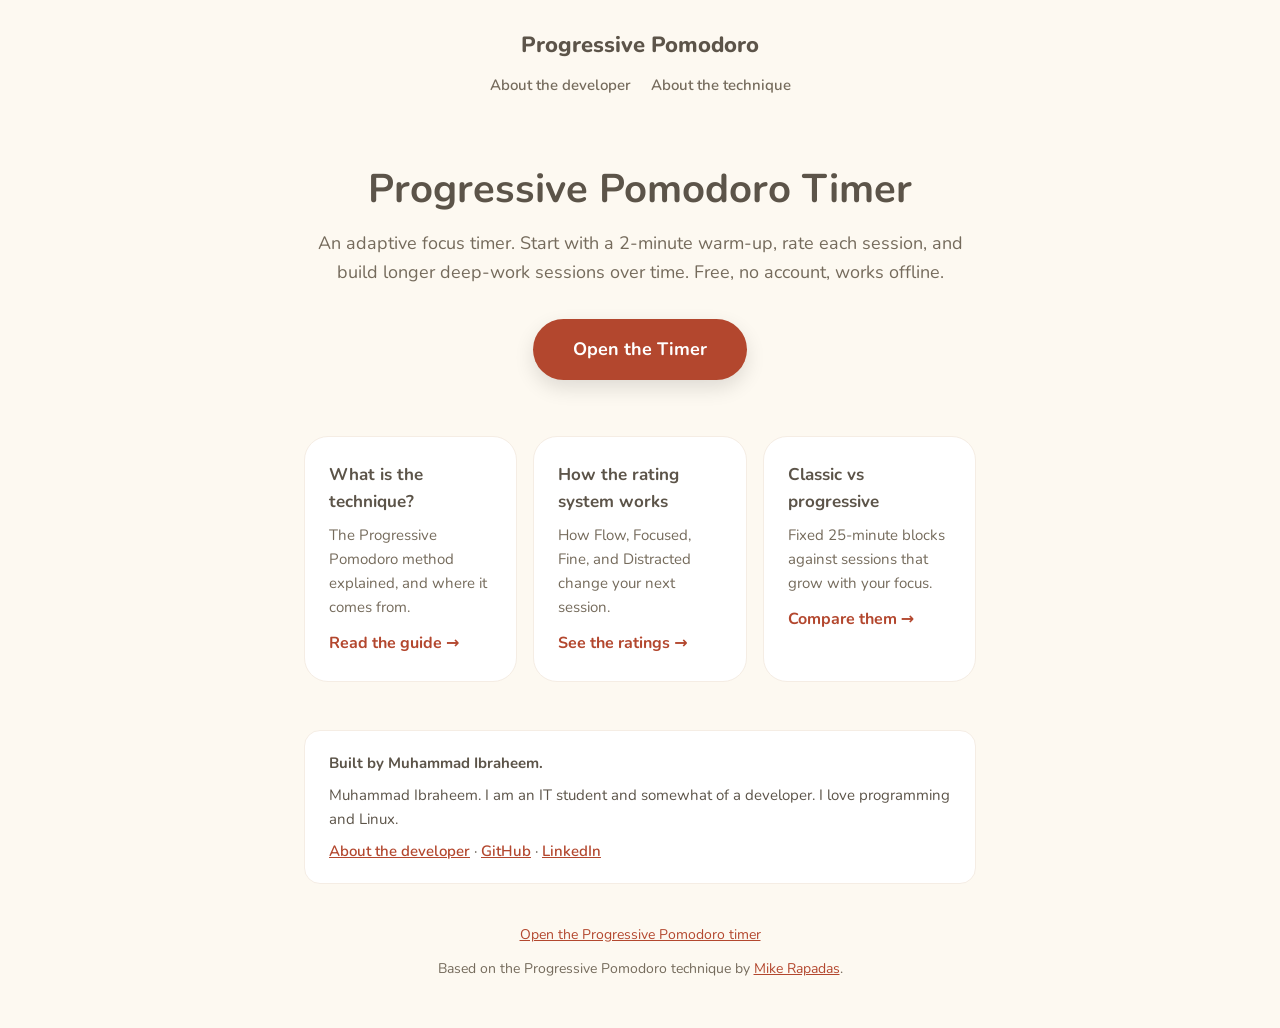
==== index.html @ b0c33231 "Remove conflicting google-site-verification meta tag" ====
<!doctype html>
<html lang="en">
<head>
  <meta charset="utf-8">
  <meta name="viewport" content="width=device-width,initial-scale=1">
  <meta name="theme-color" id="themeColorMeta" content="#F2A2A2">
  <meta name="mobile-web-app-capable" content="yes">
  <meta name="apple-mobile-web-app-capable" content="yes">
  <meta name="apple-mobile-web-app-status-bar-style" content="default">
  <meta name="apple-mobile-web-app-title" content="ProgPomo">
  <link rel="icon" href="images/favicon-32.png" sizes="32x32">
  <link rel="icon" type="image/svg+xml" href="images/logo.svg">
  <link rel="apple-touch-icon" href="images/apple-touch-icon.png">
  <script>
    try {
      if (!localStorage.getItem('pp_landing_seen') &&
          !window.matchMedia('(display-mode: standalone)').matches) {
        location.replace('landing.html');
      }
    } catch (e) {}
  </script>
  <meta name="description" content="Free adaptive focus timer PWA using the Progressive Pomodoro technique. Start with a 2-minute warm-up, rate your focus, and build longer deep-work sessions.">
  <meta property="og:title" content="Progressive Pomodoro">
  <meta property="og:description" content="Adaptive focus timer PWA. Start with 2 min, rate your focus, build deeper work sessions over time.">
  <meta property="og:type" content="website">
  <meta property="og:url" content="https://progpomo.pages.dev/">
  <meta property="og:image" content="https://progpomo.pages.dev/images/og.png">
  <meta property="og:image:width" content="1200">
  <meta property="og:image:height" content="630">
  <meta property="og:image:alt" content="Progressive Pomodoro, a free adaptive focus timer">
  <meta property="og:site_name" content="Progressive Pomodoro">
  <meta property="og:locale" content="en_US">
  <meta name="twitter:card" content="summary_large_image">
  <title>Progressive Pomodoro: Free Adaptive Focus Timer</title>
  <link rel="stylesheet" href="style.css">
  <link rel="manifest" href="manifest.json">
  <link rel="canonical" href="https://progpomo.pages.dev/">
  <link rel="preload" href="fonts/nunito-latin.woff2" as="font" type="font/woff2" crossorigin>
  <link rel="preload" href="icons/Phosphor.woff2" as="font" type="font/woff2" crossorigin>
  <link rel="preload" href="icons/Phosphor-Fill.woff2" as="font" type="font/woff2" crossorigin>
  <link rel="stylesheet" href="fonts/nunito.css">
  <link rel="stylesheet" href="icons/regular.css">
  <link rel="stylesheet" href="icons/fill.css">
  <script type="application/ld+json">
  {
    "@context": "https://schema.org",
    "@type": "WebApplication",
    "name": "Progressive Pomodoro",
    "alternateName": "ProgPomo",
    "url": "https://progpomo.pages.dev/",
    "description": "Adaptive focus timer PWA. Start with 2 min, rate your focus, build deeper work sessions over time.",
    "applicationCategory": "ProductivityApplication",
    "operatingSystem": "Any",
    "browserRequirements": "Requires JavaScript",
    "inLanguage": "en",
    "offers": {
      "@type": "Offer",
      "price": "0",
      "priceCurrency": "USD"
    },
    "featureList": [
      "Adaptive focus timer",
      "Session rating system",
      "Task management",
      "Session history",
      "Binaural beats",
      "Works offline"
    ],
    "sameAs": "https://github.com/Effectforward/Progressive-Pomodoro",
    "license": "https://www.gnu.org/licenses/gpl-3.0.html",
    "author": {
      "@type": "Person",
      "name": "Muhammad Ibraheem",
      "url": "https://progpomo.pages.dev/about.html"
    }
  }
  </script>
  <script type="application/ld+json">
  {
    "@context": "https://schema.org",
    "@type": "Person",
    "name": "Muhammad Ibraheem",
    "description": "IT student and developer. Builds free tools like the Progressive Pomodoro timer.",
    "url": "https://progpomo.pages.dev/about.html",
    "jobTitle": "IT student",
    "sameAs": [
      "https://github.com/Effectforward",
      "https://www.linkedin.com/in/effectforward/"
    ]
  }
  </script>
</head>
<body data-theme="pastel">

  <!-- Onboarding overlay (first visit only) -->
  <div id="onboardingOverlay" class="onboarding-overlay hidden" role="dialog" aria-modal="true" aria-labelledby="onboardingTitle">
    <div class="onboarding-card">
      <div class="onboarding-icon-wrap"><i class="ph-fill ph-timer"></i></div>
      <h2 id="onboardingTitle" class="onboarding-title">Welcome to ProgPomo</h2>
      <p class="onboarding-desc">Start with a 2-minute warm-up. After each session, rate your focus. Your timer adapts, gradually building toward deeper work.</p>
      <div class="onboarding-steps">
        <div class="onboarding-step"><span class="onboarding-step-num">1</span> Start a short session</div>
        <div class="onboarding-step"><span class="onboarding-step-num">2</span> Rate how it went</div>
        <div class="onboarding-step"><span class="onboarding-step-num">3</span> Watch your focus grow</div>
      </div>
      <button id="onboardingDismiss" class="primary-btn onboarding-btn">Got it</button>
    </div>
  </div>

  <header class="site-header">
    <div class="header-inner">
      <div class="logo">
        <h1>Progressive Pomodoro</h1>
      </div>
      <div class="header-actions">
        <div class="beats-split-wrap">
          <button id="beatsToggle" class="beats-split-toggle" title="Toggle binaural beats" aria-label="Toggle binaural beats" aria-pressed="false"><i class="ph ph-headphones"></i></button>
          <button id="beatsChevron" class="beats-split-chevron" title="Beats settings" aria-label="Beats settings" aria-haspopup="true" aria-expanded="false"><i class="ph ph-caret-down"></i></button>
          <div id="beatsPopover" class="beats-popover hidden">
            <div class="beats-popover-header">
              <span class="beats-popover-title">Binaural Beats</span>
              <label class="beats-toggle-switch" title="Toggle binaural beats">
                <input type="checkbox" id="beatsPopoverToggle" role="switch" aria-checked="false" aria-label="Toggle binaural beats">
                <span class="beats-toggle-track"></span>
              </label>
            </div>
            <div class="beats-popover-divider"></div>
            <div class="beats-popover-presets" role="radiogroup" aria-label="Beat presets">
              <button class="beats-popover-item" data-preset="beta" role="radio" aria-checked="false"><i class="ph-fill ph-target"></i><span class="beats-popover-item-text"><span class="beats-popover-item-name">Active Focus</span><span class="beats-popover-item-hz">14 Hz</span></span></button>
              <button class="beats-popover-item" data-preset="alpha" role="radio" aria-checked="false"><i class="ph-fill ph-leaf"></i><span class="beats-popover-item-text"><span class="beats-popover-item-name">Calm Focus</span><span class="beats-popover-item-hz">10 Hz</span></span></button>
              <button class="beats-popover-item" data-preset="theta" role="radio" aria-checked="false"><i class="ph-fill ph-moon"></i><span class="beats-popover-item-text"><span class="beats-popover-item-name">Meditation</span><span class="beats-popover-item-hz">6 Hz</span></span></button>
              <button class="beats-popover-item" data-preset="gamma" role="radio" aria-checked="false"><i class="ph-fill ph-lightning"></i><span class="beats-popover-item-text"><span class="beats-popover-item-name">Peak Focus</span><span class="beats-popover-item-hz">40 Hz</span></span></button>
              <button class="beats-popover-item" data-preset="delta" role="radio" aria-checked="false"><i class="ph-fill ph-moon-stars"></i><span class="beats-popover-item-text"><span class="beats-popover-item-name">Deep Sleep</span><span class="beats-popover-item-hz">2 Hz</span></span></button>
            </div>
            <div class="beats-popover-divider"></div>
            <div class="beats-popover-custom">
              <div class="beats-popover-freq-row">
                <label class="beats-popover-freq-label" for="beatsPopLeftFreq">Left ear</label>
                <input type="number" id="beatsPopLeftFreq" class="beats-popover-freq" min="20" max="2000" step="1" aria-label="Left ear frequency">
                <span class="beats-popover-freq-unit">Hz</span>
              </div>
              <div class="beats-popover-freq-row">
                <label class="beats-popover-freq-label" for="beatsPopRightFreq">Right ear</label>
                <input type="number" id="beatsPopRightFreq" class="beats-popover-freq" min="20" max="2000" step="1" aria-label="Right ear frequency">
                <span class="beats-popover-freq-unit">Hz</span>
              </div>
              <div class="beats-popover-beat-display" aria-live="polite">
                <span id="beatsPopBeatFreq">= 14 Hz</span>
              </div>
            </div>
          </div>
        </div>
        <a href="https://github.com/Effectforward/Progressive-Pomodoro" class="icon-btn" id="githubStarBtn" target="_blank" rel="noopener" aria-label="Star on GitHub"><i class="ph ph-github-logo"></i> <span>GitHub</span></a>
        <button id="settingsBtn" class="icon-btn"><i class="ph ph-gear"></i> <span>Settings</span></button>
      </div>
    </div>
  </header>

  <main id="main">
    <section class="timer-card">
      <div class="mode-tabs">
        <button class="mode-tab active" data-mode="focus">Focus</button>
        <button class="mode-tab" data-mode="break">Break</button>
      </div>

      <div id="timerDisplay" class="timer-display">
        <div class="ring-wrap">
          <svg class="progress-ring" width="240" height="240" viewBox="0 0 120 120" aria-hidden="true">
            <circle class="ring-bg" cx="60" cy="60" r="52" fill="none" stroke-width="6"></circle>
            <circle class="ring" cx="60" cy="60" r="52" fill="none" stroke-width="6" stroke-linecap="round" stroke-dasharray="326.7" stroke-dashoffset="0"></circle>
          </svg>
          <div class="time" id="time" role="timer" aria-live="off" aria-atomic="true">02:00</div>
      <div id="srStatus" class="sr-only" aria-live="polite" aria-atomic="true"></div>
        </div>
        <div class="controls">
          <button id="toggleBtn" class="primary-btn"><i class="ph-fill ph-play"></i> Start</button>
          <button id="resetBtn" class="secondary-btn icon-only" title="Reset current session (R)" aria-label="Reset timer"><i class="ph ph-arrow-counter-clockwise"></i></button>
        </div>
      </div>

      <p class="progression-hint" id="progressionHint">Focus time grows as you rate your sessions</p>

      <div class="rating hidden" id="rating" role="group" aria-label="Rate your focus session">
        <p class="rating-label">However it went, that's a session done.</p>
        <p class="rating-sub">How was your focus? <button type="button" class="rating-help" aria-label="What is this?" aria-expanded="false" aria-controls="ratingHelpTip"><i class="ph ph-question"></i></button></p>
        <div class="rating-buttons">
          <button data-rating="flow" class="rate-flow"><i class="ph-fill ph-fire"></i> Flow</button>
          <button data-rating="focused" class="rate-focused"><i class="ph-fill ph-target"></i> Focused</button>
          <button data-rating="good" class="rate-good"><i class="ph-fill ph-thumbs-up"></i> Fine</button>
          <button data-rating="distracted" class="rate-distracted"><i class="ph-fill ph-cloud-fog"></i> Distracted</button>
        </div>
        <p id="ratingHelpTip" class="rating-help-tip" hidden>Your rating adapts your next session length. Flow stretches it, distraction shortens it.</p>

      </div>

      <div class="duration-picker hidden" id="durationPicker">
        <p class="picker-label">Next session length</p>
        <div class="picker-presets" id="pickerPresets">
          <button type="button" class="preset-chip" data-min="25">25</button>
          <button type="button" class="preset-chip" data-min="45">45</button>
          <button type="button" class="preset-chip" data-min="50">50</button>
          <button type="button" class="preset-chip" data-min="90">90</button>
        </div>
        <div class="picker-controls">
          <button id="pickerMinus" class="picker-adjust" aria-label="Decrease"><i class="ph ph-minus"></i></button>
          <div class="picker-value">
            <label for="pickerMinutes" class="sr-only">Focus minutes</label>
            <input type="number" id="pickerMinutes" class="picker-input" min="1" max="180" step="1" aria-label="Focus minutes">
          </div>
          <button id="pickerPlus" class="picker-adjust" aria-label="Increase"><i class="ph ph-plus"></i></button>
        </div>
        <div class="picker-actions">
          <button id="pickerStartBtn" class="primary-btn"><i class="ph-fill ph-play"></i> Start Focus</button>
          <button id="pickerBreakBtn" class="secondary-btn"><i class="ph-fill ph-coffee"></i> Take Break First</button>
        </div>
      </div>

      <div id="restartBanner" class="restart-banner hidden">
        <p class="restart-banner-label">Last session: <span id="lastSessionDurationDisplay">0</span> min</p>
        <div class="restart-banner-actions">
          <button id="restartBannerRestart" class="secondary-btn">Restart progression</button>
          <button id="restartBannerContinue" class="primary-btn">Continue</button>
        </div>
      </div>
    </section>

    <div class="bottom-grid">
      <section class="tasks-card glass-card" id="tasksCard">
        <div class="card-header">
          <h2><i class="ph ph-check-square-offset"></i> Tasks</h2>
          <span class="card-hint" id="taskCount"></span>
        </div>
        <div class="task-controls">
          <label for="taskInput" class="sr-only">New task</label>
          <input id="taskInput" placeholder="Add a task, press enter" aria-label="New task" maxlength="500" />
          <button id="addTaskBtn" class="icon-only primary-btn" aria-label="Add task"><i class="ph ph-plus"></i></button>
        </div>
        <ul id="taskList" class="task-list"></ul>
      </section>

      <section class="history-card glass-card" id="historyCard">
        <div class="card-header">
          <h2><i class="ph ph-clock-counter-clockwise"></i> History</h2>
        </div>
        <ul id="sessionList" class="session-list"></ul>
      </section>
    </div>
  </main>

  <footer class="site-footer">
    <p>Progressive Pomodoro is an adaptive focus timer. <a href="landing.html">About the technique</a> · <a href="about.html">About the developer</a>.</p>
  </footer>

  <div id="settingsModal" class="modal hidden" aria-hidden="true">
    <div class="modal-content" role="dialog" aria-modal="true" aria-labelledby="settingsTitle">
      <div class="modal-header">
        <h3 id="settingsTitle"><i class="ph ph-gear"></i> Settings</h3>
        <div class="modal-header-actions">
          <button type="button" id="settingsCloseBtn" class="icon-only" aria-label="Close settings"><i class="ph ph-x"></i></button>
        </div>
      </div>
      <form id="settingsForm">
        <div class="settings-body">
          <!-- Sidebar tab bar (visible in sidebar mode) -->
          <nav class="settings-tabs settings-tabs-sidebar" aria-label="Settings sections">
            <button type="button" class="settings-tab-btn active" data-settings-tab="timer"><i class="ph ph-timer"></i> Timer</button>
            <button type="button" class="settings-tab-btn" data-settings-tab="theme"><i class="ph ph-layout"></i> Layout</button>
            <button type="button" class="settings-tab-btn" data-settings-tab="cards"><i class="ph ph-cards"></i> Cards</button>
            <button type="button" class="settings-tab-btn" data-settings-tab="audio"><i class="ph ph-headphones"></i> Audio</button>
            <button type="button" class="settings-tab-btn" data-settings-tab="data"><i class="ph ph-database"></i> Manage</button>
          </nav>

          <!-- Top tab bar (visible in top-tabs mode) -->
          <nav class="settings-tabs settings-tabs-top" aria-label="Settings sections">
            <button type="button" class="settings-tab-btn active" data-settings-tab="timer">Timer</button>
            <button type="button" class="settings-tab-btn" data-settings-tab="theme">Layout</button>
            <button type="button" class="settings-tab-btn" data-settings-tab="cards">Cards</button>
            <button type="button" class="settings-tab-btn" data-settings-tab="audio">Audio</button>
            <button type="button" class="settings-tab-btn" data-settings-tab="data">Manage</button>
          </nav>

          <div class="settings-panels">
            <!-- Timer tab -->
            <div class="settings-panel active" data-settings-panel="timer">
              <label class="field-label">
                Warm-up duration
                <span class="field-row">
                    <input type="number" id="warmupInput" min="1" max="60" step="1">
                    <span class="field-hint">min</span>
                </span>
              </label>
              <label class="field-label">
                Break duration
                <span class="field-row">
                    <input type="number" id="breakInput" min="1" max="30" step="1">
                    <span class="field-hint">min</span>
                </span>
              </label>
              <label class="field-label">
                Auto restart after
                <span class="field-row">
                  <span class="select-wrap">
                    <select id="autoRestartSelect">
                      <option value="0">Off</option>
                      <option value="15">15 min</option>
                      <option value="30">30 min</option>
                      <option value="45">45 min</option>
                      <option value="60">60 min</option>
                      <option value="90">90 min</option>
                      <option value="120">120 min</option>
                      <option value="custom">Custom</option>
                    </select>
                  </span>
                  <input type="number" id="autoRestartCustom" class="field-hint-input" min="1" max="999" step="1" hidden>
                  <span class="field-hint" id="autoRestartHint">of inactivity</span>
                </span>
              </label>
              <fieldset class="settings-fieldset">
                <legend>Timer size</legend>
                <div class="timer-size-grid" id="timerSizeGrid" role="radiogroup" aria-label="Timer size">
                  <button type="button" class="timer-size-btn" data-size="compact" role="radio" aria-checked="false">Compact</button>
                  <button type="button" class="timer-size-btn active" data-size="regular" role="radio" aria-checked="true">Regular</button>
                  <button type="button" class="timer-size-btn" data-size="large" role="radio" aria-checked="false">Large</button>
                  <button type="button" class="timer-size-btn" data-size="xl" role="radio" aria-checked="false">XL</button>
                </div>
              </fieldset>
            </div>

            <!-- Theme tab -->
            <div class="settings-panel" data-settings-panel="theme">
              <fieldset class="settings-fieldset">
                <legend>Theme</legend>
                <div class="theme-picker-grid" id="themePickerGrid">
                  <!-- populated by themes.js -->
                </div>
              </fieldset>
              <fieldset class="settings-fieldset">
                <legend>Settings layout</legend>
                <div class="layout-picker">
                  <button type="button" class="layout-option active" data-layout="sidebar">
                    <i class="ph ph-columns"></i> Sidebar
                  </button>
                  <button type="button" class="layout-option" data-layout="top">
                    <i class="ph ph-rows"></i> Top tabs
                  </button>
                </div>
              </fieldset>
              <fieldset class="settings-fieldset">
                <legend>Card layout</legend>
                <div class="card-setting-row">
                  <label class="toggle-label" title="Place the timer beside Tasks and History on wide screens">
                    <input type="checkbox" id="sideBySideLayout" checked aria-label="Side-by-side layout on desktop">
                    <span class="toggle-track"></span>
                  </label>
                  <span class="card-setting-label"><i class="ph ph-columns"></i> Side-by-side layout</span>
                </div>
              </fieldset>
            </div>

            <!-- Cards tab -->
            <div class="settings-panel" data-settings-panel="cards">
              <fieldset class="settings-fieldset">
                <legend>Visible cards</legend>
                <div class="card-setting-row">
                  <label class="toggle-label" title="Show Tasks card">
                    <input type="checkbox" id="tasksCardVisible" checked aria-label="Show Tasks card">
                    <span class="toggle-track"></span>
                  </label>
                  <span class="card-setting-label"><i class="ph ph-check-square-offset"></i> Tasks</span>
                </div>
                <div class="card-setting-row">
                  <label class="toggle-label" title="Show History card">
                    <input type="checkbox" id="historyCardVisible" checked aria-label="Show History card">
                    <span class="toggle-track"></span>
                  </label>
                  <span class="card-setting-label"><i class="ph ph-clock-counter-clockwise"></i> History</span>
                </div>
                <div class="card-setting-row">
                  <label class="toggle-label" title="Show auto-start beats controls in Settings → Audio">
                    <input type="checkbox" id="showBeatsAutoStart" checked aria-label="Show auto-start beats controls">
                    <span class="toggle-track"></span>
                  </label>
                  <span class="card-setting-label"><i class="ph ph-headphones"></i> Beats auto-start control</span>
                </div>
                <div class="card-setting-row">
                  <label class="toggle-label" title="Show GitHub link in header">
                    <input type="checkbox" id="githubVisible" checked aria-label="Show GitHub link in header">
                    <span class="toggle-track"></span>
                  </label>
                  <span class="card-setting-label"><i class="ph ph-github-logo"></i> GitHub link</span>
                </div>
              </fieldset>
            </div>

            <!-- Audio tab -->
            <div class="settings-panel" data-settings-panel="audio">
              <fieldset class="settings-fieldset">
                <legend>Alarm</legend>
                <div class="field-row">
                  <label class="select-wrap">
                    <select id="alarmSoundSelect" aria-label="Alarm sound">
                      <option value="chord">Soft chord</option>
                      <option value="bell">Gentle bell</option>
                      <option value="knock">Wooden knock</option>
                      <option value="chimes">Wind chimes</option>
                      <option value="marimba">Marimba duet</option>
                    </select>
                  </label>
                  <button type="button" id="alarmPreviewBtn" class="secondary-btn btn-sm" title="Preview alarm sound"><i class="ph ph-play"></i> Play</button>
                </div>
              </fieldset>
              <fieldset class="settings-fieldset">
                <legend>Binaural Beats</legend>
                <div class="card-setting-row">
                  <label class="toggle-label" title="Auto-start binaural beats with focus session">
                    <input type="checkbox" id="beatsAutoStart" aria-label="Auto-start binaural beats">
                    <span class="toggle-track"></span>
                  </label>
                  <span class="card-setting-label">Auto-start with focus session</span>
                </div>
                <label class="field-label">
                  Preset
                  <span class="field-row">
                    <span class="select-wrap">
                      <select id="beatsPresetSelect">
                        <option value="delta">Deep Sleep (Delta, 1-4 Hz)</option>
                        <option value="theta">Meditation (Theta, 4-8 Hz)</option>
                        <option value="alpha">Calm Focus (Alpha, 8-13 Hz)</option>
                        <option value="beta">Active Focus (Beta, 13-30 Hz)</option>
                        <option value="gamma" selected>Peak Focus (Gamma, 30-100 Hz)</option>
                      </select>
                    </span>
                  </span>
                </label>
                <a href="https://www.healthline.com/health/binaural-beats" target="_blank" rel="noopener" class="field-hint-link">What are binaural beats?</a>
                <label class="field-label">
                  Default left ear (carrier)
                  <span class="field-row">
                    <input type="number" id="beatsDefaultLeftFreq" class="field-input" min="20" max="2000" step="1" value="270">
                    <span class="field-hint">Hz</span>
                    <span class="field-hint">200–340 optimal</span>
                  </span>
                </label>
                <label class="field-label">
                  Default right ear
                  <span class="field-row">
                    <input type="number" id="beatsDefaultRightFreq" class="field-input" min="20" max="2000" step="1" value="284">
                    <span class="field-hint">Hz</span>
                    <span class="field-hint">beat = right − left</span>
                  </span>
                </label>
                <label class="field-label">
                  Volume
                  <span class="field-row">
                    <input type="range" id="beatsDefaultVolume" class="settings-slider" min="0" max="100" value="50">
                    <span class="field-hint" id="beatsDefaultVolumeLabel">50%</span>
                  </span>
                </label>
              </fieldset>
            </div>

            <!-- Data tab -->
            <div class="settings-panel" data-settings-panel="data">
              <fieldset class="settings-fieldset">
                <legend>Progression</legend>
                <button type="button" id="restartProgressionBtn" class="text-btn" title="Reset progression to 2 min without clearing history"><i class="ph ph-arrow-clockwise"></i> Restart Progression</button>
                <div class="confirm-panel confirm-panel--restart hidden" id="restartConfirm">
                  <p>Reset to warm-up? Your history stays.</p>
                  <div class="confirm-panel-actions">
                    <button type="button" id="restartConfirmYes" class="secondary-btn btn-sm">Reset</button>
                    <button type="button" id="restartConfirmNo" class="icon-btn btn-sm">Cancel</button>
                  </div>
                </div>
              </fieldset>
              <fieldset class="settings-fieldset">
                <legend>History</legend>
                <button type="button" id="clearHistoryBtn" class="text-btn" title="Delete session history log"><i class="ph ph-trash"></i> Clear History</button>
                <div class="confirm-panel confirm-panel--clear hidden" id="clearConfirm">
                  <p>Clear your session history? Progression stays intact.</p>
                  <div class="confirm-panel-actions">
                    <button type="button" id="clearConfirmYes" class="secondary-btn btn-sm">Clear</button>
                    <button type="button" id="clearConfirmNo" class="icon-btn btn-sm">Cancel</button>
                  </div>
                </div>
              </fieldset>
              <fieldset class="settings-fieldset">
                <legend>Backup</legend>
                <button type="button" id="exportSettingsBtn" class="text-btn" title="Download settings as a JSON file"><i class="ph ph-download-simple"></i> Export Settings</button>
                <button type="button" id="importSettingsBtn" class="text-btn" title="Restore settings from a JSON file"><i class="ph ph-upload-simple"></i> Import Settings</button>
                <label for="importSettingsFile" class="sr-only">Import settings file</label>
                <input type="file" id="importSettingsFile" accept=".json,application/json" hidden>
                <div class="confirm-panel confirm-panel--import hidden" id="importConfirm">
                  <p>Replace your current settings with this file?</p>
                  <div class="confirm-panel-actions">
                    <button type="button" id="importConfirmYes" class="secondary-btn btn-sm">Replace</button>
                    <button type="button" id="importConfirmNo" class="icon-btn btn-sm">Cancel</button>
                  </div>
                </div>
              </fieldset>
            </div>
          </div>
        </div>
        <div class="modal-actions">
          <button type="submit" id="settingsSaveBtn" class="primary-btn"><i class="ph ph-check"></i> Save</button>
        </div>
      </form>
    </div>
  </div>
  <div id="toast" class="toast" role="status" aria-live="polite" hidden></div>
  <script type="module" src="js/app.js"></script>
</body>
</html>
---- style.css ----
@import url('./css/base.css');
@import url('./css/layout.css');
@import url('./css/timer.css');
@import url('./css/beats.css');
@import url('./css/rating.css');
@import url('./css/cards.css');
@import url('./css/settings.css');
@import url('./css/animations.css');
@import url('./css/overlays.css');
@import url('./css/responsive.css');
---- fonts/nunito.css ----
/* Self-hosted Nunito — latin subset, 4 weights. Source: Google Fonts. */
@font-face {
  font-family: "Nunito";
  font-style: normal;
  font-weight: 400;
  font-display: swap;
  src: url("./nunito-latin.woff2") format("woff2");
}
@font-face {
  font-family: "Nunito";
  font-style: normal;
  font-weight: 600;
  font-display: swap;
  src: url("./nunito-latin.woff2") format("woff2");
}
@font-face {
  font-family: "Nunito";
  font-style: normal;
  font-weight: 700;
  font-display: swap;
  src: url("./nunito-latin.woff2") format("woff2");
}
@font-face {
  font-family: "Nunito";
  font-style: normal;
  font-weight: 800;
  font-display: swap;
  src: url("./nunito-latin.woff2") format("woff2");
}
---- icons/regular.css ----
@font-face {
  font-family: "Phosphor";
  src:
    url("./Phosphor.woff2") format("woff2");
  font-weight: normal;
  font-style: normal;
  font-display: block;
}

.ph {
  /* use !important to prevent issues with browser extensions that change fonts */
  font-family: "Phosphor" !important;
  speak: never;
  font-style: normal;
  font-weight: normal;
  font-variant: normal;
  text-transform: none;
  line-height: 1;

  /* Enable Ligatures ================ */
  letter-spacing: 0;
  -webkit-font-feature-settings: "liga";
  -moz-font-feature-settings: "liga=1";
  -moz-font-feature-settings: "liga";
  -ms-font-feature-settings: "liga" 1;
  font-feature-settings: "liga";
  -webkit-font-variant-ligatures: discretionary-ligatures;
  font-variant-ligatures: discretionary-ligatures;

  /* Better Font Rendering =========== */
  -webkit-font-smoothing: antialiased;
  -moz-osx-font-smoothing: grayscale;
}

.ph.ph-acorn:before {
  content: "\eb9a";
}
.ph.ph-address-book:before {
  content: "\e6f8";
}
.ph.ph-address-book-tabs:before {
  content: "\ee4e";
}
.ph.ph-air-traffic-control:before {
  content: "\ecd8";
}
.ph.ph-airplane:before {
  content: "\e002";
}
.ph.ph-airplane-in-flight:before {
  content: "\e4fe";
}
.ph.ph-airplane-landing:before {
  content: "\e502";
}
.ph.ph-airplane-takeoff:before {
  content: "\e504";
}
.ph.ph-airplane-taxiing:before {
  content: "\e500";
}
.ph.ph-airplane-tilt:before {
  content: "\e5d6";
}
.ph.ph-airplay:before {
  content: "\e004";
}
.ph.ph-alarm:before {
  content: "\e006";
}
.ph.ph-alien:before {
  content: "\e8a6";
}
.ph.ph-align-bottom:before {
  content: "\e506";
}
.ph.ph-align-bottom-simple:before {
  content: "\eb0c";
}
.ph.ph-align-center-horizontal:before {
  content: "\e50a";
}
.ph.ph-align-center-horizontal-simple:before {
  content: "\eb0e";
}
.ph.ph-align-center-vertical:before {
  content: "\e50c";
}
.ph.ph-align-center-vertical-simple:before {
  content: "\eb10";
}
.ph.ph-align-left:before {
  content: "\e50e";
}
.ph.ph-align-left-simple:before {
  content: "\eaee";
}
.ph.ph-align-right:before {
  content: "\e510";
}
.ph.ph-align-right-simple:before {
  content: "\eb12";
}
.ph.ph-align-top:before {
  content: "\e512";
}
.ph.ph-align-top-simple:before {
  content: "\eb14";
}
.ph.ph-amazon-logo:before {
  content: "\e96c";
}
.ph.ph-ambulance:before {
  content: "\e572";
}
.ph.ph-anchor:before {
  content: "\e514";
}
.ph.ph-anchor-simple:before {
  content: "\e5d8";
}
.ph.ph-android-logo:before {
  content: "\e008";
}
.ph.ph-angle:before {
  content: "\e7bc";
}
.ph.ph-angular-logo:before {
  content: "\eb80";
}
.ph.ph-aperture:before {
  content: "\e00a";
}
.ph.ph-app-store-logo:before {
  content: "\e974";
}
.ph.ph-app-window:before {
  content: "\e5da";
}
.ph.ph-apple-logo:before {
  content: "\e516";
}
.ph.ph-apple-podcasts-logo:before {
  content: "\eb96";
}
.ph.ph-approximate-equals:before {
  content: "\edaa";
}
.ph.ph-archive:before {
  content: "\e00c";
}
.ph.ph-armchair:before {
  content: "\e012";
}
.ph.ph-arrow-arc-left:before {
  content: "\e014";
}
.ph.ph-arrow-arc-right:before {
  content: "\e016";
}
.ph.ph-arrow-bend-double-up-left:before {
  content: "\e03a";
}
.ph.ph-arrow-bend-double-up-right:before {
  content: "\e03c";
}
.ph.ph-arrow-bend-down-left:before {
  content: "\e018";
}
.ph.ph-arrow-bend-down-right:before {
  content: "\e01a";
}
.ph.ph-arrow-bend-left-down:before {
  content: "\e01c";
}
.ph.ph-arrow-bend-left-up:before {
  content: "\e01e";
}
.ph.ph-arrow-bend-right-down:before {
  content: "\e020";
}
.ph.ph-arrow-bend-right-up:before {
  content: "\e022";
}
.ph.ph-arrow-bend-up-left:before {
  content: "\e024";
}
.ph.ph-arrow-bend-up-right:before {
  content: "\e026";
}
.ph.ph-arrow-circle-down:before {
  content: "\e028";
}
.ph.ph-arrow-circle-down-left:before {
  content: "\e02a";
}
.ph.ph-arrow-circle-down-right:before {
  content: "\e02c";
}
.ph.ph-arrow-circle-left:before {
  content: "\e05a";
}
.ph.ph-arrow-circle-right:before {
  content: "\e02e";
}
.ph.ph-arrow-circle-up:before {
  content: "\e030";
}
.ph.ph-arrow-circle-up-left:before {
  content: "\e032";
}
.ph.ph-arrow-circle-up-right:before {
  content: "\e034";
}
.ph.ph-arrow-clockwise:before {
  content: "\e036";
}
.ph.ph-arrow-counter-clockwise:before {
  content: "\e038";
}
.ph.ph-arrow-down:before {
  content: "\e03e";
}
.ph.ph-arrow-down-left:before {
  content: "\e040";
}
.ph.ph-arrow-down-right:before {
  content: "\e042";
}
.ph.ph-arrow-elbow-down-left:before {
  content: "\e044";
}
.ph.ph-arrow-elbow-down-right:before {
  content: "\e046";
}
.ph.ph-arrow-elbow-left:before {
  content: "\e048";
}
.ph.ph-arrow-elbow-left-down:before {
  content: "\e04a";
}
.ph.ph-arrow-elbow-left-up:before {
  content: "\e04c";
}
.ph.ph-arrow-elbow-right:before {
  content: "\e04e";
}
.ph.ph-arrow-elbow-right-down:before {
  content: "\e050";
}
.ph.ph-arrow-elbow-right-up:before {
  content: "\e052";
}
.ph.ph-arrow-elbow-up-left:before {
  content: "\e054";
}
.ph.ph-arrow-elbow-up-right:before {
  content: "\e056";
}
.ph.ph-arrow-fat-down:before {
  content: "\e518";
}
.ph.ph-arrow-fat-left:before {
  content: "\e51a";
}
.ph.ph-arrow-fat-line-down:before {
  content: "\e51c";
}
.ph.ph-arrow-fat-line-left:before {
  content: "\e51e";
}
.ph.ph-arrow-fat-line-right:before {
  content: "\e520";
}
.ph.ph-arrow-fat-line-up:before {
  content: "\e522";
}
.ph.ph-arrow-fat-lines-down:before {
  content: "\e524";
}
.ph.ph-arrow-fat-lines-left:before {
  content: "\e526";
}
.ph.ph-arrow-fat-lines-right:before {
  content: "\e528";
}
.ph.ph-arrow-fat-lines-up:before {
  content: "\e52a";
}
.ph.ph-arrow-fat-right:before {
  content: "\e52c";
}
.ph.ph-arrow-fat-up:before {
  content: "\e52e";
}
.ph.ph-arrow-left:before {
  content: "\e058";
}
.ph.ph-arrow-line-down:before {
  content: "\e05c";
}
.ph.ph-arrow-line-down-left:before {
  content: "\e05e";
}
.ph.ph-arrow-line-down-right:before {
  content: "\e060";
}
.ph.ph-arrow-line-left:before {
  content: "\e062";
}
.ph.ph-arrow-line-right:before {
  content: "\e064";
}
.ph.ph-arrow-line-up:before {
  content: "\e066";
}
.ph.ph-arrow-line-up-left:before {
  content: "\e068";
}
.ph.ph-arrow-line-up-right:before {
  content: "\e06a";
}
.ph.ph-arrow-right:before {
  content: "\e06c";
}
.ph.ph-arrow-square-down:before {
  content: "\e06e";
}
.ph.ph-arrow-square-down-left:before {
  content: "\e070";
}
.ph.ph-arrow-square-down-right:before {
  content: "\e072";
}
.ph.ph-arrow-square-in:before {
  content: "\e5dc";
}
.ph.ph-arrow-square-left:before {
  content: "\e074";
}
.ph.ph-arrow-square-out:before {
  content: "\e5de";
}
.ph.ph-arrow-square-right:before {
  content: "\e076";
}
.ph.ph-arrow-square-up:before {
  content: "\e078";
}
.ph.ph-arrow-square-up-left:before {
  content: "\e07a";
}
.ph.ph-arrow-square-up-right:before {
  content: "\e07c";
}
.ph.ph-arrow-u-down-left:before {
  content: "\e07e";
}
.ph.ph-arrow-u-down-right:before {
  content: "\e080";
}
.ph.ph-arrow-u-left-down:before {
  content: "\e082";
}
.ph.ph-arrow-u-left-up:before {
  content: "\e084";
}
.ph.ph-arrow-u-right-down:before {
  content: "\e086";
}
.ph.ph-arrow-u-right-up:before {
  content: "\e088";
}
.ph.ph-arrow-u-up-left:before {
  content: "\e08a";
}
.ph.ph-arrow-u-up-right:before {
  content: "\e08c";
}
.ph.ph-arrow-up:before {
  content: "\e08e";
}
.ph.ph-arrow-up-left:before {
  content: "\e090";
}
.ph.ph-arrow-up-right:before {
  content: "\e092";
}
.ph.ph-arrows-clockwise:before {
  content: "\e094";
}
.ph.ph-arrows-counter-clockwise:before {
  content: "\e096";
}
.ph.ph-arrows-down-up:before {
  content: "\e098";
}
.ph.ph-arrows-horizontal:before {
  content: "\eb06";
}
.ph.ph-arrows-in:before {
  content: "\e09a";
}
.ph.ph-arrows-in-cardinal:before {
  content: "\e09c";
}
.ph.ph-arrows-in-line-horizontal:before {
  content: "\e530";
}
.ph.ph-arrows-in-line-vertical:before {
  content: "\e532";
}
.ph.ph-arrows-in-simple:before {
  content: "\e09e";
}
.ph.ph-arrows-left-right:before {
  content: "\e0a0";
}
.ph.ph-arrows-merge:before {
  content: "\ed3e";
}
.ph.ph-arrows-out:before {
  content: "\e0a2";
}
.ph.ph-arrows-out-cardinal:before {
  content: "\e0a4";
}
.ph.ph-arrows-out-line-horizontal:before {
  content: "\e534";
}
.ph.ph-arrows-out-line-vertical:before {
  content: "\e536";
}
.ph.ph-arrows-out-simple:before {
  content: "\e0a6";
}
.ph.ph-arrows-split:before {
  content: "\ed3c";
}
.ph.ph-arrows-vertical:before {
  content: "\eb04";
}
.ph.ph-article:before {
  content: "\e0a8";
}
.ph.ph-article-medium:before {
  content: "\e5e0";
}
.ph.ph-article-ny-times:before {
  content: "\e5e2";
}
.ph.ph-asclepius:before {
  content: "\ee34";
}
.ph.ph-caduceus:before {
  content: "\ee34";
}
.ph.ph-asterisk:before {
  content: "\e0aa";
}
.ph.ph-asterisk-simple:before {
  content: "\e832";
}
.ph.ph-at:before {
  content: "\e0ac";
}
.ph.ph-atom:before {
  content: "\e5e4";
}
.ph.ph-avocado:before {
  content: "\ee04";
}
.ph.ph-axe:before {
  content: "\e9fc";
}
.ph.ph-baby:before {
  content: "\e774";
}
.ph.ph-baby-carriage:before {
  content: "\e818";
}
.ph.ph-backpack:before {
  content: "\e922";
}
.ph.ph-backspace:before {
  content: "\e0ae";
}
.ph.ph-bag:before {
  content: "\e0b0";
}
.ph.ph-bag-simple:before {
  content: "\e5e6";
}
.ph.ph-balloon:before {
  content: "\e76c";
}
.ph.ph-bandaids:before {
  content: "\e0b2";
}
.ph.ph-bank:before {
  content: "\e0b4";
}
.ph.ph-barbell:before {
  content: "\e0b6";
}
.ph.ph-barcode:before {
  content: "\e0b8";
}
.ph.ph-barn:before {
  content: "\ec72";
}
.ph.ph-barricade:before {
  content: "\e948";
}
.ph.ph-baseball:before {
  content: "\e71a";
}
.ph.ph-baseball-cap:before {
  content: "\ea28";
}
.ph.ph-baseball-helmet:before {
  content: "\ee4a";
}
.ph.ph-basket:before {
  content: "\e964";
}
.ph.ph-basketball:before {
  content: "\e724";
}
.ph.ph-bathtub:before {
  content: "\e81e";
}
.ph.ph-battery-charging:before {
  content: "\e0ba";
}
.ph.ph-battery-charging-vertical:before {
  content: "\e0bc";
}
.ph.ph-battery-empty:before {
  content: "\e0be";
}
.ph.ph-battery-full:before {
  content: "\e0c0";
}
.ph.ph-battery-high:before {
  content: "\e0c2";
}
.ph.ph-battery-low:before {
  content: "\e0c4";
}
.ph.ph-battery-medium:before {
  content: "\e0c6";
}
.ph.ph-battery-plus:before {
  content: "\e808";
}
.ph.ph-battery-plus-vertical:before {
  content: "\ec50";
}
.ph.ph-battery-vertical-empty:before {
  content: "\e7c6";
}
.ph.ph-battery-vertical-full:before {
  content: "\e7c4";
}
.ph.ph-battery-vertical-high:before {
  content: "\e7c2";
}
.ph.ph-battery-vertical-low:before {
  content: "\e7be";
}
.ph.ph-battery-vertical-medium:before {
  content: "\e7c0";
}
.ph.ph-battery-warning:before {
  content: "\e0c8";
}
.ph.ph-battery-warning-vertical:before {
  content: "\e0ca";
}
.ph.ph-beach-ball:before {
  content: "\ed24";
}
.ph.ph-beanie:before {
  content: "\ea2a";
}
.ph.ph-bed:before {
  content: "\e0cc";
}
.ph.ph-beer-bottle:before {
  content: "\e7b0";
}
.ph.ph-beer-stein:before {
  content: "\eb62";
}
.ph.ph-behance-logo:before {
  content: "\e7f4";
}
.ph.ph-bell:before {
  content: "\e0ce";
}
.ph.ph-bell-ringing:before {
  content: "\e5e8";
}
.ph.ph-bell-simple:before {
  content: "\e0d0";
}
.ph.ph-bell-simple-ringing:before {
  content: "\e5ea";
}
.ph.ph-bell-simple-slash:before {
  content: "\e0d2";
}
.ph.ph-bell-simple-z:before {
  content: "\e5ec";
}
.ph.ph-bell-slash:before {
  content: "\e0d4";
}
.ph.ph-bell-z:before {
  content: "\e5ee";
}
.ph.ph-belt:before {
  content: "\ea2c";
}
.ph.ph-bezier-curve:before {
  content: "\eb00";
}
.ph.ph-bicycle:before {
  content: "\e0d6";
}
.ph.ph-binary:before {
  content: "\ee60";
}
.ph.ph-binoculars:before {
  content: "\ea64";
}
.ph.ph-biohazard:before {
  content: "\e9e0";
}
.ph.ph-bird:before {
  content: "\e72c";
}
.ph.ph-blueprint:before {
  content: "\eda0";
}
.ph.ph-bluetooth:before {
  content: "\e0da";
}
.ph.ph-bluetooth-connected:before {
  content: "\e0dc";
}
.ph.ph-bluetooth-slash:before {
  content: "\e0de";
}
.ph.ph-bluetooth-x:before {
  content: "\e0e0";
}
.ph.ph-boat:before {
  content: "\e786";
}
.ph.ph-bomb:before {
  content: "\ee0a";
}
.ph.ph-bone:before {
  content: "\e7f2";
}
.ph.ph-book:before {
  content: "\e0e2";
}
.ph.ph-book-bookmark:before {
  content: "\e0e4";
}
.ph.ph-book-open:before {
  content: "\e0e6";
}
.ph.ph-book-open-text:before {
  content: "\e8f2";
}
.ph.ph-book-open-user:before {
  content: "\ede0";
}
.ph.ph-bookmark:before {
  content: "\e0e8";
}
.ph.ph-bookmark-simple:before {
  content: "\e0ea";
}
.ph.ph-bookmarks:before {
  content: "\e0ec";
}
.ph.ph-bookmarks-simple:before {
  content: "\e5f0";
}
.ph.ph-books:before {
  content: "\e758";
}
.ph.ph-boot:before {
  content: "\ecca";
}
.ph.ph-boules:before {
  content: "\e722";
}
.ph.ph-bounding-box:before {
  content: "\e6ce";
}
.ph.ph-bowl-food:before {
  content: "\eaa4";
}
.ph.ph-bowl-steam:before {
  content: "\e8e4";
}
.ph.ph-bowling-ball:before {
  content: "\ea34";
}
.ph.ph-box-arrow-down:before {
  content: "\e00e";
}
.ph.ph-archive-box:before {
  content: "\e00e";
}
.ph.ph-box-arrow-up:before {
  content: "\ee54";
}
.ph.ph-boxing-glove:before {
  content: "\ea36";
}
.ph.ph-brackets-angle:before {
  content: "\e862";
}
.ph.ph-brackets-curly:before {
  content: "\e860";
}
.ph.ph-brackets-round:before {
  content: "\e864";
}
.ph.ph-brackets-square:before {
  content: "\e85e";
}
.ph.ph-brain:before {
  content: "\e74e";
}
.ph.ph-brandy:before {
  content: "\e6b4";
}
.ph.ph-bread:before {
  content: "\e81c";
}
.ph.ph-bridge:before {
  content: "\ea68";
}
.ph.ph-briefcase:before {
  content: "\e0ee";
}
.ph.ph-briefcase-metal:before {
  content: "\e5f2";
}
.ph.ph-broadcast:before {
  content: "\e0f2";
}
.ph.ph-broom:before {
  content: "\ec54";
}
.ph.ph-browser:before {
  content: "\e0f4";
}
.ph.ph-browsers:before {
  content: "\e0f6";
}
.ph.ph-bug:before {
  content: "\e5f4";
}
.ph.ph-bug-beetle:before {
  content: "\e5f6";
}
.ph.ph-bug-droid:before {
  content: "\e5f8";
}
.ph.ph-building:before {
  content: "\e100";
}
.ph.ph-building-apartment:before {
  content: "\e0fe";
}
.ph.ph-building-office:before {
  content: "\e0ff";
}
.ph.ph-buildings:before {
  content: "\e102";
}
.ph.ph-bulldozer:before {
  content: "\ec6c";
}
.ph.ph-bus:before {
  content: "\e106";
}
.ph.ph-butterfly:before {
  content: "\ea6e";
}
.ph.ph-cable-car:before {
  content: "\e49c";
}
.ph.ph-cactus:before {
  content: "\e918";
}
.ph.ph-cake:before {
  content: "\e780";
}
.ph.ph-calculator:before {
  content: "\e538";
}
.ph.ph-calendar:before {
  content: "\e108";
}
.ph.ph-calendar-blank:before {
  content: "\e10a";
}
.ph.ph-calendar-check:before {
  content: "\e712";
}
.ph.ph-calendar-dot:before {
  content: "\e7b2";
}
.ph.ph-calendar-dots:before {
  content: "\e7b4";
}
.ph.ph-calendar-heart:before {
  content: "\e8b0";
}
.ph.ph-calendar-minus:before {
  content: "\ea14";
}
.ph.ph-calendar-plus:before {
  content: "\e714";
}
.ph.ph-calendar-slash:before {
  content: "\ea12";
}
.ph.ph-calendar-star:before {
  content: "\e8b2";
}
.ph.ph-calendar-x:before {
  content: "\e10c";
}
.ph.ph-call-bell:before {
  content: "\e7de";
}
.ph.ph-camera:before {
  content: "\e10e";
}
.ph.ph-camera-plus:before {
  content: "\ec58";
}
.ph.ph-camera-rotate:before {
  content: "\e7a4";
}
.ph.ph-camera-slash:before {
  content: "\e110";
}
.ph.ph-campfire:before {
  content: "\e9d8";
}
.ph.ph-car:before {
  content: "\e112";
}
.ph.ph-car-battery:before {
  content: "\ee30";
}
.ph.ph-car-profile:before {
  content: "\e8cc";
}
.ph.ph-car-simple:before {
  content: "\e114";
}
.ph.ph-cardholder:before {
  content: "\e5fa";
}
.ph.ph-cards:before {
  content: "\e0f8";
}
.ph.ph-cards-three:before {
  content: "\ee50";
}
.ph.ph-caret-circle-double-down:before {
  content: "\e116";
}
.ph.ph-caret-circle-double-left:before {
  content: "\e118";
}
.ph.ph-caret-circle-double-right:before {
  content: "\e11a";
}
.ph.ph-caret-circle-double-up:before {
  content: "\e11c";
}
.ph.ph-caret-circle-down:before {
  content: "\e11e";
}
.ph.ph-caret-circle-left:before {
  content: "\e120";
}
.ph.ph-caret-circle-right:before {
  content: "\e122";
}
.ph.ph-caret-circle-up:before {
  content: "\e124";
}
.ph.ph-caret-circle-up-down:before {
  content: "\e13e";
}
.ph.ph-caret-double-down:before {
  content: "\e126";
}
.ph.ph-caret-double-left:before {
  content: "\e128";
}
.ph.ph-caret-double-right:before {
  content: "\e12a";
}
.ph.ph-caret-double-up:before {
  content: "\e12c";
}
.ph.ph-caret-down:before {
  content: "\e136";
}
.ph.ph-caret-left:before {
  content: "\e138";
}
.ph.ph-caret-line-down:before {
  content: "\e134";
}
.ph.ph-caret-line-left:before {
  content: "\e132";
}
.ph.ph-caret-line-right:before {
  content: "\e130";
}
.ph.ph-caret-line-up:before {
  content: "\e12e";
}
.ph.ph-caret-right:before {
  content: "\e13a";
}
.ph.ph-caret-up:before {
  content: "\e13c";
}
.ph.ph-caret-up-down:before {
  content: "\e140";
}
.ph.ph-carrot:before {
  content: "\ed38";
}
.ph.ph-cash-register:before {
  content: "\ed80";
}
.ph.ph-cassette-tape:before {
  content: "\ed2e";
}
.ph.ph-castle-turret:before {
  content: "\e9d0";
}
.ph.ph-cat:before {
  content: "\e748";
}
.ph.ph-cell-signal-full:before {
  content: "\e142";
}
.ph.ph-cell-signal-high:before {
  content: "\e144";
}
.ph.ph-cell-signal-low:before {
  content: "\e146";
}
.ph.ph-cell-signal-medium:before {
  content: "\e148";
}
.ph.ph-cell-signal-none:before {
  content: "\e14a";
}
.ph.ph-cell-signal-slash:before {
  content: "\e14c";
}
.ph.ph-cell-signal-x:before {
  content: "\e14e";
}
.ph.ph-cell-tower:before {
  content: "\ebaa";
}
.ph.ph-certificate:before {
  content: "\e766";
}
.ph.ph-chair:before {
  content: "\e950";
}
.ph.ph-chalkboard:before {
  content: "\e5fc";
}
.ph.ph-chalkboard-simple:before {
  content: "\e5fe";
}
.ph.ph-chalkboard-teacher:before {
  content: "\e600";
}
.ph.ph-champagne:before {
  content: "\eaca";
}
.ph.ph-charging-station:before {
  content: "\e8d0";
}
.ph.ph-chart-bar:before {
  content: "\e150";
}
.ph.ph-chart-bar-horizontal:before {
  content: "\e152";
}
.ph.ph-chart-donut:before {
  content: "\eaa6";
}
.ph.ph-chart-line:before {
  content: "\e154";
}
.ph.ph-chart-line-down:before {
  content: "\e8b6";
}
.ph.ph-chart-line-up:before {
  content: "\e156";
}
.ph.ph-chart-pie:before {
  content: "\e158";
}
.ph.ph-chart-pie-slice:before {
  content: "\e15a";
}
.ph.ph-chart-polar:before {
  content: "\eaa8";
}
.ph.ph-chart-scatter:before {
  content: "\eaac";
}
.ph.ph-chat:before {
  content: "\e15c";
}
.ph.ph-chat-centered:before {
  content: "\e160";
}
.ph.ph-chat-centered-dots:before {
  content: "\e164";
}
.ph.ph-chat-centered-slash:before {
  content: "\e162";
}
.ph.ph-chat-centered-text:before {
  content: "\e166";
}
.ph.ph-chat-circle:before {
  content: "\e168";
}
.ph.ph-chat-circle-dots:before {
  content: "\e16c";
}
.ph.ph-chat-circle-slash:before {
  content: "\e16a";
}
.ph.ph-chat-circle-text:before {
  content: "\e16e";
}
.ph.ph-chat-dots:before {
  content: "\e170";
}
.ph.ph-chat-slash:before {
  content: "\e15e";
}
.ph.ph-chat-teardrop:before {
  content: "\e172";
}
.ph.ph-chat-teardrop-dots:before {
  content: "\e176";
}
.ph.ph-chat-teardrop-slash:before {
  content: "\e174";
}
.ph.ph-chat-teardrop-text:before {
  content: "\e178";
}
.ph.ph-chat-text:before {
  content: "\e17a";
}
.ph.ph-chats:before {
  content: "\e17c";
}
.ph.ph-chats-circle:before {
  content: "\e17e";
}
.ph.ph-chats-teardrop:before {
  content: "\e180";
}
.ph.ph-check:before {
  content: "\e182";
}
.ph.ph-check-circle:before {
  content: "\e184";
}
.ph.ph-check-fat:before {
  content: "\eba6";
}
.ph.ph-check-square:before {
  content: "\e186";
}
.ph.ph-check-square-offset:before {
  content: "\e188";
}
.ph.ph-checkerboard:before {
  content: "\e8c4";
}
.ph.ph-checks:before {
  content: "\e53a";
}
.ph.ph-cheers:before {
  content: "\ea4a";
}
.ph.ph-cheese:before {
  content: "\e9fe";
}
.ph.ph-chef-hat:before {
  content: "\ed8e";
}
.ph.ph-cherries:before {
  content: "\e830";
}
.ph.ph-church:before {
  content: "\ecea";
}
.ph.ph-cigarette:before {
  content: "\ed90";
}
.ph.ph-cigarette-slash:before {
  content: "\ed92";
}
.ph.ph-circle:before {
  content: "\e18a";
}
.ph.ph-circle-dashed:before {
  content: "\e602";
}
.ph.ph-circle-half:before {
  content: "\e18c";
}
.ph.ph-circle-half-tilt:before {
  content: "\e18e";
}
.ph.ph-circle-notch:before {
  content: "\eb44";
}
.ph.ph-circles-four:before {
  content: "\e190";
}
.ph.ph-circles-three:before {
  content: "\e192";
}
.ph.ph-circles-three-plus:before {
  content: "\e194";
}
.ph.ph-circuitry:before {
  content: "\e9c2";
}
.ph.ph-city:before {
  content: "\ea6a";
}
.ph.ph-clipboard:before {
  content: "\e196";
}
.ph.ph-clipboard-text:before {
  content: "\e198";
}
.ph.ph-clock:before {
  content: "\e19a";
}
.ph.ph-clock-afternoon:before {
  content: "\e19c";
}
.ph.ph-clock-clockwise:before {
  content: "\e19e";
}
.ph.ph-clock-countdown:before {
  content: "\ed2c";
}
.ph.ph-clock-counter-clockwise:before {
  content: "\e1a0";
}
.ph.ph-clock-user:before {
  content: "\edec";
}
.ph.ph-closed-captioning:before {
  content: "\e1a4";
}
.ph.ph-cloud:before {
  content: "\e1aa";
}
.ph.ph-cloud-arrow-down:before {
  content: "\e1ac";
}
.ph.ph-cloud-arrow-up:before {
  content: "\e1ae";
}
.ph.ph-cloud-check:before {
  content: "\e1b0";
}
.ph.ph-cloud-fog:before {
  content: "\e53c";
}
.ph.ph-cloud-lightning:before {
  content: "\e1b2";
}
.ph.ph-cloud-moon:before {
  content: "\e53e";
}
.ph.ph-cloud-rain:before {
  content: "\e1b4";
}
.ph.ph-cloud-slash:before {
  content: "\e1b6";
}
.ph.ph-cloud-snow:before {
  content: "\e1b8";
}
.ph.ph-cloud-sun:before {
  content: "\e540";
}
.ph.ph-cloud-warning:before {
  content: "\ea98";
}
.ph.ph-cloud-x:before {
  content: "\ea96";
}
.ph.ph-clover:before {
  content: "\edc8";
}
.ph.ph-club:before {
  content: "\e1ba";
}
.ph.ph-coat-hanger:before {
  content: "\e7fe";
}
.ph.ph-coda-logo:before {
  content: "\e7ce";
}
.ph.ph-code:before {
  content: "\e1bc";
}
.ph.ph-code-block:before {
  content: "\eafe";
}
.ph.ph-code-simple:before {
  content: "\e1be";
}
.ph.ph-codepen-logo:before {
  content: "\e978";
}
.ph.ph-codesandbox-logo:before {
  content: "\ea06";
}
.ph.ph-coffee:before {
  content: "\e1c2";
}
.ph.ph-coffee-bean:before {
  content: "\e1c0";
}
.ph.ph-coin:before {
  content: "\e60e";
}
.ph.ph-coin-vertical:before {
  content: "\eb48";
}
.ph.ph-coins:before {
  content: "\e78e";
}
.ph.ph-columns:before {
  content: "\e546";
}
.ph.ph-columns-plus-left:before {
  content: "\e544";
}
.ph.ph-columns-plus-right:before {
  content: "\e542";
}
.ph.ph-command:before {
  content: "\e1c4";
}
.ph.ph-compass:before {
  content: "\e1c8";
}
.ph.ph-compass-rose:before {
  content: "\e1c6";
}
.ph.ph-compass-tool:before {
  content: "\ea0e";
}
.ph.ph-computer-tower:before {
  content: "\e548";
}
.ph.ph-confetti:before {
  content: "\e81a";
}
.ph.ph-contactless-payment:before {
  content: "\ed42";
}
.ph.ph-control:before {
  content: "\eca6";
}
.ph.ph-cookie:before {
  content: "\e6ca";
}
.ph.ph-cooking-pot:before {
  content: "\e764";
}
.ph.ph-copy:before {
  content: "\e1ca";
}
.ph.ph-copy-simple:before {
  content: "\e1cc";
}
.ph.ph-copyleft:before {
  content: "\e86a";
}
.ph.ph-copyright:before {
  content: "\e54a";
}
.ph.ph-corners-in:before {
  content: "\e1ce";
}
.ph.ph-corners-out:before {
  content: "\e1d0";
}
.ph.ph-couch:before {
  content: "\e7f6";
}
.ph.ph-court-basketball:before {
  content: "\ee36";
}
.ph.ph-cow:before {
  content: "\eabe";
}
.ph.ph-cowboy-hat:before {
  content: "\ed12";
}
.ph.ph-cpu:before {
  content: "\e610";
}
.ph.ph-crane:before {
  content: "\ed48";
}
.ph.ph-crane-tower:before {
  content: "\ed49";
}
.ph.ph-credit-card:before {
  content: "\e1d2";
}
.ph.ph-cricket:before {
  content: "\ee12";
}
.ph.ph-crop:before {
  content: "\e1d4";
}
.ph.ph-cross:before {
  content: "\e8a0";
}
.ph.ph-crosshair:before {
  content: "\e1d6";
}
.ph.ph-crosshair-simple:before {
  content: "\e1d8";
}
.ph.ph-crown:before {
  content: "\e614";
}
.ph.ph-crown-cross:before {
  content: "\ee5e";
}
.ph.ph-crown-simple:before {
  content: "\e616";
}
.ph.ph-cube:before {
  content: "\e1da";
}
.ph.ph-cube-focus:before {
  content: "\ed0a";
}
.ph.ph-cube-transparent:before {
  content: "\ec7c";
}
.ph.ph-currency-btc:before {
  content: "\e618";
}
.ph.ph-currency-circle-dollar:before {
  content: "\e54c";
}
.ph.ph-currency-cny:before {
  content: "\e54e";
}
.ph.ph-currency-dollar:before {
  content: "\e550";
}
.ph.ph-currency-dollar-simple:before {
  content: "\e552";
}
.ph.ph-currency-eth:before {
  content: "\eada";
}
.ph.ph-currency-eur:before {
  content: "\e554";
}
.ph.ph-currency-gbp:before {
  content: "\e556";
}
.ph.ph-currency-inr:before {
  content: "\e558";
}
.ph.ph-currency-jpy:before {
  content: "\e55a";
}
.ph.ph-currency-krw:before {
  content: "\e55c";
}
.ph.ph-currency-kzt:before {
  content: "\ec4c";
}
.ph.ph-currency-ngn:before {
  content: "\eb52";
}
.ph.ph-currency-rub:before {
  content: "\e55e";
}
.ph.ph-cursor:before {
  content: "\e1dc";
}
.ph.ph-cursor-click:before {
  content: "\e7c8";
}
.ph.ph-cursor-text:before {
  content: "\e7d8";
}
.ph.ph-cylinder:before {
  content: "\e8fc";
}
.ph.ph-database:before {
  content: "\e1de";
}
.ph.ph-desk:before {
  content: "\ed16";
}
.ph.ph-desktop:before {
  content: "\e560";
}
.ph.ph-desktop-tower:before {
  content: "\e562";
}
.ph.ph-detective:before {
  content: "\e83e";
}
.ph.ph-dev-to-logo:before {
  content: "\ed0e";
}
.ph.ph-device-mobile:before {
  content: "\e1e0";
}
.ph.ph-device-mobile-camera:before {
  content: "\e1e2";
}
.ph.ph-device-mobile-slash:before {
  content: "\ee46";
}
.ph.ph-device-mobile-speaker:before {
  content: "\e1e4";
}
.ph.ph-device-rotate:before {
  content: "\edf2";
}
.ph.ph-device-tablet:before {
  content: "\e1e6";
}
.ph.ph-device-tablet-camera:before {
  content: "\e1e8";
}
.ph.ph-device-tablet-speaker:before {
  content: "\e1ea";
}
.ph.ph-devices:before {
  content: "\eba4";
}
.ph.ph-diamond:before {
  content: "\e1ec";
}
.ph.ph-diamonds-four:before {
  content: "\e8f4";
}
.ph.ph-dice-five:before {
  content: "\e1ee";
}
.ph.ph-dice-four:before {
  content: "\e1f0";
}
.ph.ph-dice-one:before {
  content: "\e1f2";
}
.ph.ph-dice-six:before {
  content: "\e1f4";
}
.ph.ph-dice-three:before {
  content: "\e1f6";
}
.ph.ph-dice-two:before {
  content: "\e1f8";
}
.ph.ph-disc:before {
  content: "\e564";
}
.ph.ph-disco-ball:before {
  content: "\ed98";
}
.ph.ph-discord-logo:before {
  content: "\e61a";
}
.ph.ph-divide:before {
  content: "\e1fa";
}
.ph.ph-dna:before {
  content: "\e924";
}
.ph.ph-dog:before {
  content: "\e74a";
}
.ph.ph-door:before {
  content: "\e61c";
}
.ph.ph-door-open:before {
  content: "\e7e6";
}
.ph.ph-dot:before {
  content: "\ecde";
}
.ph.ph-dot-outline:before {
  content: "\ece0";
}
.ph.ph-dots-nine:before {
  content: "\e1fc";
}
.ph.ph-dots-six:before {
  content: "\e794";
}
.ph.ph-dots-six-vertical:before {
  content: "\eae2";
}
.ph.ph-dots-three:before {
  content: "\e1fe";
}
.ph.ph-dots-three-circle:before {
  content: "\e200";
}
.ph.ph-dots-three-circle-vertical:before {
  content: "\e202";
}
.ph.ph-dots-three-outline:before {
  content: "\e204";
}
.ph.ph-dots-three-outline-vertical:before {
  content: "\e206";
}
.ph.ph-dots-three-vertical:before {
  content: "\e208";
}
.ph.ph-download:before {
  content: "\e20a";
}
.ph.ph-download-simple:before {
  content: "\e20c";
}
.ph.ph-dress:before {
  content: "\ea7e";
}
.ph.ph-dresser:before {
  content: "\e94e";
}
.ph.ph-dribbble-logo:before {
  content: "\e20e";
}
.ph.ph-drone:before {
  content: "\ed74";
}
.ph.ph-drop:before {
  content: "\e210";
}
.ph.ph-drop-half:before {
  content: "\e566";
}
.ph.ph-drop-half-bottom:before {
  content: "\eb40";
}
.ph.ph-drop-simple:before {
  content: "\ee32";
}
.ph.ph-drop-slash:before {
  content: "\e954";
}
.ph.ph-dropbox-logo:before {
  content: "\e7d0";
}
.ph.ph-ear:before {
  content: "\e70c";
}
.ph.ph-ear-slash:before {
  content: "\e70e";
}
.ph.ph-egg:before {
  content: "\e812";
}
.ph.ph-egg-crack:before {
  content: "\eb64";
}
.ph.ph-eject:before {
  content: "\e212";
}
.ph.ph-eject-simple:before {
  content: "\e6ae";
}
.ph.ph-elevator:before {
  content: "\ecc0";
}
.ph.ph-empty:before {
  content: "\edbc";
}
.ph.ph-engine:before {
  content: "\ea80";
}
.ph.ph-envelope:before {
  content: "\e214";
}
.ph.ph-envelope-open:before {
  content: "\e216";
}
.ph.ph-envelope-simple:before {
  content: "\e218";
}
.ph.ph-envelope-simple-open:before {
  content: "\e21a";
}
.ph.ph-equalizer:before {
  content: "\ebbc";
}
.ph.ph-equals:before {
  content: "\e21c";
}
.ph.ph-eraser:before {
  content: "\e21e";
}
.ph.ph-escalator-down:before {
  content: "\ecba";
}
.ph.ph-escalator-up:before {
  content: "\ecbc";
}
.ph.ph-exam:before {
  content: "\e742";
}
.ph.ph-exclamation-mark:before {
  content: "\ee44";
}
.ph.ph-exclude:before {
  content: "\e882";
}
.ph.ph-exclude-square:before {
  content: "\e880";
}
.ph.ph-export:before {
  content: "\eaf0";
}
.ph.ph-eye:before {
  content: "\e220";
}
.ph.ph-eye-closed:before {
  content: "\e222";
}
.ph.ph-eye-slash:before {
  content: "\e224";
}
.ph.ph-eyedropper:before {
  content: "\e568";
}
.ph.ph-eyedropper-sample:before {
  content: "\eac4";
}
.ph.ph-eyeglasses:before {
  content: "\e7ba";
}
.ph.ph-eyes:before {
  content: "\ee5c";
}
.ph.ph-face-mask:before {
  content: "\e56a";
}
.ph.ph-facebook-logo:before {
  content: "\e226";
}
.ph.ph-factory:before {
  content: "\e760";
}
.ph.ph-faders:before {
  content: "\e228";
}
.ph.ph-faders-horizontal:before {
  content: "\e22a";
}
.ph.ph-fallout-shelter:before {
  content: "\e9de";
}
.ph.ph-fan:before {
  content: "\e9f2";
}
.ph.ph-farm:before {
  content: "\ec70";
}
.ph.ph-fast-forward:before {
  content: "\e6a6";
}
.ph.ph-fast-forward-circle:before {
  content: "\e22c";
}
.ph.ph-feather:before {
  content: "\e9c0";
}
.ph.ph-fediverse-logo:before {
  content: "\ed66";
}
.ph.ph-figma-logo:before {
  content: "\e22e";
}
.ph.ph-file:before {
  content: "\e230";
}
.ph.ph-file-archive:before {
  content: "\eb2a";
}
.ph.ph-file-arrow-down:before {
  content: "\e232";
}
.ph.ph-file-arrow-up:before {
  content: "\e61e";
}
.ph.ph-file-audio:before {
  content: "\ea20";
}
.ph.ph-file-c:before {
  content: "\eb32";
}
.ph.ph-file-c-sharp:before {
  content: "\eb30";
}
.ph.ph-file-cloud:before {
  content: "\e95e";
}
.ph.ph-file-code:before {
  content: "\e914";
}
.ph.ph-file-cpp:before {
  content: "\eb2e";
}
.ph.ph-file-css:before {
  content: "\eb34";
}
.ph.ph-file-csv:before {
  content: "\eb1c";
}
.ph.ph-file-dashed:before {
  content: "\e704";
}
.ph.ph-file-dotted:before {
  content: "\e704";
}
.ph.ph-file-doc:before {
  content: "\eb1e";
}
.ph.ph-file-html:before {
  content: "\eb38";
}
.ph.ph-file-image:before {
  content: "\ea24";
}
.ph.ph-file-ini:before {
  content: "\eb33";
}
.ph.ph-file-jpg:before {
  content: "\eb1a";
}
.ph.ph-file-js:before {
  content: "\eb24";
}
.ph.ph-file-jsx:before {
  content: "\eb3a";
}
.ph.ph-file-lock:before {
  content: "\e95c";
}
.ph.ph-file-magnifying-glass:before {
  content: "\e238";
}
.ph.ph-file-search:before {
  content: "\e238";
}
.ph.ph-file-md:before {
  content: "\ed50";
}
.ph.ph-file-minus:before {
  content: "\e234";
}
.ph.ph-file-pdf:before {
  content: "\e702";
}
.ph.ph-file-plus:before {
  content: "\e236";
}
.ph.ph-file-png:before {
  content: "\eb18";
}
.ph.ph-file-ppt:before {
  content: "\eb20";
}
.ph.ph-file-py:before {
  content: "\eb2c";
}
.ph.ph-file-rs:before {
  content: "\eb28";
}
.ph.ph-file-sql:before {
  content: "\ed4e";
}
.ph.ph-file-svg:before {
  content: "\ed08";
}
.ph.ph-file-text:before {
  content: "\e23a";
}
.ph.ph-file-ts:before {
  content: "\eb26";
}
.ph.ph-file-tsx:before {
  content: "\eb3c";
}
.ph.ph-file-txt:before {
  content: "\eb35";
}
.ph.ph-file-video:before {
  content: "\ea22";
}
.ph.ph-file-vue:before {
  content: "\eb3e";
}
.ph.ph-file-x:before {
  content: "\e23c";
}
.ph.ph-file-xls:before {
  content: "\eb22";
}
.ph.ph-file-zip:before {
  content: "\e958";
}
.ph.ph-files:before {
  content: "\e710";
}
.ph.ph-film-reel:before {
  content: "\e8c0";
}
.ph.ph-film-script:before {
  content: "\eb50";
}
.ph.ph-film-slate:before {
  content: "\e8c2";
}
.ph.ph-film-strip:before {
  content: "\e792";
}
.ph.ph-fingerprint:before {
  content: "\e23e";
}
.ph.ph-fingerprint-simple:before {
  content: "\e240";
}
.ph.ph-finn-the-human:before {
  content: "\e56c";
}
.ph.ph-fire:before {
  content: "\e242";
}
.ph.ph-fire-extinguisher:before {
  content: "\e9e8";
}
.ph.ph-fire-simple:before {
  content: "\e620";
}
.ph.ph-fire-truck:before {
  content: "\e574";
}
.ph.ph-first-aid:before {
  content: "\e56e";
}
.ph.ph-first-aid-kit:before {
  content: "\e570";
}
.ph.ph-fish:before {
  content: "\e728";
}
.ph.ph-fish-simple:before {
  content: "\e72a";
}
.ph.ph-flag:before {
  content: "\e244";
}
.ph.ph-flag-banner:before {
  content: "\e622";
}
.ph.ph-flag-banner-fold:before {
  content: "\ecf2";
}
.ph.ph-flag-checkered:before {
  content: "\ea38";
}
.ph.ph-flag-pennant:before {
  content: "\ecf0";
}
.ph.ph-flame:before {
  content: "\e624";
}
.ph.ph-flashlight:before {
  content: "\e246";
}
.ph.ph-flask:before {
  content: "\e79e";
}
.ph.ph-flip-horizontal:before {
  content: "\ed6a";
}
.ph.ph-flip-vertical:before {
  content: "\ed6c";
}
.ph.ph-floppy-disk:before {
  content: "\e248";
}
.ph.ph-floppy-disk-back:before {
  content: "\eaf4";
}
.ph.ph-flow-arrow:before {
  content: "\e6ec";
}
.ph.ph-flower:before {
  content: "\e75e";
}
.ph.ph-flower-lotus:before {
  content: "\e6cc";
}
.ph.ph-flower-tulip:before {
  content: "\eacc";
}
.ph.ph-flying-saucer:before {
  content: "\eb4a";
}
.ph.ph-folder:before {
  content: "\e24a";
}
.ph.ph-folder-notch:before {
  content: "\e24a";
}
.ph.ph-folder-dashed:before {
  content: "\e8f8";
}
.ph.ph-folder-dotted:before {
  content: "\e8f8";
}
.ph.ph-folder-lock:before {
  content: "\ea3c";
}
.ph.ph-folder-minus:before {
  content: "\e254";
}
.ph.ph-folder-notch-minus:before {
  content: "\e254";
}
.ph.ph-folder-open:before {
  content: "\e256";
}
.ph.ph-folder-notch-open:before {
  content: "\e256";
}
.ph.ph-folder-plus:before {
  content: "\e258";
}
.ph.ph-folder-notch-plus:before {
  content: "\e258";
}
.ph.ph-folder-simple:before {
  content: "\e25a";
}
.ph.ph-folder-simple-dashed:before {
  content: "\ec2a";
}
.ph.ph-folder-simple-dotted:before {
  content: "\ec2a";
}
.ph.ph-folder-simple-lock:before {
  content: "\eb5e";
}
.ph.ph-folder-simple-minus:before {
  content: "\e25c";
}
.ph.ph-folder-simple-plus:before {
  content: "\e25e";
}
.ph.ph-folder-simple-star:before {
  content: "\ec2e";
}
.ph.ph-folder-simple-user:before {
  content: "\eb60";
}
.ph.ph-folder-star:before {
  content: "\ea86";
}
.ph.ph-folder-user:before {
  content: "\eb46";
}
.ph.ph-folders:before {
  content: "\e260";
}
.ph.ph-football:before {
  content: "\e718";
}
.ph.ph-football-helmet:before {
  content: "\ee4c";
}
.ph.ph-footprints:before {
  content: "\ea88";
}
.ph.ph-fork-knife:before {
  content: "\e262";
}
.ph.ph-four-k:before {
  content: "\ea5c";
}
.ph.ph-frame-corners:before {
  content: "\e626";
}
.ph.ph-framer-logo:before {
  content: "\e264";
}
.ph.ph-function:before {
  content: "\ebe4";
}
.ph.ph-funnel:before {
  content: "\e266";
}
.ph.ph-funnel-simple:before {
  content: "\e268";
}
.ph.ph-funnel-simple-x:before {
  content: "\e26a";
}
.ph.ph-funnel-x:before {
  content: "\e26c";
}
.ph.ph-game-controller:before {
  content: "\e26e";
}
.ph.ph-garage:before {
  content: "\ecd6";
}
.ph.ph-gas-can:before {
  content: "\e8ce";
}
.ph.ph-gas-pump:before {
  content: "\e768";
}
.ph.ph-gauge:before {
  content: "\e628";
}
.ph.ph-gavel:before {
  content: "\ea32";
}
.ph.ph-gear:before {
  content: "\e270";
}
.ph.ph-gear-fine:before {
  content: "\e87c";
}
.ph.ph-gear-six:before {
  content: "\e272";
}
.ph.ph-gender-female:before {
  content: "\e6e0";
}
.ph.ph-gender-intersex:before {
  content: "\e6e6";
}
.ph.ph-gender-male:before {
  content: "\e6e2";
}
.ph.ph-gender-neuter:before {
  content: "\e6ea";
}
.ph.ph-gender-nonbinary:before {
  content: "\e6e4";
}
.ph.ph-gender-transgender:before {
  content: "\e6e8";
}
.ph.ph-ghost:before {
  content: "\e62a";
}
.ph.ph-gif:before {
  content: "\e274";
}
.ph.ph-gift:before {
  content: "\e276";
}
.ph.ph-git-branch:before {
  content: "\e278";
}
.ph.ph-git-commit:before {
  content: "\e27a";
}
.ph.ph-git-diff:before {
  content: "\e27c";
}
.ph.ph-git-fork:before {
  content: "\e27e";
}
.ph.ph-git-merge:before {
  content: "\e280";
}
.ph.ph-git-pull-request:before {
  content: "\e282";
}
.ph.ph-github-logo:before {
  content: "\e576";
}
.ph.ph-gitlab-logo:before {
  content: "\e694";
}
.ph.ph-gitlab-logo-simple:before {
  content: "\e696";
}
.ph.ph-globe:before {
  content: "\e288";
}
.ph.ph-globe-hemisphere-east:before {
  content: "\e28a";
}
.ph.ph-globe-hemisphere-west:before {
  content: "\e28c";
}
.ph.ph-globe-simple:before {
  content: "\e28e";
}
.ph.ph-globe-simple-x:before {
  content: "\e284";
}
.ph.ph-globe-stand:before {
  content: "\e290";
}
.ph.ph-globe-x:before {
  content: "\e286";
}
.ph.ph-goggles:before {
  content: "\ecb4";
}
.ph.ph-golf:before {
  content: "\ea3e";
}
.ph.ph-goodreads-logo:before {
  content: "\ed10";
}
.ph.ph-google-cardboard-logo:before {
  content: "\e7b6";
}
.ph.ph-google-chrome-logo:before {
  content: "\e976";
}
.ph.ph-google-drive-logo:before {
  content: "\e8f6";
}
.ph.ph-google-logo:before {
  content: "\e292";
}
.ph.ph-google-photos-logo:before {
  content: "\eb92";
}
.ph.ph-google-play-logo:before {
  content: "\e294";
}
.ph.ph-google-podcasts-logo:before {
  content: "\eb94";
}
.ph.ph-gps:before {
  content: "\edd8";
}
.ph.ph-gps-fix:before {
  content: "\edd6";
}
.ph.ph-gps-slash:before {
  content: "\edd4";
}
.ph.ph-gradient:before {
  content: "\eb42";
}
.ph.ph-graduation-cap:before {
  content: "\e62c";
}
.ph.ph-grains:before {
  content: "\ec68";
}
.ph.ph-grains-slash:before {
  content: "\ec6a";
}
.ph.ph-graph:before {
  content: "\eb58";
}
.ph.ph-graphics-card:before {
  content: "\e612";
}
.ph.ph-greater-than:before {
  content: "\edc4";
}
.ph.ph-greater-than-or-equal:before {
  content: "\eda2";
}
.ph.ph-grid-four:before {
  content: "\e296";
}
.ph.ph-grid-nine:before {
  content: "\ec8c";
}
.ph.ph-guitar:before {
  content: "\ea8a";
}
.ph.ph-hair-dryer:before {
  content: "\ea66";
}
.ph.ph-hamburger:before {
  content: "\e790";
}
.ph.ph-hammer:before {
  content: "\e80e";
}
.ph.ph-hand:before {
  content: "\e298";
}
.ph.ph-hand-arrow-down:before {
  content: "\ea4e";
}
.ph.ph-hand-arrow-up:before {
  content: "\ee5a";
}
.ph.ph-hand-coins:before {
  content: "\ea8c";
}
.ph.ph-hand-deposit:before {
  content: "\ee82";
}
.ph.ph-hand-eye:before {
  content: "\ea4c";
}
.ph.ph-hand-fist:before {
  content: "\e57a";
}
.ph.ph-hand-grabbing:before {
  content: "\e57c";
}
.ph.ph-hand-heart:before {
  content: "\e810";
}
.ph.ph-hand-palm:before {
  content: "\e57e";
}
.ph.ph-hand-peace:before {
  content: "\e7cc";
}
.ph.ph-hand-pointing:before {
  content: "\e29a";
}
.ph.ph-hand-soap:before {
  content: "\e630";
}
.ph.ph-hand-swipe-left:before {
  content: "\ec94";
}
.ph.ph-hand-swipe-right:before {
  content: "\ec92";
}
.ph.ph-hand-tap:before {
  content: "\ec90";
}
.ph.ph-hand-waving:before {
  content: "\e580";
}
.ph.ph-hand-withdraw:before {
  content: "\ee80";
}
.ph.ph-handbag:before {
  content: "\e29c";
}
.ph.ph-handbag-simple:before {
  content: "\e62e";
}
.ph.ph-hands-clapping:before {
  content: "\e6a0";
}
.ph.ph-hands-praying:before {
  content: "\ecc8";
}
.ph.ph-handshake:before {
  content: "\e582";
}
.ph.ph-hard-drive:before {
  content: "\e29e";
}
.ph.ph-hard-drives:before {
  content: "\e2a0";
}
.ph.ph-hard-hat:before {
  content: "\ed46";
}
.ph.ph-hash:before {
  content: "\e2a2";
}
.ph.ph-hash-straight:before {
  content: "\e2a4";
}
.ph.ph-head-circuit:before {
  content: "\e7d4";
}
.ph.ph-headlights:before {
  content: "\e6fe";
}
.ph.ph-headphones:before {
  content: "\e2a6";
}
.ph.ph-headset:before {
  content: "\e584";
}
.ph.ph-heart:before {
  content: "\e2a8";
}
.ph.ph-heart-break:before {
  content: "\ebe8";
}
.ph.ph-heart-half:before {
  content: "\ec48";
}
.ph.ph-heart-straight:before {
  content: "\e2aa";
}
.ph.ph-heart-straight-break:before {
  content: "\eb98";
}
.ph.ph-heartbeat:before {
  content: "\e2ac";
}
.ph.ph-hexagon:before {
  content: "\e2ae";
}
.ph.ph-high-definition:before {
  content: "\ea8e";
}
.ph.ph-high-heel:before {
  content: "\e8e8";
}
.ph.ph-highlighter:before {
  content: "\ec76";
}
.ph.ph-highlighter-circle:before {
  content: "\e632";
}
.ph.ph-hockey:before {
  content: "\ec86";
}
.ph.ph-hoodie:before {
  content: "\ecd0";
}
.ph.ph-horse:before {
  content: "\e2b0";
}
.ph.ph-hospital:before {
  content: "\e844";
}
.ph.ph-hourglass:before {
  content: "\e2b2";
}
.ph.ph-hourglass-high:before {
  content: "\e2b4";
}
.ph.ph-hourglass-low:before {
  content: "\e2b6";
}
.ph.ph-hourglass-medium:before {
  content: "\e2b8";
}
.ph.ph-hourglass-simple:before {
  content: "\e2ba";
}
.ph.ph-hourglass-simple-high:before {
  content: "\e2bc";
}
.ph.ph-hourglass-simple-low:before {
  content: "\e2be";
}
.ph.ph-hourglass-simple-medium:before {
  content: "\e2c0";
}
.ph.ph-house:before {
  content: "\e2c2";
}
.ph.ph-house-line:before {
  content: "\e2c4";
}
.ph.ph-house-simple:before {
  content: "\e2c6";
}
.ph.ph-hurricane:before {
  content: "\e88e";
}
.ph.ph-ice-cream:before {
  content: "\e804";
}
.ph.ph-identification-badge:before {
  content: "\e6f6";
}
.ph.ph-identification-card:before {
  content: "\e2c8";
}
.ph.ph-image:before {
  content: "\e2ca";
}
.ph.ph-image-broken:before {
  content: "\e7a8";
}
.ph.ph-image-square:before {
  content: "\e2cc";
}
.ph.ph-images:before {
  content: "\e836";
}
.ph.ph-images-square:before {
  content: "\e834";
}
.ph.ph-infinity:before {
  content: "\e634";
}
.ph.ph-lemniscate:before {
  content: "\e634";
}
.ph.ph-info:before {
  content: "\e2ce";
}
.ph.ph-instagram-logo:before {
  content: "\e2d0";
}
.ph.ph-intersect:before {
  content: "\e2d2";
}
.ph.ph-intersect-square:before {
  content: "\e87a";
}
.ph.ph-intersect-three:before {
  content: "\ecc4";
}
.ph.ph-intersection:before {
  content: "\edba";
}
.ph.ph-invoice:before {
  content: "\ee42";
}
.ph.ph-island:before {
  content: "\ee06";
}
.ph.ph-jar:before {
  content: "\e7e0";
}
.ph.ph-jar-label:before {
  content: "\e7e1";
}
.ph.ph-jeep:before {
  content: "\e2d4";
}
.ph.ph-joystick:before {
  content: "\ea5e";
}
.ph.ph-kanban:before {
  content: "\eb54";
}
.ph.ph-key:before {
  content: "\e2d6";
}
.ph.ph-key-return:before {
  content: "\e782";
}
.ph.ph-keyboard:before {
  content: "\e2d8";
}
.ph.ph-keyhole:before {
  content: "\ea78";
}
.ph.ph-knife:before {
  content: "\e636";
}
.ph.ph-ladder:before {
  content: "\e9e4";
}
.ph.ph-ladder-simple:before {
  content: "\ec26";
}
.ph.ph-lamp:before {
  content: "\e638";
}
.ph.ph-lamp-pendant:before {
  content: "\ee2e";
}
.ph.ph-laptop:before {
  content: "\e586";
}
.ph.ph-lasso:before {
  content: "\edc6";
}
.ph.ph-lastfm-logo:before {
  content: "\e842";
}
.ph.ph-layout:before {
  content: "\e6d6";
}
.ph.ph-leaf:before {
  content: "\e2da";
}
.ph.ph-lectern:before {
  content: "\e95a";
}
.ph.ph-lego:before {
  content: "\e8c6";
}
.ph.ph-lego-smiley:before {
  content: "\e8c7";
}
.ph.ph-less-than:before {
  content: "\edac";
}
.ph.ph-less-than-or-equal:before {
  content: "\eda4";
}
.ph.ph-letter-circle-h:before {
  content: "\ebf8";
}
.ph.ph-letter-circle-p:before {
  content: "\ec08";
}
.ph.ph-letter-circle-v:before {
  content: "\ec14";
}
.ph.ph-lifebuoy:before {
  content: "\e63a";
}
.ph.ph-lightbulb:before {
  content: "\e2dc";
}
.ph.ph-lightbulb-filament:before {
  content: "\e63c";
}
.ph.ph-lighthouse:before {
  content: "\e9f6";
}
.ph.ph-lightning:before {
  content: "\e2de";
}
.ph.ph-lightning-a:before {
  content: "\ea84";
}
.ph.ph-lightning-slash:before {
  content: "\e2e0";
}
.ph.ph-line-segment:before {
  content: "\e6d2";
}
.ph.ph-line-segments:before {
  content: "\e6d4";
}
.ph.ph-line-vertical:before {
  content: "\ed70";
}
.ph.ph-link:before {
  content: "\e2e2";
}
.ph.ph-link-break:before {
  content: "\e2e4";
}
.ph.ph-link-simple:before {
  content: "\e2e6";
}
.ph.ph-link-simple-break:before {
  content: "\e2e8";
}
.ph.ph-link-simple-horizontal:before {
  content: "\e2ea";
}
.ph.ph-link-simple-horizontal-break:before {
  content: "\e2ec";
}
.ph.ph-linkedin-logo:before {
  content: "\e2ee";
}
.ph.ph-linktree-logo:before {
  content: "\edee";
}
.ph.ph-linux-logo:before {
  content: "\eb02";
}
.ph.ph-list:before {
  content: "\e2f0";
}
.ph.ph-list-bullets:before {
  content: "\e2f2";
}
.ph.ph-list-checks:before {
  content: "\eadc";
}
.ph.ph-list-dashes:before {
  content: "\e2f4";
}
.ph.ph-list-heart:before {
  content: "\ebde";
}
.ph.ph-list-magnifying-glass:before {
  content: "\ebe0";
}
.ph.ph-list-numbers:before {
  content: "\e2f6";
}
.ph.ph-list-plus:before {
  content: "\e2f8";
}
.ph.ph-list-star:before {
  content: "\ebdc";
}
.ph.ph-lock:before {
  content: "\e2fa";
}
.ph.ph-lock-key:before {
  content: "\e2fe";
}
.ph.ph-lock-key-open:before {
  content: "\e300";
}
.ph.ph-lock-laminated:before {
  content: "\e302";
}
.ph.ph-lock-laminated-open:before {
  content: "\e304";
}
.ph.ph-lock-open:before {
  content: "\e306";
}
.ph.ph-lock-simple:before {
  content: "\e308";
}
.ph.ph-lock-simple-open:before {
  content: "\e30a";
}
.ph.ph-lockers:before {
  content: "\ecb8";
}
.ph.ph-log:before {
  content: "\ed82";
}
.ph.ph-magic-wand:before {
  content: "\e6b6";
}
.ph.ph-magnet:before {
  content: "\e680";
}
.ph.ph-magnet-straight:before {
  content: "\e682";
}
.ph.ph-magnifying-glass:before {
  content: "\e30c";
}
.ph.ph-magnifying-glass-minus:before {
  content: "\e30e";
}
.ph.ph-magnifying-glass-plus:before {
  content: "\e310";
}
.ph.ph-mailbox:before {
  content: "\ec1e";
}
.ph.ph-map-pin:before {
  content: "\e316";
}
.ph.ph-map-pin-area:before {
  content: "\ee3a";
}
.ph.ph-map-pin-line:before {
  content: "\e318";
}
.ph.ph-map-pin-plus:before {
  content: "\e314";
}
.ph.ph-map-pin-simple:before {
  content: "\ee3e";
}
.ph.ph-map-pin-simple-area:before {
  content: "\ee3c";
}
.ph.ph-map-pin-simple-line:before {
  content: "\ee38";
}
.ph.ph-map-trifold:before {
  content: "\e31a";
}
.ph.ph-markdown-logo:before {
  content: "\e508";
}
.ph.ph-marker-circle:before {
  content: "\e640";
}
.ph.ph-martini:before {
  content: "\e31c";
}
.ph.ph-mask-happy:before {
  content: "\e9f4";
}
.ph.ph-mask-sad:before {
  content: "\eb9e";
}
.ph.ph-mastodon-logo:before {
  content: "\ed68";
}
.ph.ph-math-operations:before {
  content: "\e31e";
}
.ph.ph-matrix-logo:before {
  content: "\ed64";
}
.ph.ph-medal:before {
  content: "\e320";
}
.ph.ph-medal-military:before {
  content: "\ecfc";
}
.ph.ph-medium-logo:before {
  content: "\e322";
}
.ph.ph-megaphone:before {
  content: "\e324";
}
.ph.ph-megaphone-simple:before {
  content: "\e642";
}
.ph.ph-member-of:before {
  content: "\edc2";
}
.ph.ph-memory:before {
  content: "\e9c4";
}
.ph.ph-messenger-logo:before {
  content: "\e6d8";
}
.ph.ph-meta-logo:before {
  content: "\ed02";
}
.ph.ph-meteor:before {
  content: "\e9ba";
}
.ph.ph-metronome:before {
  content: "\ec8e";
}
.ph.ph-microphone:before {
  content: "\e326";
}
.ph.ph-microphone-slash:before {
  content: "\e328";
}
.ph.ph-microphone-stage:before {
  content: "\e75c";
}
.ph.ph-microscope:before {
  content: "\ec7a";
}
.ph.ph-microsoft-excel-logo:before {
  content: "\eb6c";
}
.ph.ph-microsoft-outlook-logo:before {
  content: "\eb70";
}
.ph.ph-microsoft-powerpoint-logo:before {
  content: "\eace";
}
.ph.ph-microsoft-teams-logo:before {
  content: "\eb66";
}
.ph.ph-microsoft-word-logo:before {
  content: "\eb6a";
}
.ph.ph-minus:before {
  content: "\e32a";
}
.ph.ph-minus-circle:before {
  content: "\e32c";
}
.ph.ph-minus-square:before {
  content: "\ed4c";
}
.ph.ph-money:before {
  content: "\e588";
}
.ph.ph-money-wavy:before {
  content: "\ee68";
}
.ph.ph-monitor:before {
  content: "\e32e";
}
.ph.ph-monitor-arrow-up:before {
  content: "\e58a";
}
.ph.ph-monitor-play:before {
  content: "\e58c";
}
.ph.ph-moon:before {
  content: "\e330";
}
.ph.ph-moon-stars:before {
  content: "\e58e";
}
.ph.ph-moped:before {
  content: "\e824";
}
.ph.ph-moped-front:before {
  content: "\e822";
}
.ph.ph-mosque:before {
  content: "\ecee";
}
.ph.ph-motorcycle:before {
  content: "\e80a";
}
.ph.ph-mountains:before {
  content: "\e7ae";
}
.ph.ph-mouse:before {
  content: "\e33a";
}
.ph.ph-mouse-left-click:before {
  content: "\e334";
}
.ph.ph-mouse-middle-click:before {
  content: "\e338";
}
.ph.ph-mouse-right-click:before {
  content: "\e336";
}
.ph.ph-mouse-scroll:before {
  content: "\e332";
}
.ph.ph-mouse-simple:before {
  content: "\e644";
}
.ph.ph-music-note:before {
  content: "\e33c";
}
.ph.ph-music-note-simple:before {
  content: "\e33e";
}
.ph.ph-music-notes:before {
  content: "\e340";
}
.ph.ph-music-notes-minus:before {
  content: "\ee0c";
}
.ph.ph-music-notes-plus:before {
  content: "\eb7c";
}
.ph.ph-music-notes-simple:before {
  content: "\e342";
}
.ph.ph-navigation-arrow:before {
  content: "\eade";
}
.ph.ph-needle:before {
  content: "\e82e";
}
.ph.ph-network:before {
  content: "\edde";
}
.ph.ph-network-slash:before {
  content: "\eddc";
}
.ph.ph-network-x:before {
  content: "\edda";
}
.ph.ph-newspaper:before {
  content: "\e344";
}
.ph.ph-newspaper-clipping:before {
  content: "\e346";
}
.ph.ph-not-equals:before {
  content: "\eda6";
}
.ph.ph-not-member-of:before {
  content: "\edae";
}
.ph.ph-not-subset-of:before {
  content: "\edb0";
}
.ph.ph-not-superset-of:before {
  content: "\edb2";
}
.ph.ph-notches:before {
  content: "\ed3a";
}
.ph.ph-note:before {
  content: "\e348";
}
.ph.ph-note-blank:before {
  content: "\e34a";
}
.ph.ph-note-pencil:before {
  content: "\e34c";
}
.ph.ph-notebook:before {
  content: "\e34e";
}
.ph.ph-notepad:before {
  content: "\e63e";
}
.ph.ph-notification:before {
  content: "\e6fa";
}
.ph.ph-notion-logo:before {
  content: "\e9a0";
}
.ph.ph-nuclear-plant:before {
  content: "\ed7c";
}
.ph.ph-number-circle-eight:before {
  content: "\e352";
}
.ph.ph-number-circle-five:before {
  content: "\e358";
}
.ph.ph-number-circle-four:before {
  content: "\e35e";
}
.ph.ph-number-circle-nine:before {
  content: "\e364";
}
.ph.ph-number-circle-one:before {
  content: "\e36a";
}
.ph.ph-number-circle-seven:before {
  content: "\e370";
}
.ph.ph-number-circle-six:before {
  content: "\e376";
}
.ph.ph-number-circle-three:before {
  content: "\e37c";
}
.ph.ph-number-circle-two:before {
  content: "\e382";
}
.ph.ph-number-circle-zero:before {
  content: "\e388";
}
.ph.ph-number-eight:before {
  content: "\e350";
}
.ph.ph-number-five:before {
  content: "\e356";
}
.ph.ph-number-four:before {
  content: "\e35c";
}
.ph.ph-number-nine:before {
  content: "\e362";
}
.ph.ph-number-one:before {
  content: "\e368";
}
.ph.ph-number-seven:before {
  content: "\e36e";
}
.ph.ph-number-six:before {
  content: "\e374";
}
.ph.ph-number-square-eight:before {
  content: "\e354";
}
.ph.ph-number-square-five:before {
  content: "\e35a";
}
.ph.ph-number-square-four:before {
  content: "\e360";
}
.ph.ph-number-square-nine:before {
  content: "\e366";
}
.ph.ph-number-square-one:before {
  content: "\e36c";
}
.ph.ph-number-square-seven:before {
  content: "\e372";
}
.ph.ph-number-square-six:before {
  content: "\e378";
}
.ph.ph-number-square-three:before {
  content: "\e37e";
}
.ph.ph-number-square-two:before {
  content: "\e384";
}
.ph.ph-number-square-zero:before {
  content: "\e38a";
}
.ph.ph-number-three:before {
  content: "\e37a";
}
.ph.ph-number-two:before {
  content: "\e380";
}
.ph.ph-number-zero:before {
  content: "\e386";
}
.ph.ph-numpad:before {
  content: "\e3c8";
}
.ph.ph-nut:before {
  content: "\e38c";
}
.ph.ph-ny-times-logo:before {
  content: "\e646";
}
.ph.ph-octagon:before {
  content: "\e38e";
}
.ph.ph-office-chair:before {
  content: "\ea46";
}
.ph.ph-onigiri:before {
  content: "\ee2c";
}
.ph.ph-open-ai-logo:before {
  content: "\e7d2";
}
.ph.ph-option:before {
  content: "\e8a8";
}
.ph.ph-orange:before {
  content: "\ee40";
}
.ph.ph-orange-slice:before {
  content: "\ed36";
}
.ph.ph-oven:before {
  content: "\ed8c";
}
.ph.ph-package:before {
  content: "\e390";
}
.ph.ph-paint-brush:before {
  content: "\e6f0";
}
.ph.ph-paint-brush-broad:before {
  content: "\e590";
}
.ph.ph-paint-brush-household:before {
  content: "\e6f2";
}
.ph.ph-paint-bucket:before {
  content: "\e392";
}
.ph.ph-paint-roller:before {
  content: "\e6f4";
}
.ph.ph-palette:before {
  content: "\e6c8";
}
.ph.ph-panorama:before {
  content: "\eaa2";
}
.ph.ph-pants:before {
  content: "\ec88";
}
.ph.ph-paper-plane:before {
  content: "\e394";
}
.ph.ph-paper-plane-right:before {
  content: "\e396";
}
.ph.ph-paper-plane-tilt:before {
  content: "\e398";
}
.ph.ph-paperclip:before {
  content: "\e39a";
}
.ph.ph-paperclip-horizontal:before {
  content: "\e592";
}
.ph.ph-parachute:before {
  content: "\ea7c";
}
.ph.ph-paragraph:before {
  content: "\e960";
}
.ph.ph-parallelogram:before {
  content: "\ecc6";
}
.ph.ph-park:before {
  content: "\ecb2";
}
.ph.ph-password:before {
  content: "\e752";
}
.ph.ph-path:before {
  content: "\e39c";
}
.ph.ph-patreon-logo:before {
  content: "\e98a";
}
.ph.ph-pause:before {
  content: "\e39e";
}
.ph.ph-pause-circle:before {
  content: "\e3a0";
}
.ph.ph-paw-print:before {
  content: "\e648";
}
.ph.ph-paypal-logo:before {
  content: "\e98c";
}
.ph.ph-peace:before {
  content: "\e3a2";
}
.ph.ph-pen:before {
  content: "\e3aa";
}
.ph.ph-pen-nib:before {
  content: "\e3ac";
}
.ph.ph-pen-nib-straight:before {
  content: "\e64a";
}
.ph.ph-pencil:before {
  content: "\e3ae";
}
.ph.ph-pencil-circle:before {
  content: "\e3b0";
}
.ph.ph-pencil-line:before {
  content: "\e3b2";
}
.ph.ph-pencil-ruler:before {
  content: "\e906";
}
.ph.ph-pencil-simple:before {
  content: "\e3b4";
}
.ph.ph-pencil-simple-line:before {
  content: "\ebc6";
}
.ph.ph-pencil-simple-slash:before {
  content: "\ecf6";
}
.ph.ph-pencil-slash:before {
  content: "\ecf8";
}
.ph.ph-pentagon:before {
  content: "\ec7e";
}
.ph.ph-pentagram:before {
  content: "\ec5c";
}
.ph.ph-pepper:before {
  content: "\e94a";
}
.ph.ph-percent:before {
  content: "\e3b6";
}
.ph.ph-person:before {
  content: "\e3a8";
}
.ph.ph-person-arms-spread:before {
  content: "\ecfe";
}
.ph.ph-person-simple:before {
  content: "\e72e";
}
.ph.ph-person-simple-bike:before {
  content: "\e734";
}
.ph.ph-person-simple-circle:before {
  content: "\ee58";
}
.ph.ph-person-simple-hike:before {
  content: "\ed54";
}
.ph.ph-person-simple-run:before {
  content: "\e730";
}
.ph.ph-person-simple-ski:before {
  content: "\e71c";
}
.ph.ph-person-simple-snowboard:before {
  content: "\e71e";
}
.ph.ph-person-simple-swim:before {
  content: "\e736";
}
.ph.ph-person-simple-tai-chi:before {
  content: "\ed5c";
}
.ph.ph-person-simple-throw:before {
  content: "\e732";
}
.ph.ph-person-simple-walk:before {
  content: "\e73a";
}
.ph.ph-perspective:before {
  content: "\ebe6";
}
.ph.ph-phone:before {
  content: "\e3b8";
}
.ph.ph-phone-call:before {
  content: "\e3ba";
}
.ph.ph-phone-disconnect:before {
  content: "\e3bc";
}
.ph.ph-phone-incoming:before {
  content: "\e3be";
}
.ph.ph-phone-list:before {
  content: "\e3cc";
}
.ph.ph-phone-outgoing:before {
  content: "\e3c0";
}
.ph.ph-phone-pause:before {
  content: "\e3ca";
}
.ph.ph-phone-plus:before {
  content: "\ec56";
}
.ph.ph-phone-slash:before {
  content: "\e3c2";
}
.ph.ph-phone-transfer:before {
  content: "\e3c6";
}
.ph.ph-phone-x:before {
  content: "\e3c4";
}
.ph.ph-phosphor-logo:before {
  content: "\e3ce";
}
.ph.ph-pi:before {
  content: "\ec80";
}
.ph.ph-piano-keys:before {
  content: "\e9c8";
}
.ph.ph-picnic-table:before {
  content: "\ee26";
}
.ph.ph-picture-in-picture:before {
  content: "\e64c";
}
.ph.ph-piggy-bank:before {
  content: "\ea04";
}
.ph.ph-pill:before {
  content: "\e700";
}
.ph.ph-ping-pong:before {
  content: "\ea42";
}
.ph.ph-pint-glass:before {
  content: "\edd0";
}
.ph.ph-pinterest-logo:before {
  content: "\e64e";
}
.ph.ph-pinwheel:before {
  content: "\eb9c";
}
.ph.ph-pipe:before {
  content: "\ed86";
}
.ph.ph-pipe-wrench:before {
  content: "\ed88";
}
.ph.ph-pix-logo:before {
  content: "\ecc2";
}
.ph.ph-pizza:before {
  content: "\e796";
}
.ph.ph-placeholder:before {
  content: "\e650";
}
.ph.ph-planet:before {
  content: "\e652";
}
.ph.ph-plant:before {
  content: "\ebae";
}
.ph.ph-play:before {
  content: "\e3d0";
}
.ph.ph-play-circle:before {
  content: "\e3d2";
}
.ph.ph-play-pause:before {
  content: "\e8be";
}
.ph.ph-playlist:before {
  content: "\e6aa";
}
.ph.ph-plug:before {
  content: "\e946";
}
.ph.ph-plug-charging:before {
  content: "\eb5c";
}
.ph.ph-plugs:before {
  content: "\eb56";
}
.ph.ph-plugs-connected:before {
  content: "\eb5a";
}
.ph.ph-plus:before {
  content: "\e3d4";
}
.ph.ph-plus-circle:before {
  content: "\e3d6";
}
.ph.ph-plus-minus:before {
  content: "\e3d8";
}
.ph.ph-plus-square:before {
  content: "\ed4a";
}
.ph.ph-poker-chip:before {
  content: "\e594";
}
.ph.ph-police-car:before {
  content: "\ec4a";
}
.ph.ph-polygon:before {
  content: "\e6d0";
}
.ph.ph-popcorn:before {
  content: "\eb4e";
}
.ph.ph-popsicle:before {
  content: "\ebbe";
}
.ph.ph-potted-plant:before {
  content: "\ec22";
}
.ph.ph-power:before {
  content: "\e3da";
}
.ph.ph-prescription:before {
  content: "\e7a2";
}
.ph.ph-presentation:before {
  content: "\e654";
}
.ph.ph-presentation-chart:before {
  content: "\e656";
}
.ph.ph-printer:before {
  content: "\e3dc";
}
.ph.ph-prohibit:before {
  content: "\e3de";
}
.ph.ph-prohibit-inset:before {
  content: "\e3e0";
}
.ph.ph-projector-screen:before {
  content: "\e658";
}
.ph.ph-projector-screen-chart:before {
  content: "\e65a";
}
.ph.ph-pulse:before {
  content: "\e000";
}
.ph.ph-activity:before {
  content: "\e000";
}
.ph.ph-push-pin:before {
  content: "\e3e2";
}
.ph.ph-push-pin-simple:before {
  content: "\e65c";
}
.ph.ph-push-pin-simple-slash:before {
  content: "\e65e";
}
.ph.ph-push-pin-slash:before {
  content: "\e3e4";
}
.ph.ph-puzzle-piece:before {
  content: "\e596";
}
.ph.ph-qr-code:before {
  content: "\e3e6";
}
.ph.ph-question:before {
  content: "\e3e8";
}
.ph.ph-question-mark:before {
  content: "\e3e9";
}
.ph.ph-queue:before {
  content: "\e6ac";
}
.ph.ph-quotes:before {
  content: "\e660";
}
.ph.ph-rabbit:before {
  content: "\eac2";
}
.ph.ph-racquet:before {
  content: "\ee02";
}
.ph.ph-radical:before {
  content: "\e3ea";
}
.ph.ph-radio:before {
  content: "\e77e";
}
.ph.ph-radio-button:before {
  content: "\eb08";
}
.ph.ph-radioactive:before {
  content: "\e9dc";
}
.ph.ph-rainbow:before {
  content: "\e598";
}
.ph.ph-rainbow-cloud:before {
  content: "\e59a";
}
.ph.ph-ranking:before {
  content: "\ed62";
}
.ph.ph-read-cv-logo:before {
  content: "\ed0c";
}
.ph.ph-receipt:before {
  content: "\e3ec";
}
.ph.ph-receipt-x:before {
  content: "\ed40";
}
.ph.ph-record:before {
  content: "\e3ee";
}
.ph.ph-rectangle:before {
  content: "\e3f0";
}
.ph.ph-rectangle-dashed:before {
  content: "\e3f2";
}
.ph.ph-recycle:before {
  content: "\e75a";
}
.ph.ph-reddit-logo:before {
  content: "\e59c";
}
.ph.ph-repeat:before {
  content: "\e3f6";
}
.ph.ph-repeat-once:before {
  content: "\e3f8";
}
.ph.ph-replit-logo:before {
  content: "\eb8a";
}
.ph.ph-resize:before {
  content: "\ed6e";
}
.ph.ph-rewind:before {
  content: "\e6a8";
}
.ph.ph-rewind-circle:before {
  content: "\e3fa";
}
.ph.ph-road-horizon:before {
  content: "\e838";
}
.ph.ph-robot:before {
  content: "\e762";
}
.ph.ph-rocket:before {
  content: "\e3fc";
}
.ph.ph-rocket-launch:before {
  content: "\e3fe";
}
.ph.ph-rows:before {
  content: "\e5a2";
}
.ph.ph-rows-plus-bottom:before {
  content: "\e59e";
}
.ph.ph-rows-plus-top:before {
  content: "\e5a0";
}
.ph.ph-rss:before {
  content: "\e400";
}
.ph.ph-rss-simple:before {
  content: "\e402";
}
.ph.ph-rug:before {
  content: "\ea1a";
}
.ph.ph-ruler:before {
  content: "\e6b8";
}
.ph.ph-sailboat:before {
  content: "\e78a";
}
.ph.ph-scales:before {
  content: "\e750";
}
.ph.ph-scan:before {
  content: "\ebb6";
}
.ph.ph-scan-smiley:before {
  content: "\ebb4";
}
.ph.ph-scissors:before {
  content: "\eae0";
}
.ph.ph-scooter:before {
  content: "\e820";
}
.ph.ph-screencast:before {
  content: "\e404";
}
.ph.ph-screwdriver:before {
  content: "\e86e";
}
.ph.ph-scribble:before {
  content: "\e806";
}
.ph.ph-scribble-loop:before {
  content: "\e662";
}
.ph.ph-scroll:before {
  content: "\eb7a";
}
.ph.ph-seal:before {
  content: "\e604";
}
.ph.ph-circle-wavy:before {
  content: "\e604";
}
.ph.ph-seal-check:before {
  content: "\e606";
}
.ph.ph-circle-wavy-check:before {
  content: "\e606";
}
.ph.ph-seal-percent:before {
  content: "\e60a";
}
.ph.ph-seal-question:before {
  content: "\e608";
}
.ph.ph-circle-wavy-question:before {
  content: "\e608";
}
.ph.ph-seal-warning:before {
  content: "\e60c";
}
.ph.ph-circle-wavy-warning:before {
  content: "\e60c";
}
.ph.ph-seat:before {
  content: "\eb8e";
}
.ph.ph-seatbelt:before {
  content: "\edfe";
}
.ph.ph-security-camera:before {
  content: "\eca4";
}
.ph.ph-selection:before {
  content: "\e69a";
}
.ph.ph-selection-all:before {
  content: "\e746";
}
.ph.ph-selection-background:before {
  content: "\eaf8";
}
.ph.ph-selection-foreground:before {
  content: "\eaf6";
}
.ph.ph-selection-inverse:before {
  content: "\e744";
}
.ph.ph-selection-plus:before {
  content: "\e69c";
}
.ph.ph-selection-slash:before {
  content: "\e69e";
}
.ph.ph-shapes:before {
  content: "\ec5e";
}
.ph.ph-share:before {
  content: "\e406";
}
.ph.ph-share-fat:before {
  content: "\ed52";
}
.ph.ph-share-network:before {
  content: "\e408";
}
.ph.ph-shield:before {
  content: "\e40a";
}
.ph.ph-shield-check:before {
  content: "\e40c";
}
.ph.ph-shield-checkered:before {
  content: "\e708";
}
.ph.ph-shield-chevron:before {
  content: "\e40e";
}
.ph.ph-shield-plus:before {
  content: "\e706";
}
.ph.ph-shield-slash:before {
  content: "\e410";
}
.ph.ph-shield-star:before {
  content: "\ec34";
}
.ph.ph-shield-warning:before {
  content: "\e412";
}
.ph.ph-shipping-container:before {
  content: "\e78c";
}
.ph.ph-shirt-folded:before {
  content: "\ea92";
}
.ph.ph-shooting-star:before {
  content: "\ecfa";
}
.ph.ph-shopping-bag:before {
  content: "\e416";
}
.ph.ph-shopping-bag-open:before {
  content: "\e418";
}
.ph.ph-shopping-cart:before {
  content: "\e41e";
}
.ph.ph-shopping-cart-simple:before {
  content: "\e420";
}
.ph.ph-shovel:before {
  content: "\e9e6";
}
.ph.ph-shower:before {
  content: "\e776";
}
.ph.ph-shrimp:before {
  content: "\eab4";
}
.ph.ph-shuffle:before {
  content: "\e422";
}
.ph.ph-shuffle-angular:before {
  content: "\e424";
}
.ph.ph-shuffle-simple:before {
  content: "\e426";
}
.ph.ph-sidebar:before {
  content: "\eab6";
}
.ph.ph-sidebar-simple:before {
  content: "\ec24";
}
.ph.ph-sigma:before {
  content: "\eab8";
}
.ph.ph-sign-in:before {
  content: "\e428";
}
.ph.ph-sign-out:before {
  content: "\e42a";
}
.ph.ph-signature:before {
  content: "\ebac";
}
.ph.ph-signpost:before {
  content: "\e89c";
}
.ph.ph-sim-card:before {
  content: "\e664";
}
.ph.ph-siren:before {
  content: "\e9b8";
}
.ph.ph-sketch-logo:before {
  content: "\e42c";
}
.ph.ph-skip-back:before {
  content: "\e5a4";
}
.ph.ph-skip-back-circle:before {
  content: "\e42e";
}
.ph.ph-skip-forward:before {
  content: "\e5a6";
}
.ph.ph-skip-forward-circle:before {
  content: "\e430";
}
.ph.ph-skull:before {
  content: "\e916";
}
.ph.ph-skype-logo:before {
  content: "\e8dc";
}
.ph.ph-slack-logo:before {
  content: "\e5a8";
}
.ph.ph-sliders:before {
  content: "\e432";
}
.ph.ph-sliders-horizontal:before {
  content: "\e434";
}
.ph.ph-slideshow:before {
  content: "\ed32";
}
.ph.ph-smiley:before {
  content: "\e436";
}
.ph.ph-smiley-angry:before {
  content: "\ec62";
}
.ph.ph-smiley-blank:before {
  content: "\e438";
}
.ph.ph-smiley-meh:before {
  content: "\e43a";
}
.ph.ph-smiley-melting:before {
  content: "\ee56";
}
.ph.ph-smiley-nervous:before {
  content: "\e43c";
}
.ph.ph-smiley-sad:before {
  content: "\e43e";
}
.ph.ph-smiley-sticker:before {
  content: "\e440";
}
.ph.ph-smiley-wink:before {
  content: "\e666";
}
.ph.ph-smiley-x-eyes:before {
  content: "\e442";
}
.ph.ph-snapchat-logo:before {
  content: "\e668";
}
.ph.ph-sneaker:before {
  content: "\e80c";
}
.ph.ph-sneaker-move:before {
  content: "\ed60";
}
.ph.ph-snowflake:before {
  content: "\e5aa";
}
.ph.ph-soccer-ball:before {
  content: "\e716";
}
.ph.ph-sock:before {
  content: "\ecce";
}
.ph.ph-solar-panel:before {
  content: "\ed7a";
}
.ph.ph-solar-roof:before {
  content: "\ed7b";
}
.ph.ph-sort-ascending:before {
  content: "\e444";
}
.ph.ph-sort-descending:before {
  content: "\e446";
}
.ph.ph-soundcloud-logo:before {
  content: "\e8de";
}
.ph.ph-spade:before {
  content: "\e448";
}
.ph.ph-sparkle:before {
  content: "\e6a2";
}
.ph.ph-speaker-hifi:before {
  content: "\ea08";
}
.ph.ph-speaker-high:before {
  content: "\e44a";
}
.ph.ph-speaker-low:before {
  content: "\e44c";
}
.ph.ph-speaker-none:before {
  content: "\e44e";
}
.ph.ph-speaker-simple-high:before {
  content: "\e450";
}
.ph.ph-speaker-simple-low:before {
  content: "\e452";
}
.ph.ph-speaker-simple-none:before {
  content: "\e454";
}
.ph.ph-speaker-simple-slash:before {
  content: "\e456";
}
.ph.ph-speaker-simple-x:before {
  content: "\e458";
}
.ph.ph-speaker-slash:before {
  content: "\e45a";
}
.ph.ph-speaker-x:before {
  content: "\e45c";
}
.ph.ph-speedometer:before {
  content: "\ee74";
}
.ph.ph-sphere:before {
  content: "\ee66";
}
.ph.ph-spinner:before {
  content: "\e66a";
}
.ph.ph-spinner-ball:before {
  content: "\ee28";
}
.ph.ph-spinner-gap:before {
  content: "\e66c";
}
.ph.ph-spiral:before {
  content: "\e9fa";
}
.ph.ph-split-horizontal:before {
  content: "\e872";
}
.ph.ph-split-vertical:before {
  content: "\e876";
}
.ph.ph-spotify-logo:before {
  content: "\e66e";
}
.ph.ph-spray-bottle:before {
  content: "\e7e4";
}
.ph.ph-square:before {
  content: "\e45e";
}
.ph.ph-square-half:before {
  content: "\e462";
}
.ph.ph-square-half-bottom:before {
  content: "\eb16";
}
.ph.ph-square-logo:before {
  content: "\e690";
}
.ph.ph-square-split-horizontal:before {
  content: "\e870";
}
.ph.ph-square-split-vertical:before {
  content: "\e874";
}
.ph.ph-squares-four:before {
  content: "\e464";
}
.ph.ph-stack:before {
  content: "\e466";
}
.ph.ph-stack-minus:before {
  content: "\edf4";
}
.ph.ph-stack-overflow-logo:before {
  content: "\eb78";
}
.ph.ph-stack-plus:before {
  content: "\edf6";
}
.ph.ph-stack-simple:before {
  content: "\e468";
}
.ph.ph-stairs:before {
  content: "\e8ec";
}
.ph.ph-stamp:before {
  content: "\ea48";
}
.ph.ph-standard-definition:before {
  content: "\ea90";
}
.ph.ph-star:before {
  content: "\e46a";
}
.ph.ph-star-and-crescent:before {
  content: "\ecf4";
}
.ph.ph-star-four:before {
  content: "\e6a4";
}
.ph.ph-star-half:before {
  content: "\e70a";
}
.ph.ph-star-of-david:before {
  content: "\e89e";
}
.ph.ph-steam-logo:before {
  content: "\ead4";
}
.ph.ph-steering-wheel:before {
  content: "\e9ac";
}
.ph.ph-steps:before {
  content: "\ecbe";
}
.ph.ph-stethoscope:before {
  content: "\e7ea";
}
.ph.ph-sticker:before {
  content: "\e5ac";
}
.ph.ph-stool:before {
  content: "\ea44";
}
.ph.ph-stop:before {
  content: "\e46c";
}
.ph.ph-stop-circle:before {
  content: "\e46e";
}
.ph.ph-storefront:before {
  content: "\e470";
}
.ph.ph-strategy:before {
  content: "\ea3a";
}
.ph.ph-stripe-logo:before {
  content: "\e698";
}
.ph.ph-student:before {
  content: "\e73e";
}
.ph.ph-subset-of:before {
  content: "\edc0";
}
.ph.ph-subset-proper-of:before {
  content: "\edb6";
}
.ph.ph-subtitles:before {
  content: "\e1a8";
}
.ph.ph-subtitles-slash:before {
  content: "\e1a6";
}
.ph.ph-subtract:before {
  content: "\ebd6";
}
.ph.ph-subtract-square:before {
  content: "\ebd4";
}
.ph.ph-subway:before {
  content: "\e498";
}
.ph.ph-suitcase:before {
  content: "\e5ae";
}
.ph.ph-suitcase-rolling:before {
  content: "\e9b0";
}
.ph.ph-suitcase-simple:before {
  content: "\e5b0";
}
.ph.ph-sun:before {
  content: "\e472";
}
.ph.ph-sun-dim:before {
  content: "\e474";
}
.ph.ph-sun-horizon:before {
  content: "\e5b6";
}
.ph.ph-sunglasses:before {
  content: "\e816";
}
.ph.ph-superset-of:before {
  content: "\edb8";
}
.ph.ph-superset-proper-of:before {
  content: "\edb4";
}
.ph.ph-swap:before {
  content: "\e83c";
}
.ph.ph-swatches:before {
  content: "\e5b8";
}
.ph.ph-swimming-pool:before {
  content: "\ecb6";
}
.ph.ph-sword:before {
  content: "\e5ba";
}
.ph.ph-synagogue:before {
  content: "\ecec";
}
.ph.ph-syringe:before {
  content: "\e968";
}
.ph.ph-t-shirt:before {
  content: "\e670";
}
.ph.ph-table:before {
  content: "\e476";
}
.ph.ph-tabs:before {
  content: "\e778";
}
.ph.ph-tag:before {
  content: "\e478";
}
.ph.ph-tag-chevron:before {
  content: "\e672";
}
.ph.ph-tag-simple:before {
  content: "\e47a";
}
.ph.ph-target:before {
  content: "\e47c";
}
.ph.ph-taxi:before {
  content: "\e902";
}
.ph.ph-tea-bag:before {
  content: "\e8e6";
}
.ph.ph-telegram-logo:before {
  content: "\e5bc";
}
.ph.ph-television:before {
  content: "\e754";
}
.ph.ph-television-simple:before {
  content: "\eae6";
}
.ph.ph-tennis-ball:before {
  content: "\e720";
}
.ph.ph-tent:before {
  content: "\e8ba";
}
.ph.ph-terminal:before {
  content: "\e47e";
}
.ph.ph-terminal-window:before {
  content: "\eae8";
}
.ph.ph-test-tube:before {
  content: "\e7a0";
}
.ph.ph-text-a-underline:before {
  content: "\ed34";
}
.ph.ph-text-aa:before {
  content: "\e6ee";
}
.ph.ph-text-align-center:before {
  content: "\e480";
}
.ph.ph-text-align-justify:before {
  content: "\e482";
}
.ph.ph-text-align-left:before {
  content: "\e484";
}
.ph.ph-text-align-right:before {
  content: "\e486";
}
.ph.ph-text-b:before {
  content: "\e5be";
}
.ph.ph-text-bolder:before {
  content: "\e5be";
}
.ph.ph-text-columns:before {
  content: "\ec96";
}
.ph.ph-text-h:before {
  content: "\e6ba";
}
.ph.ph-text-h-five:before {
  content: "\e6c4";
}
.ph.ph-text-h-four:before {
  content: "\e6c2";
}
.ph.ph-text-h-one:before {
  content: "\e6bc";
}
.ph.ph-text-h-six:before {
  content: "\e6c6";
}
.ph.ph-text-h-three:before {
  content: "\e6c0";
}
.ph.ph-text-h-two:before {
  content: "\e6be";
}
.ph.ph-text-indent:before {
  content: "\ea1e";
}
.ph.ph-text-italic:before {
  content: "\e5c0";
}
.ph.ph-text-outdent:before {
  content: "\ea1c";
}
.ph.ph-text-strikethrough:before {
  content: "\e5c2";
}
.ph.ph-text-subscript:before {
  content: "\ec98";
}
.ph.ph-text-superscript:before {
  content: "\ec9a";
}
.ph.ph-text-t:before {
  content: "\e48a";
}
.ph.ph-text-t-slash:before {
  content: "\e488";
}
.ph.ph-text-underline:before {
  content: "\e5c4";
}
.ph.ph-textbox:before {
  content: "\eb0a";
}
.ph.ph-thermometer:before {
  content: "\e5c6";
}
.ph.ph-thermometer-cold:before {
  content: "\e5c8";
}
.ph.ph-thermometer-hot:before {
  content: "\e5ca";
}
.ph.ph-thermometer-simple:before {
  content: "\e5cc";
}
.ph.ph-threads-logo:before {
  content: "\ed9e";
}
.ph.ph-three-d:before {
  content: "\ea5a";
}
.ph.ph-thumbs-down:before {
  content: "\e48c";
}
.ph.ph-thumbs-up:before {
  content: "\e48e";
}
.ph.ph-ticket:before {
  content: "\e490";
}
.ph.ph-tidal-logo:before {
  content: "\ed1c";
}
.ph.ph-tiktok-logo:before {
  content: "\eaf2";
}
.ph.ph-tilde:before {
  content: "\eda8";
}
.ph.ph-timer:before {
  content: "\e492";
}
.ph.ph-tip-jar:before {
  content: "\e7e2";
}
.ph.ph-tipi:before {
  content: "\ed30";
}
.ph.ph-tire:before {
  content: "\edd2";
}
.ph.ph-toggle-left:before {
  content: "\e674";
}
.ph.ph-toggle-right:before {
  content: "\e676";
}
.ph.ph-toilet:before {
  content: "\e79a";
}
.ph.ph-toilet-paper:before {
  content: "\e79c";
}
.ph.ph-toolbox:before {
  content: "\eca0";
}
.ph.ph-tooth:before {
  content: "\e9cc";
}
.ph.ph-tornado:before {
  content: "\e88c";
}
.ph.ph-tote:before {
  content: "\e494";
}
.ph.ph-tote-simple:before {
  content: "\e678";
}
.ph.ph-towel:before {
  content: "\ede6";
}
.ph.ph-tractor:before {
  content: "\ec6e";
}
.ph.ph-trademark:before {
  content: "\e9f0";
}
.ph.ph-trademark-registered:before {
  content: "\e3f4";
}
.ph.ph-traffic-cone:before {
  content: "\e9a8";
}
.ph.ph-traffic-sign:before {
  content: "\e67a";
}
.ph.ph-traffic-signal:before {
  content: "\e9aa";
}
.ph.ph-train:before {
  content: "\e496";
}
.ph.ph-train-regional:before {
  content: "\e49e";
}
.ph.ph-train-simple:before {
  content: "\e4a0";
}
.ph.ph-tram:before {
  content: "\e9ec";
}
.ph.ph-translate:before {
  content: "\e4a2";
}
.ph.ph-trash:before {
  content: "\e4a6";
}
.ph.ph-trash-simple:before {
  content: "\e4a8";
}
.ph.ph-tray:before {
  content: "\e4aa";
}
.ph.ph-tray-arrow-down:before {
  content: "\e010";
}
.ph.ph-archive-tray:before {
  content: "\e010";
}
.ph.ph-tray-arrow-up:before {
  content: "\ee52";
}
.ph.ph-treasure-chest:before {
  content: "\ede2";
}
.ph.ph-tree:before {
  content: "\e6da";
}
.ph.ph-tree-evergreen:before {
  content: "\e6dc";
}
.ph.ph-tree-palm:before {
  content: "\e91a";
}
.ph.ph-tree-structure:before {
  content: "\e67c";
}
.ph.ph-tree-view:before {
  content: "\ee48";
}
.ph.ph-trend-down:before {
  content: "\e4ac";
}
.ph.ph-trend-up:before {
  content: "\e4ae";
}
.ph.ph-triangle:before {
  content: "\e4b0";
}
.ph.ph-triangle-dashed:before {
  content: "\e4b2";
}
.ph.ph-trolley:before {
  content: "\e5b2";
}
.ph.ph-trolley-suitcase:before {
  content: "\e5b4";
}
.ph.ph-trophy:before {
  content: "\e67e";
}
.ph.ph-truck:before {
  content: "\e4b4";
}
.ph.ph-truck-trailer:before {
  content: "\e4b6";
}
.ph.ph-tumblr-logo:before {
  content: "\e8d4";
}
.ph.ph-twitch-logo:before {
  content: "\e5ce";
}
.ph.ph-twitter-logo:before {
  content: "\e4ba";
}
.ph.ph-umbrella:before {
  content: "\e684";
}
.ph.ph-umbrella-simple:before {
  content: "\e686";
}
.ph.ph-union:before {
  content: "\edbe";
}
.ph.ph-unite:before {
  content: "\e87e";
}
.ph.ph-unite-square:before {
  content: "\e878";
}
.ph.ph-upload:before {
  content: "\e4be";
}
.ph.ph-upload-simple:before {
  content: "\e4c0";
}
.ph.ph-usb:before {
  content: "\e956";
}
.ph.ph-user:before {
  content: "\e4c2";
}
.ph.ph-user-check:before {
  content: "\eafa";
}
.ph.ph-user-circle:before {
  content: "\e4c4";
}
.ph.ph-user-circle-check:before {
  content: "\ec38";
}
.ph.ph-user-circle-dashed:before {
  content: "\ec36";
}
.ph.ph-user-circle-gear:before {
  content: "\e4c6";
}
.ph.ph-user-circle-minus:before {
  content: "\e4c8";
}
.ph.ph-user-circle-plus:before {
  content: "\e4ca";
}
.ph.ph-user-focus:before {
  content: "\e6fc";
}
.ph.ph-user-gear:before {
  content: "\e4cc";
}
.ph.ph-user-list:before {
  content: "\e73c";
}
.ph.ph-user-minus:before {
  content: "\e4ce";
}
.ph.ph-user-plus:before {
  content: "\e4d0";
}
.ph.ph-user-rectangle:before {
  content: "\e4d2";
}
.ph.ph-user-sound:before {
  content: "\eca8";
}
.ph.ph-user-square:before {
  content: "\e4d4";
}
.ph.ph-user-switch:before {
  content: "\e756";
}
.ph.ph-users:before {
  content: "\e4d6";
}
.ph.ph-users-four:before {
  content: "\e68c";
}
.ph.ph-users-three:before {
  content: "\e68e";
}
.ph.ph-van:before {
  content: "\e826";
}
.ph.ph-vault:before {
  content: "\e76e";
}
.ph.ph-vector-three:before {
  content: "\ee62";
}
.ph.ph-vector-two:before {
  content: "\ee64";
}
.ph.ph-vibrate:before {
  content: "\e4d8";
}
.ph.ph-video:before {
  content: "\e740";
}
.ph.ph-video-camera:before {
  content: "\e4da";
}
.ph.ph-video-camera-slash:before {
  content: "\e4dc";
}
.ph.ph-video-conference:before {
  content: "\edce";
}
.ph.ph-vignette:before {
  content: "\eba2";
}
.ph.ph-vinyl-record:before {
  content: "\ecac";
}
.ph.ph-virtual-reality:before {
  content: "\e7b8";
}
.ph.ph-virus:before {
  content: "\e7d6";
}
.ph.ph-visor:before {
  content: "\ee2a";
}
.ph.ph-voicemail:before {
  content: "\e4de";
}
.ph.ph-volleyball:before {
  content: "\e726";
}
.ph.ph-wall:before {
  content: "\e688";
}
.ph.ph-wallet:before {
  content: "\e68a";
}
.ph.ph-warehouse:before {
  content: "\ecd4";
}
.ph.ph-warning:before {
  content: "\e4e0";
}
.ph.ph-warning-circle:before {
  content: "\e4e2";
}
.ph.ph-warning-diamond:before {
  content: "\e7fc";
}
.ph.ph-warning-octagon:before {
  content: "\e4e4";
}
.ph.ph-washing-machine:before {
  content: "\ede8";
}
.ph.ph-watch:before {
  content: "\e4e6";
}
.ph.ph-wave-sawtooth:before {
  content: "\ea9c";
}
.ph.ph-wave-sine:before {
  content: "\ea9a";
}
.ph.ph-wave-square:before {
  content: "\ea9e";
}
.ph.ph-wave-triangle:before {
  content: "\eaa0";
}
.ph.ph-waveform:before {
  content: "\e802";
}
.ph.ph-waveform-slash:before {
  content: "\e800";
}
.ph.ph-waves:before {
  content: "\e6de";
}
.ph.ph-webcam:before {
  content: "\e9b2";
}
.ph.ph-webcam-slash:before {
  content: "\ecdc";
}
.ph.ph-webhooks-logo:before {
  content: "\ecae";
}
.ph.ph-wechat-logo:before {
  content: "\e8d2";
}
.ph.ph-whatsapp-logo:before {
  content: "\e5d0";
}
.ph.ph-wheelchair:before {
  content: "\e4e8";
}
.ph.ph-wheelchair-motion:before {
  content: "\e89a";
}
.ph.ph-wifi-high:before {
  content: "\e4ea";
}
.ph.ph-wifi-low:before {
  content: "\e4ec";
}
.ph.ph-wifi-medium:before {
  content: "\e4ee";
}
.ph.ph-wifi-none:before {
  content: "\e4f0";
}
.ph.ph-wifi-slash:before {
  content: "\e4f2";
}
.ph.ph-wifi-x:before {
  content: "\e4f4";
}
.ph.ph-wind:before {
  content: "\e5d2";
}
.ph.ph-windmill:before {
  content: "\e9f8";
}
.ph.ph-windows-logo:before {
  content: "\e692";
}
.ph.ph-wine:before {
  content: "\e6b2";
}
.ph.ph-wrench:before {
  content: "\e5d4";
}
.ph.ph-x:before {
  content: "\e4f6";
}
.ph.ph-x-circle:before {
  content: "\e4f8";
}
.ph.ph-x-logo:before {
  content: "\e4bc";
}
.ph.ph-x-square:before {
  content: "\e4fa";
}
.ph.ph-yarn:before {
  content: "\ed9a";
}
.ph.ph-yin-yang:before {
  content: "\e92a";
}
.ph.ph-youtube-logo:before {
  content: "\e4fc";
}
---- icons/fill.css ----
@font-face {
  font-family: "Phosphor-Fill";
  src:
    url("./Phosphor-Fill.woff2") format("woff2");
  font-weight: normal;
  font-style: normal;
  font-display: block;
}

.ph-fill {
  /* use !important to prevent issues with browser extensions that change fonts */
  font-family: "Phosphor-Fill" !important;
  speak: never;
  font-style: normal;
  font-weight: normal;
  font-variant: normal;
  text-transform: none;
  line-height: 1;

  /* Enable Ligatures ================ */
  letter-spacing: 0;
  -webkit-font-feature-settings: "liga";
  -moz-font-feature-settings: "liga=1";
  -moz-font-feature-settings: "liga";
  -ms-font-feature-settings: "liga" 1;
  font-feature-settings: "liga";
  -webkit-font-variant-ligatures: discretionary-ligatures;
  font-variant-ligatures: discretionary-ligatures;

  /* Better Font Rendering =========== */
  -webkit-font-smoothing: antialiased;
  -moz-osx-font-smoothing: grayscale;
}

.ph-fill.ph-acorn:before {
  content: "\eb9a";
}
.ph-fill.ph-address-book:before {
  content: "\e6f8";
}
.ph-fill.ph-address-book-tabs:before {
  content: "\ee4e";
}
.ph-fill.ph-air-traffic-control:before {
  content: "\ecd8";
}
.ph-fill.ph-airplane:before {
  content: "\e002";
}
.ph-fill.ph-airplane-in-flight:before {
  content: "\e4fe";
}
.ph-fill.ph-airplane-landing:before {
  content: "\e502";
}
.ph-fill.ph-airplane-takeoff:before {
  content: "\e504";
}
.ph-fill.ph-airplane-taxiing:before {
  content: "\e500";
}
.ph-fill.ph-airplane-tilt:before {
  content: "\e5d6";
}
.ph-fill.ph-airplay:before {
  content: "\e004";
}
.ph-fill.ph-alarm:before {
  content: "\e006";
}
.ph-fill.ph-alien:before {
  content: "\e8a6";
}
.ph-fill.ph-align-bottom:before {
  content: "\e506";
}
.ph-fill.ph-align-bottom-simple:before {
  content: "\eb0c";
}
.ph-fill.ph-align-center-horizontal:before {
  content: "\e50a";
}
.ph-fill.ph-align-center-horizontal-simple:before {
  content: "\eb0e";
}
.ph-fill.ph-align-center-vertical:before {
  content: "\e50c";
}
.ph-fill.ph-align-center-vertical-simple:before {
  content: "\eb10";
}
.ph-fill.ph-align-left:before {
  content: "\e50e";
}
.ph-fill.ph-align-left-simple:before {
  content: "\eaee";
}
.ph-fill.ph-align-right:before {
  content: "\e510";
}
.ph-fill.ph-align-right-simple:before {
  content: "\eb12";
}
.ph-fill.ph-align-top:before {
  content: "\e512";
}
.ph-fill.ph-align-top-simple:before {
  content: "\eb14";
}
.ph-fill.ph-amazon-logo:before {
  content: "\e96c";
}
.ph-fill.ph-ambulance:before {
  content: "\e572";
}
.ph-fill.ph-anchor:before {
  content: "\e514";
}
.ph-fill.ph-anchor-simple:before {
  content: "\e5d8";
}
.ph-fill.ph-android-logo:before {
  content: "\e008";
}
.ph-fill.ph-angle:before {
  content: "\e7bc";
}
.ph-fill.ph-angular-logo:before {
  content: "\eb80";
}
.ph-fill.ph-aperture:before {
  content: "\e00a";
}
.ph-fill.ph-app-store-logo:before {
  content: "\e974";
}
.ph-fill.ph-app-window:before {
  content: "\e5da";
}
.ph-fill.ph-apple-logo:before {
  content: "\e516";
}
.ph-fill.ph-apple-podcasts-logo:before {
  content: "\eb96";
}
.ph-fill.ph-approximate-equals:before {
  content: "\edaa";
}
.ph-fill.ph-archive:before {
  content: "\e00c";
}
.ph-fill.ph-armchair:before {
  content: "\e012";
}
.ph-fill.ph-arrow-arc-left:before {
  content: "\e014";
}
.ph-fill.ph-arrow-arc-right:before {
  content: "\e016";
}
.ph-fill.ph-arrow-bend-double-up-left:before {
  content: "\e03a";
}
.ph-fill.ph-arrow-bend-double-up-right:before {
  content: "\e03c";
}
.ph-fill.ph-arrow-bend-down-left:before {
  content: "\e018";
}
.ph-fill.ph-arrow-bend-down-right:before {
  content: "\e01a";
}
.ph-fill.ph-arrow-bend-left-down:before {
  content: "\e01c";
}
.ph-fill.ph-arrow-bend-left-up:before {
  content: "\e01e";
}
.ph-fill.ph-arrow-bend-right-down:before {
  content: "\e020";
}
.ph-fill.ph-arrow-bend-right-up:before {
  content: "\e022";
}
.ph-fill.ph-arrow-bend-up-left:before {
  content: "\e024";
}
.ph-fill.ph-arrow-bend-up-right:before {
  content: "\e026";
}
.ph-fill.ph-arrow-circle-down:before {
  content: "\e028";
}
.ph-fill.ph-arrow-circle-down-left:before {
  content: "\e02a";
}
.ph-fill.ph-arrow-circle-down-right:before {
  content: "\e02c";
}
.ph-fill.ph-arrow-circle-left:before {
  content: "\e05a";
}
.ph-fill.ph-arrow-circle-right:before {
  content: "\e02e";
}
.ph-fill.ph-arrow-circle-up:before {
  content: "\e030";
}
.ph-fill.ph-arrow-circle-up-left:before {
  content: "\e032";
}
.ph-fill.ph-arrow-circle-up-right:before {
  content: "\e034";
}
.ph-fill.ph-arrow-clockwise:before {
  content: "\e036";
}
.ph-fill.ph-arrow-counter-clockwise:before {
  content: "\e038";
}
.ph-fill.ph-arrow-down:before {
  content: "\e03e";
}
.ph-fill.ph-arrow-down-left:before {
  content: "\e040";
}
.ph-fill.ph-arrow-down-right:before {
  content: "\e042";
}
.ph-fill.ph-arrow-elbow-down-left:before {
  content: "\e044";
}
.ph-fill.ph-arrow-elbow-down-right:before {
  content: "\e046";
}
.ph-fill.ph-arrow-elbow-left:before {
  content: "\e048";
}
.ph-fill.ph-arrow-elbow-left-down:before {
  content: "\e04a";
}
.ph-fill.ph-arrow-elbow-left-up:before {
  content: "\e04c";
}
.ph-fill.ph-arrow-elbow-right:before {
  content: "\e04e";
}
.ph-fill.ph-arrow-elbow-right-down:before {
  content: "\e050";
}
.ph-fill.ph-arrow-elbow-right-up:before {
  content: "\e052";
}
.ph-fill.ph-arrow-elbow-up-left:before {
  content: "\e054";
}
.ph-fill.ph-arrow-elbow-up-right:before {
  content: "\e056";
}
.ph-fill.ph-arrow-fat-down:before {
  content: "\e518";
}
.ph-fill.ph-arrow-fat-left:before {
  content: "\e51a";
}
.ph-fill.ph-arrow-fat-line-down:before {
  content: "\e51c";
}
.ph-fill.ph-arrow-fat-line-left:before {
  content: "\e51e";
}
.ph-fill.ph-arrow-fat-line-right:before {
  content: "\e520";
}
.ph-fill.ph-arrow-fat-line-up:before {
  content: "\e522";
}
.ph-fill.ph-arrow-fat-lines-down:before {
  content: "\e524";
}
.ph-fill.ph-arrow-fat-lines-left:before {
  content: "\e526";
}
.ph-fill.ph-arrow-fat-lines-right:before {
  content: "\e528";
}
.ph-fill.ph-arrow-fat-lines-up:before {
  content: "\e52a";
}
.ph-fill.ph-arrow-fat-right:before {
  content: "\e52c";
}
.ph-fill.ph-arrow-fat-up:before {
  content: "\e52e";
}
.ph-fill.ph-arrow-left:before {
  content: "\e058";
}
.ph-fill.ph-arrow-line-down:before {
  content: "\e05c";
}
.ph-fill.ph-arrow-line-down-left:before {
  content: "\e05e";
}
.ph-fill.ph-arrow-line-down-right:before {
  content: "\e060";
}
.ph-fill.ph-arrow-line-left:before {
  content: "\e062";
}
.ph-fill.ph-arrow-line-right:before {
  content: "\e064";
}
.ph-fill.ph-arrow-line-up:before {
  content: "\e066";
}
.ph-fill.ph-arrow-line-up-left:before {
  content: "\e068";
}
.ph-fill.ph-arrow-line-up-right:before {
  content: "\e06a";
}
.ph-fill.ph-arrow-right:before {
  content: "\e06c";
}
.ph-fill.ph-arrow-square-down:before {
  content: "\e06e";
}
.ph-fill.ph-arrow-square-down-left:before {
  content: "\e070";
}
.ph-fill.ph-arrow-square-down-right:before {
  content: "\e072";
}
.ph-fill.ph-arrow-square-in:before {
  content: "\e5dc";
}
.ph-fill.ph-arrow-square-left:before {
  content: "\e074";
}
.ph-fill.ph-arrow-square-out:before {
  content: "\e5de";
}
.ph-fill.ph-arrow-square-right:before {
  content: "\e076";
}
.ph-fill.ph-arrow-square-up:before {
  content: "\e078";
}
.ph-fill.ph-arrow-square-up-left:before {
  content: "\e07a";
}
.ph-fill.ph-arrow-square-up-right:before {
  content: "\e07c";
}
.ph-fill.ph-arrow-u-down-left:before {
  content: "\e07e";
}
.ph-fill.ph-arrow-u-down-right:before {
  content: "\e080";
}
.ph-fill.ph-arrow-u-left-down:before {
  content: "\e082";
}
.ph-fill.ph-arrow-u-left-up:before {
  content: "\e084";
}
.ph-fill.ph-arrow-u-right-down:before {
  content: "\e086";
}
.ph-fill.ph-arrow-u-right-up:before {
  content: "\e088";
}
.ph-fill.ph-arrow-u-up-left:before {
  content: "\e08a";
}
.ph-fill.ph-arrow-u-up-right:before {
  content: "\e08c";
}
.ph-fill.ph-arrow-up:before {
  content: "\e08e";
}
.ph-fill.ph-arrow-up-left:before {
  content: "\e090";
}
.ph-fill.ph-arrow-up-right:before {
  content: "\e092";
}
.ph-fill.ph-arrows-clockwise:before {
  content: "\e094";
}
.ph-fill.ph-arrows-counter-clockwise:before {
  content: "\e096";
}
.ph-fill.ph-arrows-down-up:before {
  content: "\e098";
}
.ph-fill.ph-arrows-horizontal:before {
  content: "\eb06";
}
.ph-fill.ph-arrows-in:before {
  content: "\e09a";
}
.ph-fill.ph-arrows-in-cardinal:before {
  content: "\e09c";
}
.ph-fill.ph-arrows-in-line-horizontal:before {
  content: "\e530";
}
.ph-fill.ph-arrows-in-line-vertical:before {
  content: "\e532";
}
.ph-fill.ph-arrows-in-simple:before {
  content: "\e09e";
}
.ph-fill.ph-arrows-left-right:before {
  content: "\e0a0";
}
.ph-fill.ph-arrows-merge:before {
  content: "\ed3e";
}
.ph-fill.ph-arrows-out:before {
  content: "\e0a2";
}
.ph-fill.ph-arrows-out-cardinal:before {
  content: "\e0a4";
}
.ph-fill.ph-arrows-out-line-horizontal:before {
  content: "\e534";
}
.ph-fill.ph-arrows-out-line-vertical:before {
  content: "\e536";
}
.ph-fill.ph-arrows-out-simple:before {
  content: "\e0a6";
}
.ph-fill.ph-arrows-split:before {
  content: "\ed3c";
}
.ph-fill.ph-arrows-vertical:before {
  content: "\eb04";
}
.ph-fill.ph-article:before {
  content: "\e0a8";
}
.ph-fill.ph-article-medium:before {
  content: "\e5e0";
}
.ph-fill.ph-article-ny-times:before {
  content: "\e5e2";
}
.ph-fill.ph-asclepius:before {
  content: "\ee34";
}
.ph-fill.ph-caduceus:before {
  content: "\ee34";
}
.ph-fill.ph-asterisk:before {
  content: "\e0aa";
}
.ph-fill.ph-asterisk-simple:before {
  content: "\e832";
}
.ph-fill.ph-at:before {
  content: "\e0ac";
}
.ph-fill.ph-atom:before {
  content: "\e5e4";
}
.ph-fill.ph-avocado:before {
  content: "\ee04";
}
.ph-fill.ph-axe:before {
  content: "\e9fc";
}
.ph-fill.ph-baby:before {
  content: "\e774";
}
.ph-fill.ph-baby-carriage:before {
  content: "\e818";
}
.ph-fill.ph-backpack:before {
  content: "\e922";
}
.ph-fill.ph-backspace:before {
  content: "\e0ae";
}
.ph-fill.ph-bag:before {
  content: "\e0b0";
}
.ph-fill.ph-bag-simple:before {
  content: "\e5e6";
}
.ph-fill.ph-balloon:before {
  content: "\e76c";
}
.ph-fill.ph-bandaids:before {
  content: "\e0b2";
}
.ph-fill.ph-bank:before {
  content: "\e0b4";
}
.ph-fill.ph-barbell:before {
  content: "\e0b6";
}
.ph-fill.ph-barcode:before {
  content: "\e0b8";
}
.ph-fill.ph-barn:before {
  content: "\ec72";
}
.ph-fill.ph-barricade:before {
  content: "\e948";
}
.ph-fill.ph-baseball:before {
  content: "\e71a";
}
.ph-fill.ph-baseball-cap:before {
  content: "\ea28";
}
.ph-fill.ph-baseball-helmet:before {
  content: "\ee4a";
}
.ph-fill.ph-basket:before {
  content: "\e964";
}
.ph-fill.ph-basketball:before {
  content: "\e724";
}
.ph-fill.ph-bathtub:before {
  content: "\e81e";
}
.ph-fill.ph-battery-charging:before {
  content: "\e0ba";
}
.ph-fill.ph-battery-charging-vertical:before {
  content: "\e0bc";
}
.ph-fill.ph-battery-empty:before {
  content: "\e0be";
}
.ph-fill.ph-battery-full:before {
  content: "\e0c0";
}
.ph-fill.ph-battery-high:before {
  content: "\e0c2";
}
.ph-fill.ph-battery-low:before {
  content: "\e0c4";
}
.ph-fill.ph-battery-medium:before {
  content: "\e0c6";
}
.ph-fill.ph-battery-plus:before {
  content: "\e808";
}
.ph-fill.ph-battery-plus-vertical:before {
  content: "\ec50";
}
.ph-fill.ph-battery-vertical-empty:before {
  content: "\e7c6";
}
.ph-fill.ph-battery-vertical-full:before {
  content: "\e7c4";
}
.ph-fill.ph-battery-vertical-high:before {
  content: "\e7c2";
}
.ph-fill.ph-battery-vertical-low:before {
  content: "\e7be";
}
.ph-fill.ph-battery-vertical-medium:before {
  content: "\e7c0";
}
.ph-fill.ph-battery-warning:before {
  content: "\e0c8";
}
.ph-fill.ph-battery-warning-vertical:before {
  content: "\e0ca";
}
.ph-fill.ph-beach-ball:before {
  content: "\ed24";
}
.ph-fill.ph-beanie:before {
  content: "\ea2a";
}
.ph-fill.ph-bed:before {
  content: "\e0cc";
}
.ph-fill.ph-beer-bottle:before {
  content: "\e7b0";
}
.ph-fill.ph-beer-stein:before {
  content: "\eb62";
}
.ph-fill.ph-behance-logo:before {
  content: "\e7f4";
}
.ph-fill.ph-bell:before {
  content: "\e0ce";
}
.ph-fill.ph-bell-ringing:before {
  content: "\e5e8";
}
.ph-fill.ph-bell-simple:before {
  content: "\e0d0";
}
.ph-fill.ph-bell-simple-ringing:before {
  content: "\e5ea";
}
.ph-fill.ph-bell-simple-slash:before {
  content: "\e0d2";
}
.ph-fill.ph-bell-simple-z:before {
  content: "\e5ec";
}
.ph-fill.ph-bell-slash:before {
  content: "\e0d4";
}
.ph-fill.ph-bell-z:before {
  content: "\e5ee";
}
.ph-fill.ph-belt:before {
  content: "\ea2c";
}
.ph-fill.ph-bezier-curve:before {
  content: "\eb00";
}
.ph-fill.ph-bicycle:before {
  content: "\e0d6";
}
.ph-fill.ph-binary:before {
  content: "\ee60";
}
.ph-fill.ph-binoculars:before {
  content: "\ea64";
}
.ph-fill.ph-biohazard:before {
  content: "\e9e0";
}
.ph-fill.ph-bird:before {
  content: "\e72c";
}
.ph-fill.ph-blueprint:before {
  content: "\eda0";
}
.ph-fill.ph-bluetooth:before {
  content: "\e0da";
}
.ph-fill.ph-bluetooth-connected:before {
  content: "\e0dc";
}
.ph-fill.ph-bluetooth-slash:before {
  content: "\e0de";
}
.ph-fill.ph-bluetooth-x:before {
  content: "\e0e0";
}
.ph-fill.ph-boat:before {
  content: "\e786";
}
.ph-fill.ph-bomb:before {
  content: "\ee0a";
}
.ph-fill.ph-bone:before {
  content: "\e7f2";
}
.ph-fill.ph-book:before {
  content: "\e0e2";
}
.ph-fill.ph-book-bookmark:before {
  content: "\e0e4";
}
.ph-fill.ph-book-open:before {
  content: "\e0e6";
}
.ph-fill.ph-book-open-text:before {
  content: "\e8f2";
}
.ph-fill.ph-book-open-user:before {
  content: "\ede0";
}
.ph-fill.ph-bookmark:before {
  content: "\e0e8";
}
.ph-fill.ph-bookmark-simple:before {
  content: "\e0ea";
}
.ph-fill.ph-bookmarks:before {
  content: "\e0ec";
}
.ph-fill.ph-bookmarks-simple:before {
  content: "\e5f0";
}
.ph-fill.ph-books:before {
  content: "\e758";
}
.ph-fill.ph-boot:before {
  content: "\ecca";
}
.ph-fill.ph-boules:before {
  content: "\e722";
}
.ph-fill.ph-bounding-box:before {
  content: "\e6ce";
}
.ph-fill.ph-bowl-food:before {
  content: "\eaa4";
}
.ph-fill.ph-bowl-steam:before {
  content: "\e8e4";
}
.ph-fill.ph-bowling-ball:before {
  content: "\ea34";
}
.ph-fill.ph-box-arrow-down:before {
  content: "\e00e";
}
.ph-fill.ph-archive-box:before {
  content: "\e00e";
}
.ph-fill.ph-box-arrow-up:before {
  content: "\ee54";
}
.ph-fill.ph-boxing-glove:before {
  content: "\ea36";
}
.ph-fill.ph-brackets-angle:before {
  content: "\e862";
}
.ph-fill.ph-brackets-curly:before {
  content: "\e860";
}
.ph-fill.ph-brackets-round:before {
  content: "\e864";
}
.ph-fill.ph-brackets-square:before {
  content: "\e85e";
}
.ph-fill.ph-brain:before {
  content: "\e74e";
}
.ph-fill.ph-brandy:before {
  content: "\e6b4";
}
.ph-fill.ph-bread:before {
  content: "\e81c";
}
.ph-fill.ph-bridge:before {
  content: "\ea68";
}
.ph-fill.ph-briefcase:before {
  content: "\e0ee";
}
.ph-fill.ph-briefcase-metal:before {
  content: "\e5f2";
}
.ph-fill.ph-broadcast:before {
  content: "\e0f2";
}
.ph-fill.ph-broom:before {
  content: "\ec54";
}
.ph-fill.ph-browser:before {
  content: "\e0f4";
}
.ph-fill.ph-browsers:before {
  content: "\e0f6";
}
.ph-fill.ph-bug:before {
  content: "\e5f4";
}
.ph-fill.ph-bug-beetle:before {
  content: "\e5f6";
}
.ph-fill.ph-bug-droid:before {
  content: "\e5f8";
}
.ph-fill.ph-building:before {
  content: "\e100";
}
.ph-fill.ph-building-apartment:before {
  content: "\e0fe";
}
.ph-fill.ph-building-office:before {
  content: "\e0ff";
}
.ph-fill.ph-buildings:before {
  content: "\e102";
}
.ph-fill.ph-bulldozer:before {
  content: "\ec6c";
}
.ph-fill.ph-bus:before {
  content: "\e106";
}
.ph-fill.ph-butterfly:before {
  content: "\ea6e";
}
.ph-fill.ph-cable-car:before {
  content: "\e49c";
}
.ph-fill.ph-cactus:before {
  content: "\e918";
}
.ph-fill.ph-cake:before {
  content: "\e780";
}
.ph-fill.ph-calculator:before {
  content: "\e538";
}
.ph-fill.ph-calendar:before {
  content: "\e108";
}
.ph-fill.ph-calendar-blank:before {
  content: "\e10a";
}
.ph-fill.ph-calendar-check:before {
  content: "\e712";
}
.ph-fill.ph-calendar-dot:before {
  content: "\e7b2";
}
.ph-fill.ph-calendar-dots:before {
  content: "\e7b4";
}
.ph-fill.ph-calendar-heart:before {
  content: "\e8b0";
}
.ph-fill.ph-calendar-minus:before {
  content: "\ea14";
}
.ph-fill.ph-calendar-plus:before {
  content: "\e714";
}
.ph-fill.ph-calendar-slash:before {
  content: "\ea12";
}
.ph-fill.ph-calendar-star:before {
  content: "\e8b2";
}
.ph-fill.ph-calendar-x:before {
  content: "\e10c";
}
.ph-fill.ph-call-bell:before {
  content: "\e7de";
}
.ph-fill.ph-camera:before {
  content: "\e10e";
}
.ph-fill.ph-camera-plus:before {
  content: "\ec58";
}
.ph-fill.ph-camera-rotate:before {
  content: "\e7a4";
}
.ph-fill.ph-camera-slash:before {
  content: "\e110";
}
.ph-fill.ph-campfire:before {
  content: "\e9d8";
}
.ph-fill.ph-car:before {
  content: "\e112";
}
.ph-fill.ph-car-battery:before {
  content: "\ee30";
}
.ph-fill.ph-car-profile:before {
  content: "\e8cc";
}
.ph-fill.ph-car-simple:before {
  content: "\e114";
}
.ph-fill.ph-cardholder:before {
  content: "\e5fa";
}
.ph-fill.ph-cards:before {
  content: "\e0f8";
}
.ph-fill.ph-cards-three:before {
  content: "\ee50";
}
.ph-fill.ph-caret-circle-double-down:before {
  content: "\e116";
}
.ph-fill.ph-caret-circle-double-left:before {
  content: "\e118";
}
.ph-fill.ph-caret-circle-double-right:before {
  content: "\e11a";
}
.ph-fill.ph-caret-circle-double-up:before {
  content: "\e11c";
}
.ph-fill.ph-caret-circle-down:before {
  content: "\e11e";
}
.ph-fill.ph-caret-circle-left:before {
  content: "\e120";
}
.ph-fill.ph-caret-circle-right:before {
  content: "\e122";
}
.ph-fill.ph-caret-circle-up:before {
  content: "\e124";
}
.ph-fill.ph-caret-circle-up-down:before {
  content: "\e13e";
}
.ph-fill.ph-caret-double-down:before {
  content: "\e126";
}
.ph-fill.ph-caret-double-left:before {
  content: "\e128";
}
.ph-fill.ph-caret-double-right:before {
  content: "\e12a";
}
.ph-fill.ph-caret-double-up:before {
  content: "\e12c";
}
.ph-fill.ph-caret-down:before {
  content: "\e136";
}
.ph-fill.ph-caret-left:before {
  content: "\e138";
}
.ph-fill.ph-caret-line-down:before {
  content: "\e134";
}
.ph-fill.ph-caret-line-left:before {
  content: "\e132";
}
.ph-fill.ph-caret-line-right:before {
  content: "\e130";
}
.ph-fill.ph-caret-line-up:before {
  content: "\e12e";
}
.ph-fill.ph-caret-right:before {
  content: "\e13a";
}
.ph-fill.ph-caret-up:before {
  content: "\e13c";
}
.ph-fill.ph-caret-up-down:before {
  content: "\e140";
}
.ph-fill.ph-carrot:before {
  content: "\ed38";
}
.ph-fill.ph-cash-register:before {
  content: "\ed80";
}
.ph-fill.ph-cassette-tape:before {
  content: "\ed2e";
}
.ph-fill.ph-castle-turret:before {
  content: "\e9d0";
}
.ph-fill.ph-cat:before {
  content: "\e748";
}
.ph-fill.ph-cell-signal-full:before {
  content: "\e142";
}
.ph-fill.ph-cell-signal-high:before {
  content: "\e144";
}
.ph-fill.ph-cell-signal-low:before {
  content: "\e146";
}
.ph-fill.ph-cell-signal-medium:before {
  content: "\e148";
}
.ph-fill.ph-cell-signal-none:before {
  content: "\e14a";
}
.ph-fill.ph-cell-signal-slash:before {
  content: "\e14c";
}
.ph-fill.ph-cell-signal-x:before {
  content: "\e14e";
}
.ph-fill.ph-cell-tower:before {
  content: "\ebaa";
}
.ph-fill.ph-certificate:before {
  content: "\e766";
}
.ph-fill.ph-chair:before {
  content: "\e950";
}
.ph-fill.ph-chalkboard:before {
  content: "\e5fc";
}
.ph-fill.ph-chalkboard-simple:before {
  content: "\e5fe";
}
.ph-fill.ph-chalkboard-teacher:before {
  content: "\e600";
}
.ph-fill.ph-champagne:before {
  content: "\eaca";
}
.ph-fill.ph-charging-station:before {
  content: "\e8d0";
}
.ph-fill.ph-chart-bar:before {
  content: "\e150";
}
.ph-fill.ph-chart-bar-horizontal:before {
  content: "\e152";
}
.ph-fill.ph-chart-donut:before {
  content: "\eaa6";
}
.ph-fill.ph-chart-line:before {
  content: "\e154";
}
.ph-fill.ph-chart-line-down:before {
  content: "\e8b6";
}
.ph-fill.ph-chart-line-up:before {
  content: "\e156";
}
.ph-fill.ph-chart-pie:before {
  content: "\e158";
}
.ph-fill.ph-chart-pie-slice:before {
  content: "\e15a";
}
.ph-fill.ph-chart-polar:before {
  content: "\eaa8";
}
.ph-fill.ph-chart-scatter:before {
  content: "\eaac";
}
.ph-fill.ph-chat:before {
  content: "\e15c";
}
.ph-fill.ph-chat-centered:before {
  content: "\e160";
}
.ph-fill.ph-chat-centered-dots:before {
  content: "\e164";
}
.ph-fill.ph-chat-centered-slash:before {
  content: "\e162";
}
.ph-fill.ph-chat-centered-text:before {
  content: "\e166";
}
.ph-fill.ph-chat-circle:before {
  content: "\e168";
}
.ph-fill.ph-chat-circle-dots:before {
  content: "\e16c";
}
.ph-fill.ph-chat-circle-slash:before {
  content: "\e16a";
}
.ph-fill.ph-chat-circle-text:before {
  content: "\e16e";
}
.ph-fill.ph-chat-dots:before {
  content: "\e170";
}
.ph-fill.ph-chat-slash:before {
  content: "\e15e";
}
.ph-fill.ph-chat-teardrop:before {
  content: "\e172";
}
.ph-fill.ph-chat-teardrop-dots:before {
  content: "\e176";
}
.ph-fill.ph-chat-teardrop-slash:before {
  content: "\e174";
}
.ph-fill.ph-chat-teardrop-text:before {
  content: "\e178";
}
.ph-fill.ph-chat-text:before {
  content: "\e17a";
}
.ph-fill.ph-chats:before {
  content: "\e17c";
}
.ph-fill.ph-chats-circle:before {
  content: "\e17e";
}
.ph-fill.ph-chats-teardrop:before {
  content: "\e180";
}
.ph-fill.ph-check:before {
  content: "\e182";
}
.ph-fill.ph-check-circle:before {
  content: "\e184";
}
.ph-fill.ph-check-fat:before {
  content: "\eba6";
}
.ph-fill.ph-check-square:before {
  content: "\e186";
}
.ph-fill.ph-check-square-offset:before {
  content: "\e188";
}
.ph-fill.ph-checkerboard:before {
  content: "\e8c4";
}
.ph-fill.ph-checks:before {
  content: "\e53a";
}
.ph-fill.ph-cheers:before {
  content: "\ea4a";
}
.ph-fill.ph-cheese:before {
  content: "\e9fe";
}
.ph-fill.ph-chef-hat:before {
  content: "\ed8e";
}
.ph-fill.ph-cherries:before {
  content: "\e830";
}
.ph-fill.ph-church:before {
  content: "\ecea";
}
.ph-fill.ph-cigarette:before {
  content: "\ed90";
}
.ph-fill.ph-cigarette-slash:before {
  content: "\ed92";
}
.ph-fill.ph-circle:before {
  content: "\e18a";
}
.ph-fill.ph-circle-dashed:before {
  content: "\e602";
}
.ph-fill.ph-circle-half:before {
  content: "\e18c";
}
.ph-fill.ph-circle-half-tilt:before {
  content: "\e18e";
}
.ph-fill.ph-circle-notch:before {
  content: "\eb44";
}
.ph-fill.ph-circles-four:before {
  content: "\e190";
}
.ph-fill.ph-circles-three:before {
  content: "\e192";
}
.ph-fill.ph-circles-three-plus:before {
  content: "\e194";
}
.ph-fill.ph-circuitry:before {
  content: "\e9c2";
}
.ph-fill.ph-city:before {
  content: "\ea6a";
}
.ph-fill.ph-clipboard:before {
  content: "\e196";
}
.ph-fill.ph-clipboard-text:before {
  content: "\e198";
}
.ph-fill.ph-clock:before {
  content: "\e19a";
}
.ph-fill.ph-clock-afternoon:before {
  content: "\e19c";
}
.ph-fill.ph-clock-clockwise:before {
  content: "\e19e";
}
.ph-fill.ph-clock-countdown:before {
  content: "\ed2c";
}
.ph-fill.ph-clock-counter-clockwise:before {
  content: "\e1a0";
}
.ph-fill.ph-clock-user:before {
  content: "\edec";
}
.ph-fill.ph-closed-captioning:before {
  content: "\e1a4";
}
.ph-fill.ph-cloud:before {
  content: "\e1aa";
}
.ph-fill.ph-cloud-arrow-down:before {
  content: "\e1ac";
}
.ph-fill.ph-cloud-arrow-up:before {
  content: "\e1ae";
}
.ph-fill.ph-cloud-check:before {
  content: "\e1b0";
}
.ph-fill.ph-cloud-fog:before {
  content: "\e53c";
}
.ph-fill.ph-cloud-lightning:before {
  content: "\e1b2";
}
.ph-fill.ph-cloud-moon:before {
  content: "\e53e";
}
.ph-fill.ph-cloud-rain:before {
  content: "\e1b4";
}
.ph-fill.ph-cloud-slash:before {
  content: "\e1b6";
}
.ph-fill.ph-cloud-snow:before {
  content: "\e1b8";
}
.ph-fill.ph-cloud-sun:before {
  content: "\e540";
}
.ph-fill.ph-cloud-warning:before {
  content: "\ea98";
}
.ph-fill.ph-cloud-x:before {
  content: "\ea96";
}
.ph-fill.ph-clover:before {
  content: "\edc8";
}
.ph-fill.ph-club:before {
  content: "\e1ba";
}
.ph-fill.ph-coat-hanger:before {
  content: "\e7fe";
}
.ph-fill.ph-coda-logo:before {
  content: "\e7ce";
}
.ph-fill.ph-code:before {
  content: "\e1bc";
}
.ph-fill.ph-code-block:before {
  content: "\eafe";
}
.ph-fill.ph-code-simple:before {
  content: "\e1be";
}
.ph-fill.ph-codepen-logo:before {
  content: "\e978";
}
.ph-fill.ph-codesandbox-logo:before {
  content: "\ea06";
}
.ph-fill.ph-coffee:before {
  content: "\e1c2";
}
.ph-fill.ph-coffee-bean:before {
  content: "\e1c0";
}
.ph-fill.ph-coin:before {
  content: "\e60e";
}
.ph-fill.ph-coin-vertical:before {
  content: "\eb48";
}
.ph-fill.ph-coins:before {
  content: "\e78e";
}
.ph-fill.ph-columns:before {
  content: "\e546";
}
.ph-fill.ph-columns-plus-left:before {
  content: "\e544";
}
.ph-fill.ph-columns-plus-right:before {
  content: "\e542";
}
.ph-fill.ph-command:before {
  content: "\e1c4";
}
.ph-fill.ph-compass:before {
  content: "\e1c8";
}
.ph-fill.ph-compass-rose:before {
  content: "\e1c6";
}
.ph-fill.ph-compass-tool:before {
  content: "\ea0e";
}
.ph-fill.ph-computer-tower:before {
  content: "\e548";
}
.ph-fill.ph-confetti:before {
  content: "\e81a";
}
.ph-fill.ph-contactless-payment:before {
  content: "\ed42";
}
.ph-fill.ph-control:before {
  content: "\eca6";
}
.ph-fill.ph-cookie:before {
  content: "\e6ca";
}
.ph-fill.ph-cooking-pot:before {
  content: "\e764";
}
.ph-fill.ph-copy:before {
  content: "\e1ca";
}
.ph-fill.ph-copy-simple:before {
  content: "\e1cc";
}
.ph-fill.ph-copyleft:before {
  content: "\e86a";
}
.ph-fill.ph-copyright:before {
  content: "\e54a";
}
.ph-fill.ph-corners-in:before {
  content: "\e1ce";
}
.ph-fill.ph-corners-out:before {
  content: "\e1d0";
}
.ph-fill.ph-couch:before {
  content: "\e7f6";
}
.ph-fill.ph-court-basketball:before {
  content: "\ee36";
}
.ph-fill.ph-cow:before {
  content: "\eabe";
}
.ph-fill.ph-cowboy-hat:before {
  content: "\ed12";
}
.ph-fill.ph-cpu:before {
  content: "\e610";
}
.ph-fill.ph-crane:before {
  content: "\ed48";
}
.ph-fill.ph-crane-tower:before {
  content: "\ed49";
}
.ph-fill.ph-credit-card:before {
  content: "\e1d2";
}
.ph-fill.ph-cricket:before {
  content: "\ee12";
}
.ph-fill.ph-crop:before {
  content: "\e1d4";
}
.ph-fill.ph-cross:before {
  content: "\e8a0";
}
.ph-fill.ph-crosshair:before {
  content: "\e1d6";
}
.ph-fill.ph-crosshair-simple:before {
  content: "\e1d8";
}
.ph-fill.ph-crown:before {
  content: "\e614";
}
.ph-fill.ph-crown-cross:before {
  content: "\ee5e";
}
.ph-fill.ph-crown-simple:before {
  content: "\e616";
}
.ph-fill.ph-cube:before {
  content: "\e1da";
}
.ph-fill.ph-cube-focus:before {
  content: "\ed0a";
}
.ph-fill.ph-cube-transparent:before {
  content: "\ec7c";
}
.ph-fill.ph-currency-btc:before {
  content: "\e618";
}
.ph-fill.ph-currency-circle-dollar:before {
  content: "\e54c";
}
.ph-fill.ph-currency-cny:before {
  content: "\e54e";
}
.ph-fill.ph-currency-dollar:before {
  content: "\e550";
}
.ph-fill.ph-currency-dollar-simple:before {
  content: "\e552";
}
.ph-fill.ph-currency-eth:before {
  content: "\eada";
}
.ph-fill.ph-currency-eur:before {
  content: "\e554";
}
.ph-fill.ph-currency-gbp:before {
  content: "\e556";
}
.ph-fill.ph-currency-inr:before {
  content: "\e558";
}
.ph-fill.ph-currency-jpy:before {
  content: "\e55a";
}
.ph-fill.ph-currency-krw:before {
  content: "\e55c";
}
.ph-fill.ph-currency-kzt:before {
  content: "\ec4c";
}
.ph-fill.ph-currency-ngn:before {
  content: "\eb52";
}
.ph-fill.ph-currency-rub:before {
  content: "\e55e";
}
.ph-fill.ph-cursor:before {
  content: "\e1dc";
}
.ph-fill.ph-cursor-click:before {
  content: "\e7c8";
}
.ph-fill.ph-cursor-text:before {
  content: "\e7d8";
}
.ph-fill.ph-cylinder:before {
  content: "\e8fc";
}
.ph-fill.ph-database:before {
  content: "\e1de";
}
.ph-fill.ph-desk:before {
  content: "\ed16";
}
.ph-fill.ph-desktop:before {
  content: "\e560";
}
.ph-fill.ph-desktop-tower:before {
  content: "\e562";
}
.ph-fill.ph-detective:before {
  content: "\e83e";
}
.ph-fill.ph-dev-to-logo:before {
  content: "\ed0e";
}
.ph-fill.ph-device-mobile:before {
  content: "\e1e0";
}
.ph-fill.ph-device-mobile-camera:before {
  content: "\e1e2";
}
.ph-fill.ph-device-mobile-slash:before {
  content: "\ee46";
}
.ph-fill.ph-device-mobile-speaker:before {
  content: "\e1e4";
}
.ph-fill.ph-device-rotate:before {
  content: "\edf2";
}
.ph-fill.ph-device-tablet:before {
  content: "\e1e6";
}
.ph-fill.ph-device-tablet-camera:before {
  content: "\e1e8";
}
.ph-fill.ph-device-tablet-speaker:before {
  content: "\e1ea";
}
.ph-fill.ph-devices:before {
  content: "\eba4";
}
.ph-fill.ph-diamond:before {
  content: "\e1ec";
}
.ph-fill.ph-diamonds-four:before {
  content: "\e8f4";
}
.ph-fill.ph-dice-five:before {
  content: "\e1ee";
}
.ph-fill.ph-dice-four:before {
  content: "\e1f0";
}
.ph-fill.ph-dice-one:before {
  content: "\e1f2";
}
.ph-fill.ph-dice-six:before {
  content: "\e1f4";
}
.ph-fill.ph-dice-three:before {
  content: "\e1f6";
}
.ph-fill.ph-dice-two:before {
  content: "\e1f8";
}
.ph-fill.ph-disc:before {
  content: "\e564";
}
.ph-fill.ph-disco-ball:before {
  content: "\ed98";
}
.ph-fill.ph-discord-logo:before {
  content: "\e61a";
}
.ph-fill.ph-divide:before {
  content: "\e1fa";
}
.ph-fill.ph-dna:before {
  content: "\e924";
}
.ph-fill.ph-dog:before {
  content: "\e74a";
}
.ph-fill.ph-door:before {
  content: "\e61c";
}
.ph-fill.ph-door-open:before {
  content: "\e7e6";
}
.ph-fill.ph-dot:before {
  content: "\ecde";
}
.ph-fill.ph-dot-outline:before {
  content: "\ece0";
}
.ph-fill.ph-dots-nine:before {
  content: "\e1fc";
}
.ph-fill.ph-dots-six:before {
  content: "\e794";
}
.ph-fill.ph-dots-six-vertical:before {
  content: "\eae2";
}
.ph-fill.ph-dots-three:before {
  content: "\e1fe";
}
.ph-fill.ph-dots-three-circle:before {
  content: "\e200";
}
.ph-fill.ph-dots-three-circle-vertical:before {
  content: "\e202";
}
.ph-fill.ph-dots-three-outline:before {
  content: "\e204";
}
.ph-fill.ph-dots-three-outline-vertical:before {
  content: "\e206";
}
.ph-fill.ph-dots-three-vertical:before {
  content: "\e208";
}
.ph-fill.ph-download:before {
  content: "\e20a";
}
.ph-fill.ph-download-simple:before {
  content: "\e20c";
}
.ph-fill.ph-dress:before {
  content: "\ea7e";
}
.ph-fill.ph-dresser:before {
  content: "\e94e";
}
.ph-fill.ph-dribbble-logo:before {
  content: "\e20e";
}
.ph-fill.ph-drone:before {
  content: "\ed74";
}
.ph-fill.ph-drop:before {
  content: "\e210";
}
.ph-fill.ph-drop-half:before {
  content: "\e566";
}
.ph-fill.ph-drop-half-bottom:before {
  content: "\eb40";
}
.ph-fill.ph-drop-simple:before {
  content: "\ee32";
}
.ph-fill.ph-drop-slash:before {
  content: "\e954";
}
.ph-fill.ph-dropbox-logo:before {
  content: "\e7d0";
}
.ph-fill.ph-ear:before {
  content: "\e70c";
}
.ph-fill.ph-ear-slash:before {
  content: "\e70e";
}
.ph-fill.ph-egg:before {
  content: "\e812";
}
.ph-fill.ph-egg-crack:before {
  content: "\eb64";
}
.ph-fill.ph-eject:before {
  content: "\e212";
}
.ph-fill.ph-eject-simple:before {
  content: "\e6ae";
}
.ph-fill.ph-elevator:before {
  content: "\ecc0";
}
.ph-fill.ph-empty:before {
  content: "\edbc";
}
.ph-fill.ph-engine:before {
  content: "\ea80";
}
.ph-fill.ph-envelope:before {
  content: "\e214";
}
.ph-fill.ph-envelope-open:before {
  content: "\e216";
}
.ph-fill.ph-envelope-simple:before {
  content: "\e218";
}
.ph-fill.ph-envelope-simple-open:before {
  content: "\e21a";
}
.ph-fill.ph-equalizer:before {
  content: "\ebbc";
}
.ph-fill.ph-equals:before {
  content: "\e21c";
}
.ph-fill.ph-eraser:before {
  content: "\e21e";
}
.ph-fill.ph-escalator-down:before {
  content: "\ecba";
}
.ph-fill.ph-escalator-up:before {
  content: "\ecbc";
}
.ph-fill.ph-exam:before {
  content: "\e742";
}
.ph-fill.ph-exclamation-mark:before {
  content: "\ee44";
}
.ph-fill.ph-exclude:before {
  content: "\e882";
}
.ph-fill.ph-exclude-square:before {
  content: "\e880";
}
.ph-fill.ph-export:before {
  content: "\eaf0";
}
.ph-fill.ph-eye:before {
  content: "\e220";
}
.ph-fill.ph-eye-closed:before {
  content: "\e222";
}
.ph-fill.ph-eye-slash:before {
  content: "\e224";
}
.ph-fill.ph-eyedropper:before {
  content: "\e568";
}
.ph-fill.ph-eyedropper-sample:before {
  content: "\eac4";
}
.ph-fill.ph-eyeglasses:before {
  content: "\e7ba";
}
.ph-fill.ph-eyes:before {
  content: "\ee5c";
}
.ph-fill.ph-face-mask:before {
  content: "\e56a";
}
.ph-fill.ph-facebook-logo:before {
  content: "\e226";
}
.ph-fill.ph-factory:before {
  content: "\e760";
}
.ph-fill.ph-faders:before {
  content: "\e228";
}
.ph-fill.ph-faders-horizontal:before {
  content: "\e22a";
}
.ph-fill.ph-fallout-shelter:before {
  content: "\e9de";
}
.ph-fill.ph-fan:before {
  content: "\e9f2";
}
.ph-fill.ph-farm:before {
  content: "\ec70";
}
.ph-fill.ph-fast-forward:before {
  content: "\e6a6";
}
.ph-fill.ph-fast-forward-circle:before {
  content: "\e22c";
}
.ph-fill.ph-feather:before {
  content: "\e9c0";
}
.ph-fill.ph-fediverse-logo:before {
  content: "\ed66";
}
.ph-fill.ph-figma-logo:before {
  content: "\e22e";
}
.ph-fill.ph-file:before {
  content: "\e230";
}
.ph-fill.ph-file-archive:before {
  content: "\eb2a";
}
.ph-fill.ph-file-arrow-down:before {
  content: "\e232";
}
.ph-fill.ph-file-arrow-up:before {
  content: "\e61e";
}
.ph-fill.ph-file-audio:before {
  content: "\ea20";
}
.ph-fill.ph-file-c:before {
  content: "\eb32";
}
.ph-fill.ph-file-c-sharp:before {
  content: "\eb30";
}
.ph-fill.ph-file-cloud:before {
  content: "\e95e";
}
.ph-fill.ph-file-code:before {
  content: "\e914";
}
.ph-fill.ph-file-cpp:before {
  content: "\eb2e";
}
.ph-fill.ph-file-css:before {
  content: "\eb34";
}
.ph-fill.ph-file-csv:before {
  content: "\eb1c";
}
.ph-fill.ph-file-dashed:before {
  content: "\e704";
}
.ph-fill.ph-file-dotted:before {
  content: "\e704";
}
.ph-fill.ph-file-doc:before {
  content: "\eb1e";
}
.ph-fill.ph-file-html:before {
  content: "\eb38";
}
.ph-fill.ph-file-image:before {
  content: "\ea24";
}
.ph-fill.ph-file-ini:before {
  content: "\eb33";
}
.ph-fill.ph-file-jpg:before {
  content: "\eb1a";
}
.ph-fill.ph-file-js:before {
  content: "\eb24";
}
.ph-fill.ph-file-jsx:before {
  content: "\eb3a";
}
.ph-fill.ph-file-lock:before {
  content: "\e95c";
}
.ph-fill.ph-file-magnifying-glass:before {
  content: "\e238";
}
.ph-fill.ph-file-search:before {
  content: "\e238";
}
.ph-fill.ph-file-md:before {
  content: "\ed50";
}
.ph-fill.ph-file-minus:before {
  content: "\e234";
}
.ph-fill.ph-file-pdf:before {
  content: "\e702";
}
.ph-fill.ph-file-plus:before {
  content: "\e236";
}
.ph-fill.ph-file-png:before {
  content: "\eb18";
}
.ph-fill.ph-file-ppt:before {
  content: "\eb20";
}
.ph-fill.ph-file-py:before {
  content: "\eb2c";
}
.ph-fill.ph-file-rs:before {
  content: "\eb28";
}
.ph-fill.ph-file-sql:before {
  content: "\ed4e";
}
.ph-fill.ph-file-svg:before {
  content: "\ed08";
}
.ph-fill.ph-file-text:before {
  content: "\e23a";
}
.ph-fill.ph-file-ts:before {
  content: "\eb26";
}
.ph-fill.ph-file-tsx:before {
  content: "\eb3c";
}
.ph-fill.ph-file-txt:before {
  content: "\eb35";
}
.ph-fill.ph-file-video:before {
  content: "\ea22";
}
.ph-fill.ph-file-vue:before {
  content: "\eb3e";
}
.ph-fill.ph-file-x:before {
  content: "\e23c";
}
.ph-fill.ph-file-xls:before {
  content: "\eb22";
}
.ph-fill.ph-file-zip:before {
  content: "\e958";
}
.ph-fill.ph-files:before {
  content: "\e710";
}
.ph-fill.ph-film-reel:before {
  content: "\e8c0";
}
.ph-fill.ph-film-script:before {
  content: "\eb50";
}
.ph-fill.ph-film-slate:before {
  content: "\e8c2";
}
.ph-fill.ph-film-strip:before {
  content: "\e792";
}
.ph-fill.ph-fingerprint:before {
  content: "\e23e";
}
.ph-fill.ph-fingerprint-simple:before {
  content: "\e240";
}
.ph-fill.ph-finn-the-human:before {
  content: "\e56c";
}
.ph-fill.ph-fire:before {
  content: "\e242";
}
.ph-fill.ph-fire-extinguisher:before {
  content: "\e9e8";
}
.ph-fill.ph-fire-simple:before {
  content: "\e620";
}
.ph-fill.ph-fire-truck:before {
  content: "\e574";
}
.ph-fill.ph-first-aid:before {
  content: "\e56e";
}
.ph-fill.ph-first-aid-kit:before {
  content: "\e570";
}
.ph-fill.ph-fish:before {
  content: "\e728";
}
.ph-fill.ph-fish-simple:before {
  content: "\e72a";
}
.ph-fill.ph-flag:before {
  content: "\e244";
}
.ph-fill.ph-flag-banner:before {
  content: "\e622";
}
.ph-fill.ph-flag-banner-fold:before {
  content: "\ecf2";
}
.ph-fill.ph-flag-checkered:before {
  content: "\ea38";
}
.ph-fill.ph-flag-pennant:before {
  content: "\ecf0";
}
.ph-fill.ph-flame:before {
  content: "\e624";
}
.ph-fill.ph-flashlight:before {
  content: "\e246";
}
.ph-fill.ph-flask:before {
  content: "\e79e";
}
.ph-fill.ph-flip-horizontal:before {
  content: "\ed6a";
}
.ph-fill.ph-flip-vertical:before {
  content: "\ed6c";
}
.ph-fill.ph-floppy-disk:before {
  content: "\e248";
}
.ph-fill.ph-floppy-disk-back:before {
  content: "\eaf4";
}
.ph-fill.ph-flow-arrow:before {
  content: "\e6ec";
}
.ph-fill.ph-flower:before {
  content: "\e75e";
}
.ph-fill.ph-flower-lotus:before {
  content: "\e6cc";
}
.ph-fill.ph-flower-tulip:before {
  content: "\eacc";
}
.ph-fill.ph-flying-saucer:before {
  content: "\eb4a";
}
.ph-fill.ph-folder:before {
  content: "\e24a";
}
.ph-fill.ph-folder-notch:before {
  content: "\e24a";
}
.ph-fill.ph-folder-dashed:before {
  content: "\e8f8";
}
.ph-fill.ph-folder-dotted:before {
  content: "\e8f8";
}
.ph-fill.ph-folder-lock:before {
  content: "\ea3c";
}
.ph-fill.ph-folder-minus:before {
  content: "\e254";
}
.ph-fill.ph-folder-notch-minus:before {
  content: "\e254";
}
.ph-fill.ph-folder-open:before {
  content: "\e256";
}
.ph-fill.ph-folder-notch-open:before {
  content: "\e256";
}
.ph-fill.ph-folder-plus:before {
  content: "\e258";
}
.ph-fill.ph-folder-notch-plus:before {
  content: "\e258";
}
.ph-fill.ph-folder-simple:before {
  content: "\e25a";
}
.ph-fill.ph-folder-simple-dashed:before {
  content: "\ec2a";
}
.ph-fill.ph-folder-simple-dotted:before {
  content: "\ec2a";
}
.ph-fill.ph-folder-simple-lock:before {
  content: "\eb5e";
}
.ph-fill.ph-folder-simple-minus:before {
  content: "\e25c";
}
.ph-fill.ph-folder-simple-plus:before {
  content: "\e25e";
}
.ph-fill.ph-folder-simple-star:before {
  content: "\ec2e";
}
.ph-fill.ph-folder-simple-user:before {
  content: "\eb60";
}
.ph-fill.ph-folder-star:before {
  content: "\ea86";
}
.ph-fill.ph-folder-user:before {
  content: "\eb46";
}
.ph-fill.ph-folders:before {
  content: "\e260";
}
.ph-fill.ph-football:before {
  content: "\e718";
}
.ph-fill.ph-football-helmet:before {
  content: "\ee4c";
}
.ph-fill.ph-footprints:before {
  content: "\ea88";
}
.ph-fill.ph-fork-knife:before {
  content: "\e262";
}
.ph-fill.ph-four-k:before {
  content: "\ea5c";
}
.ph-fill.ph-frame-corners:before {
  content: "\e626";
}
.ph-fill.ph-framer-logo:before {
  content: "\e264";
}
.ph-fill.ph-function:before {
  content: "\ebe4";
}
.ph-fill.ph-funnel:before {
  content: "\e266";
}
.ph-fill.ph-funnel-simple:before {
  content: "\e268";
}
.ph-fill.ph-funnel-simple-x:before {
  content: "\e26a";
}
.ph-fill.ph-funnel-x:before {
  content: "\e26c";
}
.ph-fill.ph-game-controller:before {
  content: "\e26e";
}
.ph-fill.ph-garage:before {
  content: "\ecd6";
}
.ph-fill.ph-gas-can:before {
  content: "\e8ce";
}
.ph-fill.ph-gas-pump:before {
  content: "\e768";
}
.ph-fill.ph-gauge:before {
  content: "\e628";
}
.ph-fill.ph-gavel:before {
  content: "\ea32";
}
.ph-fill.ph-gear:before {
  content: "\e270";
}
.ph-fill.ph-gear-fine:before {
  content: "\e87c";
}
.ph-fill.ph-gear-six:before {
  content: "\e272";
}
.ph-fill.ph-gender-female:before {
  content: "\e6e0";
}
.ph-fill.ph-gender-intersex:before {
  content: "\e6e6";
}
.ph-fill.ph-gender-male:before {
  content: "\e6e2";
}
.ph-fill.ph-gender-neuter:before {
  content: "\e6ea";
}
.ph-fill.ph-gender-nonbinary:before {
  content: "\e6e4";
}
.ph-fill.ph-gender-transgender:before {
  content: "\e6e8";
}
.ph-fill.ph-ghost:before {
  content: "\e62a";
}
.ph-fill.ph-gif:before {
  content: "\e274";
}
.ph-fill.ph-gift:before {
  content: "\e276";
}
.ph-fill.ph-git-branch:before {
  content: "\e278";
}
.ph-fill.ph-git-commit:before {
  content: "\e27a";
}
.ph-fill.ph-git-diff:before {
  content: "\e27c";
}
.ph-fill.ph-git-fork:before {
  content: "\e27e";
}
.ph-fill.ph-git-merge:before {
  content: "\e280";
}
.ph-fill.ph-git-pull-request:before {
  content: "\e282";
}
.ph-fill.ph-github-logo:before {
  content: "\e576";
}
.ph-fill.ph-gitlab-logo:before {
  content: "\e694";
}
.ph-fill.ph-gitlab-logo-simple:before {
  content: "\e696";
}
.ph-fill.ph-globe:before {
  content: "\e288";
}
.ph-fill.ph-globe-hemisphere-east:before {
  content: "\e28a";
}
.ph-fill.ph-globe-hemisphere-west:before {
  content: "\e28c";
}
.ph-fill.ph-globe-simple:before {
  content: "\e28e";
}
.ph-fill.ph-globe-simple-x:before {
  content: "\e284";
}
.ph-fill.ph-globe-stand:before {
  content: "\e290";
}
.ph-fill.ph-globe-x:before {
  content: "\e286";
}
.ph-fill.ph-goggles:before {
  content: "\ecb4";
}
.ph-fill.ph-golf:before {
  content: "\ea3e";
}
.ph-fill.ph-goodreads-logo:before {
  content: "\ed10";
}
.ph-fill.ph-google-cardboard-logo:before {
  content: "\e7b6";
}
.ph-fill.ph-google-chrome-logo:before {
  content: "\e976";
}
.ph-fill.ph-google-drive-logo:before {
  content: "\e8f6";
}
.ph-fill.ph-google-logo:before {
  content: "\e292";
}
.ph-fill.ph-google-photos-logo:before {
  content: "\eb92";
}
.ph-fill.ph-google-play-logo:before {
  content: "\e294";
}
.ph-fill.ph-google-podcasts-logo:before {
  content: "\eb94";
}
.ph-fill.ph-gps:before {
  content: "\edd8";
}
.ph-fill.ph-gps-fix:before {
  content: "\edd6";
}
.ph-fill.ph-gps-slash:before {
  content: "\edd4";
}
.ph-fill.ph-gradient:before {
  content: "\eb42";
}
.ph-fill.ph-graduation-cap:before {
  content: "\e62c";
}
.ph-fill.ph-grains:before {
  content: "\ec68";
}
.ph-fill.ph-grains-slash:before {
  content: "\ec6a";
}
.ph-fill.ph-graph:before {
  content: "\eb58";
}
.ph-fill.ph-graphics-card:before {
  content: "\e612";
}
.ph-fill.ph-greater-than:before {
  content: "\edc4";
}
.ph-fill.ph-greater-than-or-equal:before {
  content: "\eda2";
}
.ph-fill.ph-grid-four:before {
  content: "\e296";
}
.ph-fill.ph-grid-nine:before {
  content: "\ec8c";
}
.ph-fill.ph-guitar:before {
  content: "\ea8a";
}
.ph-fill.ph-hair-dryer:before {
  content: "\ea66";
}
.ph-fill.ph-hamburger:before {
  content: "\e790";
}
.ph-fill.ph-hammer:before {
  content: "\e80e";
}
.ph-fill.ph-hand:before {
  content: "\e298";
}
.ph-fill.ph-hand-arrow-down:before {
  content: "\ea4e";
}
.ph-fill.ph-hand-arrow-up:before {
  content: "\ee5a";
}
.ph-fill.ph-hand-coins:before {
  content: "\ea8c";
}
.ph-fill.ph-hand-deposit:before {
  content: "\ee82";
}
.ph-fill.ph-hand-eye:before {
  content: "\ea4c";
}
.ph-fill.ph-hand-fist:before {
  content: "\e57a";
}
.ph-fill.ph-hand-grabbing:before {
  content: "\e57c";
}
.ph-fill.ph-hand-heart:before {
  content: "\e810";
}
.ph-fill.ph-hand-palm:before {
  content: "\e57e";
}
.ph-fill.ph-hand-peace:before {
  content: "\e7cc";
}
.ph-fill.ph-hand-pointing:before {
  content: "\e29a";
}
.ph-fill.ph-hand-soap:before {
  content: "\e630";
}
.ph-fill.ph-hand-swipe-left:before {
  content: "\ec94";
}
.ph-fill.ph-hand-swipe-right:before {
  content: "\ec92";
}
.ph-fill.ph-hand-tap:before {
  content: "\ec90";
}
.ph-fill.ph-hand-waving:before {
  content: "\e580";
}
.ph-fill.ph-hand-withdraw:before {
  content: "\ee80";
}
.ph-fill.ph-handbag:before {
  content: "\e29c";
}
.ph-fill.ph-handbag-simple:before {
  content: "\e62e";
}
.ph-fill.ph-hands-clapping:before {
  content: "\e6a0";
}
.ph-fill.ph-hands-praying:before {
  content: "\ecc8";
}
.ph-fill.ph-handshake:before {
  content: "\e582";
}
.ph-fill.ph-hard-drive:before {
  content: "\e29e";
}
.ph-fill.ph-hard-drives:before {
  content: "\e2a0";
}
.ph-fill.ph-hard-hat:before {
  content: "\ed46";
}
.ph-fill.ph-hash:before {
  content: "\e2a2";
}
.ph-fill.ph-hash-straight:before {
  content: "\e2a4";
}
.ph-fill.ph-head-circuit:before {
  content: "\e7d4";
}
.ph-fill.ph-headlights:before {
  content: "\e6fe";
}
.ph-fill.ph-headphones:before {
  content: "\e2a6";
}
.ph-fill.ph-headset:before {
  content: "\e584";
}
.ph-fill.ph-heart:before {
  content: "\e2a8";
}
.ph-fill.ph-heart-break:before {
  content: "\ebe8";
}
.ph-fill.ph-heart-half:before {
  content: "\ec48";
}
.ph-fill.ph-heart-straight:before {
  content: "\e2aa";
}
.ph-fill.ph-heart-straight-break:before {
  content: "\eb98";
}
.ph-fill.ph-heartbeat:before {
  content: "\e2ac";
}
.ph-fill.ph-hexagon:before {
  content: "\e2ae";
}
.ph-fill.ph-high-definition:before {
  content: "\ea8e";
}
.ph-fill.ph-high-heel:before {
  content: "\e8e8";
}
.ph-fill.ph-highlighter:before {
  content: "\ec76";
}
.ph-fill.ph-highlighter-circle:before {
  content: "\e632";
}
.ph-fill.ph-hockey:before {
  content: "\ec86";
}
.ph-fill.ph-hoodie:before {
  content: "\ecd0";
}
.ph-fill.ph-horse:before {
  content: "\e2b0";
}
.ph-fill.ph-hospital:before {
  content: "\e844";
}
.ph-fill.ph-hourglass:before {
  content: "\e2b2";
}
.ph-fill.ph-hourglass-high:before {
  content: "\e2b4";
}
.ph-fill.ph-hourglass-low:before {
  content: "\e2b6";
}
.ph-fill.ph-hourglass-medium:before {
  content: "\e2b8";
}
.ph-fill.ph-hourglass-simple:before {
  content: "\e2ba";
}
.ph-fill.ph-hourglass-simple-high:before {
  content: "\e2bc";
}
.ph-fill.ph-hourglass-simple-low:before {
  content: "\e2be";
}
.ph-fill.ph-hourglass-simple-medium:before {
  content: "\e2c0";
}
.ph-fill.ph-house:before {
  content: "\e2c2";
}
.ph-fill.ph-house-line:before {
  content: "\e2c4";
}
.ph-fill.ph-house-simple:before {
  content: "\e2c6";
}
.ph-fill.ph-hurricane:before {
  content: "\e88e";
}
.ph-fill.ph-ice-cream:before {
  content: "\e804";
}
.ph-fill.ph-identification-badge:before {
  content: "\e6f6";
}
.ph-fill.ph-identification-card:before {
  content: "\e2c8";
}
.ph-fill.ph-image:before {
  content: "\e2ca";
}
.ph-fill.ph-image-broken:before {
  content: "\e7a8";
}
.ph-fill.ph-image-square:before {
  content: "\e2cc";
}
.ph-fill.ph-images:before {
  content: "\e836";
}
.ph-fill.ph-images-square:before {
  content: "\e834";
}
.ph-fill.ph-infinity:before {
  content: "\e634";
}
.ph-fill.ph-lemniscate:before {
  content: "\e634";
}
.ph-fill.ph-info:before {
  content: "\e2ce";
}
.ph-fill.ph-instagram-logo:before {
  content: "\e2d0";
}
.ph-fill.ph-intersect:before {
  content: "\e2d2";
}
.ph-fill.ph-intersect-square:before {
  content: "\e87a";
}
.ph-fill.ph-intersect-three:before {
  content: "\ecc4";
}
.ph-fill.ph-intersection:before {
  content: "\edba";
}
.ph-fill.ph-invoice:before {
  content: "\ee42";
}
.ph-fill.ph-island:before {
  content: "\ee06";
}
.ph-fill.ph-jar:before {
  content: "\e7e0";
}
.ph-fill.ph-jar-label:before {
  content: "\e7e1";
}
.ph-fill.ph-jeep:before {
  content: "\e2d4";
}
.ph-fill.ph-joystick:before {
  content: "\ea5e";
}
.ph-fill.ph-kanban:before {
  content: "\eb54";
}
.ph-fill.ph-key:before {
  content: "\e2d6";
}
.ph-fill.ph-key-return:before {
  content: "\e782";
}
.ph-fill.ph-keyboard:before {
  content: "\e2d8";
}
.ph-fill.ph-keyhole:before {
  content: "\ea78";
}
.ph-fill.ph-knife:before {
  content: "\e636";
}
.ph-fill.ph-ladder:before {
  content: "\e9e4";
}
.ph-fill.ph-ladder-simple:before {
  content: "\ec26";
}
.ph-fill.ph-lamp:before {
  content: "\e638";
}
.ph-fill.ph-lamp-pendant:before {
  content: "\ee2e";
}
.ph-fill.ph-laptop:before {
  content: "\e586";
}
.ph-fill.ph-lasso:before {
  content: "\edc6";
}
.ph-fill.ph-lastfm-logo:before {
  content: "\e842";
}
.ph-fill.ph-layout:before {
  content: "\e6d6";
}
.ph-fill.ph-leaf:before {
  content: "\e2da";
}
.ph-fill.ph-lectern:before {
  content: "\e95a";
}
.ph-fill.ph-lego:before {
  content: "\e8c6";
}
.ph-fill.ph-lego-smiley:before {
  content: "\e8c7";
}
.ph-fill.ph-less-than:before {
  content: "\edac";
}
.ph-fill.ph-less-than-or-equal:before {
  content: "\eda4";
}
.ph-fill.ph-letter-circle-h:before {
  content: "\ebf8";
}
.ph-fill.ph-letter-circle-p:before {
  content: "\ec08";
}
.ph-fill.ph-letter-circle-v:before {
  content: "\ec14";
}
.ph-fill.ph-lifebuoy:before {
  content: "\e63a";
}
.ph-fill.ph-lightbulb:before {
  content: "\e2dc";
}
.ph-fill.ph-lightbulb-filament:before {
  content: "\e63c";
}
.ph-fill.ph-lighthouse:before {
  content: "\e9f6";
}
.ph-fill.ph-lightning:before {
  content: "\e2de";
}
.ph-fill.ph-lightning-a:before {
  content: "\ea84";
}
.ph-fill.ph-lightning-slash:before {
  content: "\e2e0";
}
.ph-fill.ph-line-segment:before {
  content: "\e6d2";
}
.ph-fill.ph-line-segments:before {
  content: "\e6d4";
}
.ph-fill.ph-line-vertical:before {
  content: "\ed70";
}
.ph-fill.ph-link:before {
  content: "\e2e2";
}
.ph-fill.ph-link-break:before {
  content: "\e2e4";
}
.ph-fill.ph-link-simple:before {
  content: "\e2e6";
}
.ph-fill.ph-link-simple-break:before {
  content: "\e2e8";
}
.ph-fill.ph-link-simple-horizontal:before {
  content: "\e2ea";
}
.ph-fill.ph-link-simple-horizontal-break:before {
  content: "\e2ec";
}
.ph-fill.ph-linkedin-logo:before {
  content: "\e2ee";
}
.ph-fill.ph-linktree-logo:before {
  content: "\edee";
}
.ph-fill.ph-linux-logo:before {
  content: "\eb02";
}
.ph-fill.ph-list:before {
  content: "\e2f0";
}
.ph-fill.ph-list-bullets:before {
  content: "\e2f2";
}
.ph-fill.ph-list-checks:before {
  content: "\eadc";
}
.ph-fill.ph-list-dashes:before {
  content: "\e2f4";
}
.ph-fill.ph-list-heart:before {
  content: "\ebde";
}
.ph-fill.ph-list-magnifying-glass:before {
  content: "\ebe0";
}
.ph-fill.ph-list-numbers:before {
  content: "\e2f6";
}
.ph-fill.ph-list-plus:before {
  content: "\e2f8";
}
.ph-fill.ph-list-star:before {
  content: "\ebdc";
}
.ph-fill.ph-lock:before {
  content: "\e2fa";
}
.ph-fill.ph-lock-key:before {
  content: "\e2fe";
}
.ph-fill.ph-lock-key-open:before {
  content: "\e300";
}
.ph-fill.ph-lock-laminated:before {
  content: "\e302";
}
.ph-fill.ph-lock-laminated-open:before {
  content: "\e304";
}
.ph-fill.ph-lock-open:before {
  content: "\e306";
}
.ph-fill.ph-lock-simple:before {
  content: "\e308";
}
.ph-fill.ph-lock-simple-open:before {
  content: "\e30a";
}
.ph-fill.ph-lockers:before {
  content: "\ecb8";
}
.ph-fill.ph-log:before {
  content: "\ed82";
}
.ph-fill.ph-magic-wand:before {
  content: "\e6b6";
}
.ph-fill.ph-magnet:before {
  content: "\e680";
}
.ph-fill.ph-magnet-straight:before {
  content: "\e682";
}
.ph-fill.ph-magnifying-glass:before {
  content: "\e30c";
}
.ph-fill.ph-magnifying-glass-minus:before {
  content: "\e30e";
}
.ph-fill.ph-magnifying-glass-plus:before {
  content: "\e310";
}
.ph-fill.ph-mailbox:before {
  content: "\ec1e";
}
.ph-fill.ph-map-pin:before {
  content: "\e316";
}
.ph-fill.ph-map-pin-area:before {
  content: "\ee3a";
}
.ph-fill.ph-map-pin-line:before {
  content: "\e318";
}
.ph-fill.ph-map-pin-plus:before {
  content: "\e314";
}
.ph-fill.ph-map-pin-simple:before {
  content: "\ee3e";
}
.ph-fill.ph-map-pin-simple-area:before {
  content: "\ee3c";
}
.ph-fill.ph-map-pin-simple-line:before {
  content: "\ee38";
}
.ph-fill.ph-map-trifold:before {
  content: "\e31a";
}
.ph-fill.ph-markdown-logo:before {
  content: "\e508";
}
.ph-fill.ph-marker-circle:before {
  content: "\e640";
}
.ph-fill.ph-martini:before {
  content: "\e31c";
}
.ph-fill.ph-mask-happy:before {
  content: "\e9f4";
}
.ph-fill.ph-mask-sad:before {
  content: "\eb9e";
}
.ph-fill.ph-mastodon-logo:before {
  content: "\ed68";
}
.ph-fill.ph-math-operations:before {
  content: "\e31e";
}
.ph-fill.ph-matrix-logo:before {
  content: "\ed64";
}
.ph-fill.ph-medal:before {
  content: "\e320";
}
.ph-fill.ph-medal-military:before {
  content: "\ecfc";
}
.ph-fill.ph-medium-logo:before {
  content: "\e322";
}
.ph-fill.ph-megaphone:before {
  content: "\e324";
}
.ph-fill.ph-megaphone-simple:before {
  content: "\e642";
}
.ph-fill.ph-member-of:before {
  content: "\edc2";
}
.ph-fill.ph-memory:before {
  content: "\e9c4";
}
.ph-fill.ph-messenger-logo:before {
  content: "\e6d8";
}
.ph-fill.ph-meta-logo:before {
  content: "\ed02";
}
.ph-fill.ph-meteor:before {
  content: "\e9ba";
}
.ph-fill.ph-metronome:before {
  content: "\ec8e";
}
.ph-fill.ph-microphone:before {
  content: "\e326";
}
.ph-fill.ph-microphone-slash:before {
  content: "\e328";
}
.ph-fill.ph-microphone-stage:before {
  content: "\e75c";
}
.ph-fill.ph-microscope:before {
  content: "\ec7a";
}
.ph-fill.ph-microsoft-excel-logo:before {
  content: "\eb6c";
}
.ph-fill.ph-microsoft-outlook-logo:before {
  content: "\eb70";
}
.ph-fill.ph-microsoft-powerpoint-logo:before {
  content: "\eace";
}
.ph-fill.ph-microsoft-teams-logo:before {
  content: "\eb66";
}
.ph-fill.ph-microsoft-word-logo:before {
  content: "\eb6a";
}
.ph-fill.ph-minus:before {
  content: "\e32a";
}
.ph-fill.ph-minus-circle:before {
  content: "\e32c";
}
.ph-fill.ph-minus-square:before {
  content: "\ed4c";
}
.ph-fill.ph-money:before {
  content: "\e588";
}
.ph-fill.ph-money-wavy:before {
  content: "\ee68";
}
.ph-fill.ph-monitor:before {
  content: "\e32e";
}
.ph-fill.ph-monitor-arrow-up:before {
  content: "\e58a";
}
.ph-fill.ph-monitor-play:before {
  content: "\e58c";
}
.ph-fill.ph-moon:before {
  content: "\e330";
}
.ph-fill.ph-moon-stars:before {
  content: "\e58e";
}
.ph-fill.ph-moped:before {
  content: "\e824";
}
.ph-fill.ph-moped-front:before {
  content: "\e822";
}
.ph-fill.ph-mosque:before {
  content: "\ecee";
}
.ph-fill.ph-motorcycle:before {
  content: "\e80a";
}
.ph-fill.ph-mountains:before {
  content: "\e7ae";
}
.ph-fill.ph-mouse:before {
  content: "\e33a";
}
.ph-fill.ph-mouse-left-click:before {
  content: "\e334";
}
.ph-fill.ph-mouse-middle-click:before {
  content: "\e338";
}
.ph-fill.ph-mouse-right-click:before {
  content: "\e336";
}
.ph-fill.ph-mouse-scroll:before {
  content: "\e332";
}
.ph-fill.ph-mouse-simple:before {
  content: "\e644";
}
.ph-fill.ph-music-note:before {
  content: "\e33c";
}
.ph-fill.ph-music-note-simple:before {
  content: "\e33e";
}
.ph-fill.ph-music-notes:before {
  content: "\e340";
}
.ph-fill.ph-music-notes-minus:before {
  content: "\ee0c";
}
.ph-fill.ph-music-notes-plus:before {
  content: "\eb7c";
}
.ph-fill.ph-music-notes-simple:before {
  content: "\e342";
}
.ph-fill.ph-navigation-arrow:before {
  content: "\eade";
}
.ph-fill.ph-needle:before {
  content: "\e82e";
}
.ph-fill.ph-network:before {
  content: "\edde";
}
.ph-fill.ph-network-slash:before {
  content: "\eddc";
}
.ph-fill.ph-network-x:before {
  content: "\edda";
}
.ph-fill.ph-newspaper:before {
  content: "\e344";
}
.ph-fill.ph-newspaper-clipping:before {
  content: "\e346";
}
.ph-fill.ph-not-equals:before {
  content: "\eda6";
}
.ph-fill.ph-not-member-of:before {
  content: "\edae";
}
.ph-fill.ph-not-subset-of:before {
  content: "\edb0";
}
.ph-fill.ph-not-superset-of:before {
  content: "\edb2";
}
.ph-fill.ph-notches:before {
  content: "\ed3a";
}
.ph-fill.ph-note:before {
  content: "\e348";
}
.ph-fill.ph-note-blank:before {
  content: "\e34a";
}
.ph-fill.ph-note-pencil:before {
  content: "\e34c";
}
.ph-fill.ph-notebook:before {
  content: "\e34e";
}
.ph-fill.ph-notepad:before {
  content: "\e63e";
}
.ph-fill.ph-notification:before {
  content: "\e6fa";
}
.ph-fill.ph-notion-logo:before {
  content: "\e9a0";
}
.ph-fill.ph-nuclear-plant:before {
  content: "\ed7c";
}
.ph-fill.ph-number-circle-eight:before {
  content: "\e352";
}
.ph-fill.ph-number-circle-five:before {
  content: "\e358";
}
.ph-fill.ph-number-circle-four:before {
  content: "\e35e";
}
.ph-fill.ph-number-circle-nine:before {
  content: "\e364";
}
.ph-fill.ph-number-circle-one:before {
  content: "\e36a";
}
.ph-fill.ph-number-circle-seven:before {
  content: "\e370";
}
.ph-fill.ph-number-circle-six:before {
  content: "\e376";
}
.ph-fill.ph-number-circle-three:before {
  content: "\e37c";
}
.ph-fill.ph-number-circle-two:before {
  content: "\e382";
}
.ph-fill.ph-number-circle-zero:before {
  content: "\e388";
}
.ph-fill.ph-number-eight:before {
  content: "\e350";
}
.ph-fill.ph-number-five:before {
  content: "\e356";
}
.ph-fill.ph-number-four:before {
  content: "\e35c";
}
.ph-fill.ph-number-nine:before {
  content: "\e362";
}
.ph-fill.ph-number-one:before {
  content: "\e368";
}
.ph-fill.ph-number-seven:before {
  content: "\e36e";
}
.ph-fill.ph-number-six:before {
  content: "\e374";
}
.ph-fill.ph-number-square-eight:before {
  content: "\e354";
}
.ph-fill.ph-number-square-five:before {
  content: "\e35a";
}
.ph-fill.ph-number-square-four:before {
  content: "\e360";
}
.ph-fill.ph-number-square-nine:before {
  content: "\e366";
}
.ph-fill.ph-number-square-one:before {
  content: "\e36c";
}
.ph-fill.ph-number-square-seven:before {
  content: "\e372";
}
.ph-fill.ph-number-square-six:before {
  content: "\e378";
}
.ph-fill.ph-number-square-three:before {
  content: "\e37e";
}
.ph-fill.ph-number-square-two:before {
  content: "\e384";
}
.ph-fill.ph-number-square-zero:before {
  content: "\e38a";
}
.ph-fill.ph-number-three:before {
  content: "\e37a";
}
.ph-fill.ph-number-two:before {
  content: "\e380";
}
.ph-fill.ph-number-zero:before {
  content: "\e386";
}
.ph-fill.ph-numpad:before {
  content: "\e3c8";
}
.ph-fill.ph-nut:before {
  content: "\e38c";
}
.ph-fill.ph-ny-times-logo:before {
  content: "\e646";
}
.ph-fill.ph-octagon:before {
  content: "\e38e";
}
.ph-fill.ph-office-chair:before {
  content: "\ea46";
}
.ph-fill.ph-onigiri:before {
  content: "\ee2c";
}
.ph-fill.ph-open-ai-logo:before {
  content: "\e7d2";
}
.ph-fill.ph-option:before {
  content: "\e8a8";
}
.ph-fill.ph-orange:before {
  content: "\ee40";
}
.ph-fill.ph-orange-slice:before {
  content: "\ed36";
}
.ph-fill.ph-oven:before {
  content: "\ed8c";
}
.ph-fill.ph-package:before {
  content: "\e390";
}
.ph-fill.ph-paint-brush:before {
  content: "\e6f0";
}
.ph-fill.ph-paint-brush-broad:before {
  content: "\e590";
}
.ph-fill.ph-paint-brush-household:before {
  content: "\e6f2";
}
.ph-fill.ph-paint-bucket:before {
  content: "\e392";
}
.ph-fill.ph-paint-roller:before {
  content: "\e6f4";
}
.ph-fill.ph-palette:before {
  content: "\e6c8";
}
.ph-fill.ph-panorama:before {
  content: "\eaa2";
}
.ph-fill.ph-pants:before {
  content: "\ec88";
}
.ph-fill.ph-paper-plane:before {
  content: "\e394";
}
.ph-fill.ph-paper-plane-right:before {
  content: "\e396";
}
.ph-fill.ph-paper-plane-tilt:before {
  content: "\e398";
}
.ph-fill.ph-paperclip:before {
  content: "\e39a";
}
.ph-fill.ph-paperclip-horizontal:before {
  content: "\e592";
}
.ph-fill.ph-parachute:before {
  content: "\ea7c";
}
.ph-fill.ph-paragraph:before {
  content: "\e960";
}
.ph-fill.ph-parallelogram:before {
  content: "\ecc6";
}
.ph-fill.ph-park:before {
  content: "\ecb2";
}
.ph-fill.ph-password:before {
  content: "\e752";
}
.ph-fill.ph-path:before {
  content: "\e39c";
}
.ph-fill.ph-patreon-logo:before {
  content: "\e98a";
}
.ph-fill.ph-pause:before {
  content: "\e39e";
}
.ph-fill.ph-pause-circle:before {
  content: "\e3a0";
}
.ph-fill.ph-paw-print:before {
  content: "\e648";
}
.ph-fill.ph-paypal-logo:before {
  content: "\e98c";
}
.ph-fill.ph-peace:before {
  content: "\e3a2";
}
.ph-fill.ph-pen:before {
  content: "\e3aa";
}
.ph-fill.ph-pen-nib:before {
  content: "\e3ac";
}
.ph-fill.ph-pen-nib-straight:before {
  content: "\e64a";
}
.ph-fill.ph-pencil:before {
  content: "\e3ae";
}
.ph-fill.ph-pencil-circle:before {
  content: "\e3b0";
}
.ph-fill.ph-pencil-line:before {
  content: "\e3b2";
}
.ph-fill.ph-pencil-ruler:before {
  content: "\e906";
}
.ph-fill.ph-pencil-simple:before {
  content: "\e3b4";
}
.ph-fill.ph-pencil-simple-line:before {
  content: "\ebc6";
}
.ph-fill.ph-pencil-simple-slash:before {
  content: "\ecf6";
}
.ph-fill.ph-pencil-slash:before {
  content: "\ecf8";
}
.ph-fill.ph-pentagon:before {
  content: "\ec7e";
}
.ph-fill.ph-pentagram:before {
  content: "\ec5c";
}
.ph-fill.ph-pepper:before {
  content: "\e94a";
}
.ph-fill.ph-percent:before {
  content: "\e3b6";
}
.ph-fill.ph-person:before {
  content: "\e3a8";
}
.ph-fill.ph-person-arms-spread:before {
  content: "\ecfe";
}
.ph-fill.ph-person-simple:before {
  content: "\e72e";
}
.ph-fill.ph-person-simple-bike:before {
  content: "\e734";
}
.ph-fill.ph-person-simple-circle:before {
  content: "\ee58";
}
.ph-fill.ph-person-simple-hike:before {
  content: "\ed54";
}
.ph-fill.ph-person-simple-run:before {
  content: "\e730";
}
.ph-fill.ph-person-simple-ski:before {
  content: "\e71c";
}
.ph-fill.ph-person-simple-snowboard:before {
  content: "\e71e";
}
.ph-fill.ph-person-simple-swim:before {
  content: "\e736";
}
.ph-fill.ph-person-simple-tai-chi:before {
  content: "\ed5c";
}
.ph-fill.ph-person-simple-throw:before {
  content: "\e732";
}
.ph-fill.ph-person-simple-walk:before {
  content: "\e73a";
}
.ph-fill.ph-perspective:before {
  content: "\ebe6";
}
.ph-fill.ph-phone:before {
  content: "\e3b8";
}
.ph-fill.ph-phone-call:before {
  content: "\e3ba";
}
.ph-fill.ph-phone-disconnect:before {
  content: "\e3bc";
}
.ph-fill.ph-phone-incoming:before {
  content: "\e3be";
}
.ph-fill.ph-phone-list:before {
  content: "\e3cc";
}
.ph-fill.ph-phone-outgoing:before {
  content: "\e3c0";
}
.ph-fill.ph-phone-pause:before {
  content: "\e3ca";
}
.ph-fill.ph-phone-plus:before {
  content: "\ec56";
}
.ph-fill.ph-phone-slash:before {
  content: "\e3c2";
}
.ph-fill.ph-phone-transfer:before {
  content: "\e3c6";
}
.ph-fill.ph-phone-x:before {
  content: "\e3c4";
}
.ph-fill.ph-phosphor-logo:before {
  content: "\e3ce";
}
.ph-fill.ph-pi:before {
  content: "\ec80";
}
.ph-fill.ph-piano-keys:before {
  content: "\e9c8";
}
.ph-fill.ph-picnic-table:before {
  content: "\ee26";
}
.ph-fill.ph-picture-in-picture:before {
  content: "\e64c";
}
.ph-fill.ph-piggy-bank:before {
  content: "\ea04";
}
.ph-fill.ph-pill:before {
  content: "\e700";
}
.ph-fill.ph-ping-pong:before {
  content: "\ea42";
}
.ph-fill.ph-pint-glass:before {
  content: "\edd0";
}
.ph-fill.ph-pinterest-logo:before {
  content: "\e64e";
}
.ph-fill.ph-pinwheel:before {
  content: "\eb9c";
}
.ph-fill.ph-pipe:before {
  content: "\ed86";
}
.ph-fill.ph-pipe-wrench:before {
  content: "\ed88";
}
.ph-fill.ph-pix-logo:before {
  content: "\ecc2";
}
.ph-fill.ph-pizza:before {
  content: "\e796";
}
.ph-fill.ph-placeholder:before {
  content: "\e650";
}
.ph-fill.ph-planet:before {
  content: "\e652";
}
.ph-fill.ph-plant:before {
  content: "\ebae";
}
.ph-fill.ph-play:before {
  content: "\e3d0";
}
.ph-fill.ph-play-circle:before {
  content: "\e3d2";
}
.ph-fill.ph-play-pause:before {
  content: "\e8be";
}
.ph-fill.ph-playlist:before {
  content: "\e6aa";
}
.ph-fill.ph-plug:before {
  content: "\e946";
}
.ph-fill.ph-plug-charging:before {
  content: "\eb5c";
}
.ph-fill.ph-plugs:before {
  content: "\eb56";
}
.ph-fill.ph-plugs-connected:before {
  content: "\eb5a";
}
.ph-fill.ph-plus:before {
  content: "\e3d4";
}
.ph-fill.ph-plus-circle:before {
  content: "\e3d6";
}
.ph-fill.ph-plus-minus:before {
  content: "\e3d8";
}
.ph-fill.ph-plus-square:before {
  content: "\ed4a";
}
.ph-fill.ph-poker-chip:before {
  content: "\e594";
}
.ph-fill.ph-police-car:before {
  content: "\ec4a";
}
.ph-fill.ph-polygon:before {
  content: "\e6d0";
}
.ph-fill.ph-popcorn:before {
  content: "\eb4e";
}
.ph-fill.ph-popsicle:before {
  content: "\ebbe";
}
.ph-fill.ph-potted-plant:before {
  content: "\ec22";
}
.ph-fill.ph-power:before {
  content: "\e3da";
}
.ph-fill.ph-prescription:before {
  content: "\e7a2";
}
.ph-fill.ph-presentation:before {
  content: "\e654";
}
.ph-fill.ph-presentation-chart:before {
  content: "\e656";
}
.ph-fill.ph-printer:before {
  content: "\e3dc";
}
.ph-fill.ph-prohibit:before {
  content: "\e3de";
}
.ph-fill.ph-prohibit-inset:before {
  content: "\e3e0";
}
.ph-fill.ph-projector-screen:before {
  content: "\e658";
}
.ph-fill.ph-projector-screen-chart:before {
  content: "\e65a";
}
.ph-fill.ph-pulse:before {
  content: "\e000";
}
.ph-fill.ph-activity:before {
  content: "\e000";
}
.ph-fill.ph-push-pin:before {
  content: "\e3e2";
}
.ph-fill.ph-push-pin-simple:before {
  content: "\e65c";
}
.ph-fill.ph-push-pin-simple-slash:before {
  content: "\e65e";
}
.ph-fill.ph-push-pin-slash:before {
  content: "\e3e4";
}
.ph-fill.ph-puzzle-piece:before {
  content: "\e596";
}
.ph-fill.ph-qr-code:before {
  content: "\e3e6";
}
.ph-fill.ph-question:before {
  content: "\e3e8";
}
.ph-fill.ph-question-mark:before {
  content: "\e3e9";
}
.ph-fill.ph-queue:before {
  content: "\e6ac";
}
.ph-fill.ph-quotes:before {
  content: "\e660";
}
.ph-fill.ph-rabbit:before {
  content: "\eac2";
}
.ph-fill.ph-racquet:before {
  content: "\ee02";
}
.ph-fill.ph-radical:before {
  content: "\e3ea";
}
.ph-fill.ph-radio:before {
  content: "\e77e";
}
.ph-fill.ph-radio-button:before {
  content: "\eb08";
}
.ph-fill.ph-radioactive:before {
  content: "\e9dc";
}
.ph-fill.ph-rainbow:before {
  content: "\e598";
}
.ph-fill.ph-rainbow-cloud:before {
  content: "\e59a";
}
.ph-fill.ph-ranking:before {
  content: "\ed62";
}
.ph-fill.ph-read-cv-logo:before {
  content: "\ed0c";
}
.ph-fill.ph-receipt:before {
  content: "\e3ec";
}
.ph-fill.ph-receipt-x:before {
  content: "\ed40";
}
.ph-fill.ph-record:before {
  content: "\e3ee";
}
.ph-fill.ph-rectangle:before {
  content: "\e3f0";
}
.ph-fill.ph-rectangle-dashed:before {
  content: "\e3f2";
}
.ph-fill.ph-recycle:before {
  content: "\e75a";
}
.ph-fill.ph-reddit-logo:before {
  content: "\e59c";
}
.ph-fill.ph-repeat:before {
  content: "\e3f6";
}
.ph-fill.ph-repeat-once:before {
  content: "\e3f8";
}
.ph-fill.ph-replit-logo:before {
  content: "\eb8a";
}
.ph-fill.ph-resize:before {
  content: "\ed6e";
}
.ph-fill.ph-rewind:before {
  content: "\e6a8";
}
.ph-fill.ph-rewind-circle:before {
  content: "\e3fa";
}
.ph-fill.ph-road-horizon:before {
  content: "\e838";
}
.ph-fill.ph-robot:before {
  content: "\e762";
}
.ph-fill.ph-rocket:before {
  content: "\e3fc";
}
.ph-fill.ph-rocket-launch:before {
  content: "\e3fe";
}
.ph-fill.ph-rows:before {
  content: "\e5a2";
}
.ph-fill.ph-rows-plus-bottom:before {
  content: "\e59e";
}
.ph-fill.ph-rows-plus-top:before {
  content: "\e5a0";
}
.ph-fill.ph-rss:before {
  content: "\e400";
}
.ph-fill.ph-rss-simple:before {
  content: "\e402";
}
.ph-fill.ph-rug:before {
  content: "\ea1a";
}
.ph-fill.ph-ruler:before {
  content: "\e6b8";
}
.ph-fill.ph-sailboat:before {
  content: "\e78a";
}
.ph-fill.ph-scales:before {
  content: "\e750";
}
.ph-fill.ph-scan:before {
  content: "\ebb6";
}
.ph-fill.ph-scan-smiley:before {
  content: "\ebb4";
}
.ph-fill.ph-scissors:before {
  content: "\eae0";
}
.ph-fill.ph-scooter:before {
  content: "\e820";
}
.ph-fill.ph-screencast:before {
  content: "\e404";
}
.ph-fill.ph-screwdriver:before {
  content: "\e86e";
}
.ph-fill.ph-scribble:before {
  content: "\e806";
}
.ph-fill.ph-scribble-loop:before {
  content: "\e662";
}
.ph-fill.ph-scroll:before {
  content: "\eb7a";
}
.ph-fill.ph-seal:before {
  content: "\e604";
}
.ph-fill.ph-circle-wavy:before {
  content: "\e604";
}
.ph-fill.ph-seal-check:before {
  content: "\e606";
}
.ph-fill.ph-circle-wavy-check:before {
  content: "\e606";
}
.ph-fill.ph-seal-percent:before {
  content: "\e60a";
}
.ph-fill.ph-seal-question:before {
  content: "\e608";
}
.ph-fill.ph-circle-wavy-question:before {
  content: "\e608";
}
.ph-fill.ph-seal-warning:before {
  content: "\e60c";
}
.ph-fill.ph-circle-wavy-warning:before {
  content: "\e60c";
}
.ph-fill.ph-seat:before {
  content: "\eb8e";
}
.ph-fill.ph-seatbelt:before {
  content: "\edfe";
}
.ph-fill.ph-security-camera:before {
  content: "\eca4";
}
.ph-fill.ph-selection:before {
  content: "\e69a";
}
.ph-fill.ph-selection-all:before {
  content: "\e746";
}
.ph-fill.ph-selection-background:before {
  content: "\eaf8";
}
.ph-fill.ph-selection-foreground:before {
  content: "\eaf6";
}
.ph-fill.ph-selection-inverse:before {
  content: "\e744";
}
.ph-fill.ph-selection-plus:before {
  content: "\e69c";
}
.ph-fill.ph-selection-slash:before {
  content: "\e69e";
}
.ph-fill.ph-shapes:before {
  content: "\ec5e";
}
.ph-fill.ph-share:before {
  content: "\e406";
}
.ph-fill.ph-share-fat:before {
  content: "\ed52";
}
.ph-fill.ph-share-network:before {
  content: "\e408";
}
.ph-fill.ph-shield:before {
  content: "\e40a";
}
.ph-fill.ph-shield-check:before {
  content: "\e40c";
}
.ph-fill.ph-shield-checkered:before {
  content: "\e708";
}
.ph-fill.ph-shield-chevron:before {
  content: "\e40e";
}
.ph-fill.ph-shield-plus:before {
  content: "\e706";
}
.ph-fill.ph-shield-slash:before {
  content: "\e410";
}
.ph-fill.ph-shield-star:before {
  content: "\ec34";
}
.ph-fill.ph-shield-warning:before {
  content: "\e412";
}
.ph-fill.ph-shipping-container:before {
  content: "\e78c";
}
.ph-fill.ph-shirt-folded:before {
  content: "\ea92";
}
.ph-fill.ph-shooting-star:before {
  content: "\ecfa";
}
.ph-fill.ph-shopping-bag:before {
  content: "\e416";
}
.ph-fill.ph-shopping-bag-open:before {
  content: "\e418";
}
.ph-fill.ph-shopping-cart:before {
  content: "\e41e";
}
.ph-fill.ph-shopping-cart-simple:before {
  content: "\e420";
}
.ph-fill.ph-shovel:before {
  content: "\e9e6";
}
.ph-fill.ph-shower:before {
  content: "\e776";
}
.ph-fill.ph-shrimp:before {
  content: "\eab4";
}
.ph-fill.ph-shuffle:before {
  content: "\e422";
}
.ph-fill.ph-shuffle-angular:before {
  content: "\e424";
}
.ph-fill.ph-shuffle-simple:before {
  content: "\e426";
}
.ph-fill.ph-sidebar:before {
  content: "\eab6";
}
.ph-fill.ph-sidebar-simple:before {
  content: "\ec24";
}
.ph-fill.ph-sigma:before {
  content: "\eab8";
}
.ph-fill.ph-sign-in:before {
  content: "\e428";
}
.ph-fill.ph-sign-out:before {
  content: "\e42a";
}
.ph-fill.ph-signature:before {
  content: "\ebac";
}
.ph-fill.ph-signpost:before {
  content: "\e89c";
}
.ph-fill.ph-sim-card:before {
  content: "\e664";
}
.ph-fill.ph-siren:before {
  content: "\e9b8";
}
.ph-fill.ph-sketch-logo:before {
  content: "\e42c";
}
.ph-fill.ph-skip-back:before {
  content: "\e5a4";
}
.ph-fill.ph-skip-back-circle:before {
  content: "\e42e";
}
.ph-fill.ph-skip-forward:before {
  content: "\e5a6";
}
.ph-fill.ph-skip-forward-circle:before {
  content: "\e430";
}
.ph-fill.ph-skull:before {
  content: "\e916";
}
.ph-fill.ph-skype-logo:before {
  content: "\e8dc";
}
.ph-fill.ph-slack-logo:before {
  content: "\e5a8";
}
.ph-fill.ph-sliders:before {
  content: "\e432";
}
.ph-fill.ph-sliders-horizontal:before {
  content: "\e434";
}
.ph-fill.ph-slideshow:before {
  content: "\ed32";
}
.ph-fill.ph-smiley:before {
  content: "\e436";
}
.ph-fill.ph-smiley-angry:before {
  content: "\ec62";
}
.ph-fill.ph-smiley-blank:before {
  content: "\e438";
}
.ph-fill.ph-smiley-meh:before {
  content: "\e43a";
}
.ph-fill.ph-smiley-melting:before {
  content: "\ee56";
}
.ph-fill.ph-smiley-nervous:before {
  content: "\e43c";
}
.ph-fill.ph-smiley-sad:before {
  content: "\e43e";
}
.ph-fill.ph-smiley-sticker:before {
  content: "\e440";
}
.ph-fill.ph-smiley-wink:before {
  content: "\e666";
}
.ph-fill.ph-smiley-x-eyes:before {
  content: "\e442";
}
.ph-fill.ph-snapchat-logo:before {
  content: "\e668";
}
.ph-fill.ph-sneaker:before {
  content: "\e80c";
}
.ph-fill.ph-sneaker-move:before {
  content: "\ed60";
}
.ph-fill.ph-snowflake:before {
  content: "\e5aa";
}
.ph-fill.ph-soccer-ball:before {
  content: "\e716";
}
.ph-fill.ph-sock:before {
  content: "\ecce";
}
.ph-fill.ph-solar-panel:before {
  content: "\ed7a";
}
.ph-fill.ph-solar-roof:before {
  content: "\ed7b";
}
.ph-fill.ph-sort-ascending:before {
  content: "\e444";
}
.ph-fill.ph-sort-descending:before {
  content: "\e446";
}
.ph-fill.ph-soundcloud-logo:before {
  content: "\e8de";
}
.ph-fill.ph-spade:before {
  content: "\e448";
}
.ph-fill.ph-sparkle:before {
  content: "\e6a2";
}
.ph-fill.ph-speaker-hifi:before {
  content: "\ea08";
}
.ph-fill.ph-speaker-high:before {
  content: "\e44a";
}
.ph-fill.ph-speaker-low:before {
  content: "\e44c";
}
.ph-fill.ph-speaker-none:before {
  content: "\e44e";
}
.ph-fill.ph-speaker-simple-high:before {
  content: "\e450";
}
.ph-fill.ph-speaker-simple-low:before {
  content: "\e452";
}
.ph-fill.ph-speaker-simple-none:before {
  content: "\e454";
}
.ph-fill.ph-speaker-simple-slash:before {
  content: "\e456";
}
.ph-fill.ph-speaker-simple-x:before {
  content: "\e458";
}
.ph-fill.ph-speaker-slash:before {
  content: "\e45a";
}
.ph-fill.ph-speaker-x:before {
  content: "\e45c";
}
.ph-fill.ph-speedometer:before {
  content: "\ee74";
}
.ph-fill.ph-sphere:before {
  content: "\ee66";
}
.ph-fill.ph-spinner:before {
  content: "\e66a";
}
.ph-fill.ph-spinner-ball:before {
  content: "\ee28";
}
.ph-fill.ph-spinner-gap:before {
  content: "\e66c";
}
.ph-fill.ph-spiral:before {
  content: "\e9fa";
}
.ph-fill.ph-split-horizontal:before {
  content: "\e872";
}
.ph-fill.ph-split-vertical:before {
  content: "\e876";
}
.ph-fill.ph-spotify-logo:before {
  content: "\e66e";
}
.ph-fill.ph-spray-bottle:before {
  content: "\e7e4";
}
.ph-fill.ph-square:before {
  content: "\e45e";
}
.ph-fill.ph-square-half:before {
  content: "\e462";
}
.ph-fill.ph-square-half-bottom:before {
  content: "\eb16";
}
.ph-fill.ph-square-logo:before {
  content: "\e690";
}
.ph-fill.ph-square-split-horizontal:before {
  content: "\e870";
}
.ph-fill.ph-square-split-vertical:before {
  content: "\e874";
}
.ph-fill.ph-squares-four:before {
  content: "\e464";
}
.ph-fill.ph-stack:before {
  content: "\e466";
}
.ph-fill.ph-stack-minus:before {
  content: "\edf4";
}
.ph-fill.ph-stack-overflow-logo:before {
  content: "\eb78";
}
.ph-fill.ph-stack-plus:before {
  content: "\edf6";
}
.ph-fill.ph-stack-simple:before {
  content: "\e468";
}
.ph-fill.ph-stairs:before {
  content: "\e8ec";
}
.ph-fill.ph-stamp:before {
  content: "\ea48";
}
.ph-fill.ph-standard-definition:before {
  content: "\ea90";
}
.ph-fill.ph-star:before {
  content: "\e46a";
}
.ph-fill.ph-star-and-crescent:before {
  content: "\ecf4";
}
.ph-fill.ph-star-four:before {
  content: "\e6a4";
}
.ph-fill.ph-star-half:before {
  content: "\e70a";
}
.ph-fill.ph-star-of-david:before {
  content: "\e89e";
}
.ph-fill.ph-steam-logo:before {
  content: "\ead4";
}
.ph-fill.ph-steering-wheel:before {
  content: "\e9ac";
}
.ph-fill.ph-steps:before {
  content: "\ecbe";
}
.ph-fill.ph-stethoscope:before {
  content: "\e7ea";
}
.ph-fill.ph-sticker:before {
  content: "\e5ac";
}
.ph-fill.ph-stool:before {
  content: "\ea44";
}
.ph-fill.ph-stop:before {
  content: "\e46c";
}
.ph-fill.ph-stop-circle:before {
  content: "\e46e";
}
.ph-fill.ph-storefront:before {
  content: "\e470";
}
.ph-fill.ph-strategy:before {
  content: "\ea3a";
}
.ph-fill.ph-stripe-logo:before {
  content: "\e698";
}
.ph-fill.ph-student:before {
  content: "\e73e";
}
.ph-fill.ph-subset-of:before {
  content: "\edc0";
}
.ph-fill.ph-subset-proper-of:before {
  content: "\edb6";
}
.ph-fill.ph-subtitles:before {
  content: "\e1a8";
}
.ph-fill.ph-subtitles-slash:before {
  content: "\e1a6";
}
.ph-fill.ph-subtract:before {
  content: "\ebd6";
}
.ph-fill.ph-subtract-square:before {
  content: "\ebd4";
}
.ph-fill.ph-subway:before {
  content: "\e498";
}
.ph-fill.ph-suitcase:before {
  content: "\e5ae";
}
.ph-fill.ph-suitcase-rolling:before {
  content: "\e9b0";
}
.ph-fill.ph-suitcase-simple:before {
  content: "\e5b0";
}
.ph-fill.ph-sun:before {
  content: "\e472";
}
.ph-fill.ph-sun-dim:before {
  content: "\e474";
}
.ph-fill.ph-sun-horizon:before {
  content: "\e5b6";
}
.ph-fill.ph-sunglasses:before {
  content: "\e816";
}
.ph-fill.ph-superset-of:before {
  content: "\edb8";
}
.ph-fill.ph-superset-proper-of:before {
  content: "\edb4";
}
.ph-fill.ph-swap:before {
  content: "\e83c";
}
.ph-fill.ph-swatches:before {
  content: "\e5b8";
}
.ph-fill.ph-swimming-pool:before {
  content: "\ecb6";
}
.ph-fill.ph-sword:before {
  content: "\e5ba";
}
.ph-fill.ph-synagogue:before {
  content: "\ecec";
}
.ph-fill.ph-syringe:before {
  content: "\e968";
}
.ph-fill.ph-t-shirt:before {
  content: "\e670";
}
.ph-fill.ph-table:before {
  content: "\e476";
}
.ph-fill.ph-tabs:before {
  content: "\e778";
}
.ph-fill.ph-tag:before {
  content: "\e478";
}
.ph-fill.ph-tag-chevron:before {
  content: "\e672";
}
.ph-fill.ph-tag-simple:before {
  content: "\e47a";
}
.ph-fill.ph-target:before {
  content: "\e47c";
}
.ph-fill.ph-taxi:before {
  content: "\e902";
}
.ph-fill.ph-tea-bag:before {
  content: "\e8e6";
}
.ph-fill.ph-telegram-logo:before {
  content: "\e5bc";
}
.ph-fill.ph-television:before {
  content: "\e754";
}
.ph-fill.ph-television-simple:before {
  content: "\eae6";
}
.ph-fill.ph-tennis-ball:before {
  content: "\e720";
}
.ph-fill.ph-tent:before {
  content: "\e8ba";
}
.ph-fill.ph-terminal:before {
  content: "\e47e";
}
.ph-fill.ph-terminal-window:before {
  content: "\eae8";
}
.ph-fill.ph-test-tube:before {
  content: "\e7a0";
}
.ph-fill.ph-text-a-underline:before {
  content: "\ed34";
}
.ph-fill.ph-text-aa:before {
  content: "\e6ee";
}
.ph-fill.ph-text-align-center:before {
  content: "\e480";
}
.ph-fill.ph-text-align-justify:before {
  content: "\e482";
}
.ph-fill.ph-text-align-left:before {
  content: "\e484";
}
.ph-fill.ph-text-align-right:before {
  content: "\e486";
}
.ph-fill.ph-text-b:before {
  content: "\e5be";
}
.ph-fill.ph-text-bolder:before {
  content: "\e5be";
}
.ph-fill.ph-text-columns:before {
  content: "\ec96";
}
.ph-fill.ph-text-h:before {
  content: "\e6ba";
}
.ph-fill.ph-text-h-five:before {
  content: "\e6c4";
}
.ph-fill.ph-text-h-four:before {
  content: "\e6c2";
}
.ph-fill.ph-text-h-one:before {
  content: "\e6bc";
}
.ph-fill.ph-text-h-six:before {
  content: "\e6c6";
}
.ph-fill.ph-text-h-three:before {
  content: "\e6c0";
}
.ph-fill.ph-text-h-two:before {
  content: "\e6be";
}
.ph-fill.ph-text-indent:before {
  content: "\ea1e";
}
.ph-fill.ph-text-italic:before {
  content: "\e5c0";
}
.ph-fill.ph-text-outdent:before {
  content: "\ea1c";
}
.ph-fill.ph-text-strikethrough:before {
  content: "\e5c2";
}
.ph-fill.ph-text-subscript:before {
  content: "\ec98";
}
.ph-fill.ph-text-superscript:before {
  content: "\ec9a";
}
.ph-fill.ph-text-t:before {
  content: "\e48a";
}
.ph-fill.ph-text-t-slash:before {
  content: "\e488";
}
.ph-fill.ph-text-underline:before {
  content: "\e5c4";
}
.ph-fill.ph-textbox:before {
  content: "\eb0a";
}
.ph-fill.ph-thermometer:before {
  content: "\e5c6";
}
.ph-fill.ph-thermometer-cold:before {
  content: "\e5c8";
}
.ph-fill.ph-thermometer-hot:before {
  content: "\e5ca";
}
.ph-fill.ph-thermometer-simple:before {
  content: "\e5cc";
}
.ph-fill.ph-threads-logo:before {
  content: "\ed9e";
}
.ph-fill.ph-three-d:before {
  content: "\ea5a";
}
.ph-fill.ph-thumbs-down:before {
  content: "\e48c";
}
.ph-fill.ph-thumbs-up:before {
  content: "\e48e";
}
.ph-fill.ph-ticket:before {
  content: "\e490";
}
.ph-fill.ph-tidal-logo:before {
  content: "\ed1c";
}
.ph-fill.ph-tiktok-logo:before {
  content: "\eaf2";
}
.ph-fill.ph-tilde:before {
  content: "\eda8";
}
.ph-fill.ph-timer:before {
  content: "\e492";
}
.ph-fill.ph-tip-jar:before {
  content: "\e7e2";
}
.ph-fill.ph-tipi:before {
  content: "\ed30";
}
.ph-fill.ph-tire:before {
  content: "\edd2";
}
.ph-fill.ph-toggle-left:before {
  content: "\e674";
}
.ph-fill.ph-toggle-right:before {
  content: "\e676";
}
.ph-fill.ph-toilet:before {
  content: "\e79a";
}
.ph-fill.ph-toilet-paper:before {
  content: "\e79c";
}
.ph-fill.ph-toolbox:before {
  content: "\eca0";
}
.ph-fill.ph-tooth:before {
  content: "\e9cc";
}
.ph-fill.ph-tornado:before {
  content: "\e88c";
}
.ph-fill.ph-tote:before {
  content: "\e494";
}
.ph-fill.ph-tote-simple:before {
  content: "\e678";
}
.ph-fill.ph-towel:before {
  content: "\ede6";
}
.ph-fill.ph-tractor:before {
  content: "\ec6e";
}
.ph-fill.ph-trademark:before {
  content: "\e9f0";
}
.ph-fill.ph-trademark-registered:before {
  content: "\e3f4";
}
.ph-fill.ph-traffic-cone:before {
  content: "\e9a8";
}
.ph-fill.ph-traffic-sign:before {
  content: "\e67a";
}
.ph-fill.ph-traffic-signal:before {
  content: "\e9aa";
}
.ph-fill.ph-train:before {
  content: "\e496";
}
.ph-fill.ph-train-regional:before {
  content: "\e49e";
}
.ph-fill.ph-train-simple:before {
  content: "\e4a0";
}
.ph-fill.ph-tram:before {
  content: "\e9ec";
}
.ph-fill.ph-translate:before {
  content: "\e4a2";
}
.ph-fill.ph-trash:before {
  content: "\e4a6";
}
.ph-fill.ph-trash-simple:before {
  content: "\e4a8";
}
.ph-fill.ph-tray:before {
  content: "\e4aa";
}
.ph-fill.ph-tray-arrow-down:before {
  content: "\e010";
}
.ph-fill.ph-archive-tray:before {
  content: "\e010";
}
.ph-fill.ph-tray-arrow-up:before {
  content: "\ee52";
}
.ph-fill.ph-treasure-chest:before {
  content: "\ede2";
}
.ph-fill.ph-tree:before {
  content: "\e6da";
}
.ph-fill.ph-tree-evergreen:before {
  content: "\e6dc";
}
.ph-fill.ph-tree-palm:before {
  content: "\e91a";
}
.ph-fill.ph-tree-structure:before {
  content: "\e67c";
}
.ph-fill.ph-tree-view:before {
  content: "\ee48";
}
.ph-fill.ph-trend-down:before {
  content: "\e4ac";
}
.ph-fill.ph-trend-up:before {
  content: "\e4ae";
}
.ph-fill.ph-triangle:before {
  content: "\e4b0";
}
.ph-fill.ph-triangle-dashed:before {
  content: "\e4b2";
}
.ph-fill.ph-trolley:before {
  content: "\e5b2";
}
.ph-fill.ph-trolley-suitcase:before {
  content: "\e5b4";
}
.ph-fill.ph-trophy:before {
  content: "\e67e";
}
.ph-fill.ph-truck:before {
  content: "\e4b4";
}
.ph-fill.ph-truck-trailer:before {
  content: "\e4b6";
}
.ph-fill.ph-tumblr-logo:before {
  content: "\e8d4";
}
.ph-fill.ph-twitch-logo:before {
  content: "\e5ce";
}
.ph-fill.ph-twitter-logo:before {
  content: "\e4ba";
}
.ph-fill.ph-umbrella:before {
  content: "\e684";
}
.ph-fill.ph-umbrella-simple:before {
  content: "\e686";
}
.ph-fill.ph-union:before {
  content: "\edbe";
}
.ph-fill.ph-unite:before {
  content: "\e87e";
}
.ph-fill.ph-unite-square:before {
  content: "\e878";
}
.ph-fill.ph-upload:before {
  content: "\e4be";
}
.ph-fill.ph-upload-simple:before {
  content: "\e4c0";
}
.ph-fill.ph-usb:before {
  content: "\e956";
}
.ph-fill.ph-user:before {
  content: "\e4c2";
}
.ph-fill.ph-user-check:before {
  content: "\eafa";
}
.ph-fill.ph-user-circle:before {
  content: "\e4c4";
}
.ph-fill.ph-user-circle-check:before {
  content: "\ec38";
}
.ph-fill.ph-user-circle-dashed:before {
  content: "\ec36";
}
.ph-fill.ph-user-circle-gear:before {
  content: "\e4c6";
}
.ph-fill.ph-user-circle-minus:before {
  content: "\e4c8";
}
.ph-fill.ph-user-circle-plus:before {
  content: "\e4ca";
}
.ph-fill.ph-user-focus:before {
  content: "\e6fc";
}
.ph-fill.ph-user-gear:before {
  content: "\e4cc";
}
.ph-fill.ph-user-list:before {
  content: "\e73c";
}
.ph-fill.ph-user-minus:before {
  content: "\e4ce";
}
.ph-fill.ph-user-plus:before {
  content: "\e4d0";
}
.ph-fill.ph-user-rectangle:before {
  content: "\e4d2";
}
.ph-fill.ph-user-sound:before {
  content: "\eca8";
}
.ph-fill.ph-user-square:before {
  content: "\e4d4";
}
.ph-fill.ph-user-switch:before {
  content: "\e756";
}
.ph-fill.ph-users:before {
  content: "\e4d6";
}
.ph-fill.ph-users-four:before {
  content: "\e68c";
}
.ph-fill.ph-users-three:before {
  content: "\e68e";
}
.ph-fill.ph-van:before {
  content: "\e826";
}
.ph-fill.ph-vault:before {
  content: "\e76e";
}
.ph-fill.ph-vector-three:before {
  content: "\ee62";
}
.ph-fill.ph-vector-two:before {
  content: "\ee64";
}
.ph-fill.ph-vibrate:before {
  content: "\e4d8";
}
.ph-fill.ph-video:before {
  content: "\e740";
}
.ph-fill.ph-video-camera:before {
  content: "\e4da";
}
.ph-fill.ph-video-camera-slash:before {
  content: "\e4dc";
}
.ph-fill.ph-video-conference:before {
  content: "\edce";
}
.ph-fill.ph-vignette:before {
  content: "\eba2";
}
.ph-fill.ph-vinyl-record:before {
  content: "\ecac";
}
.ph-fill.ph-virtual-reality:before {
  content: "\e7b8";
}
.ph-fill.ph-virus:before {
  content: "\e7d6";
}
.ph-fill.ph-visor:before {
  content: "\ee2a";
}
.ph-fill.ph-voicemail:before {
  content: "\e4de";
}
.ph-fill.ph-volleyball:before {
  content: "\e726";
}
.ph-fill.ph-wall:before {
  content: "\e688";
}
.ph-fill.ph-wallet:before {
  content: "\e68a";
}
.ph-fill.ph-warehouse:before {
  content: "\ecd4";
}
.ph-fill.ph-warning:before {
  content: "\e4e0";
}
.ph-fill.ph-warning-circle:before {
  content: "\e4e2";
}
.ph-fill.ph-warning-diamond:before {
  content: "\e7fc";
}
.ph-fill.ph-warning-octagon:before {
  content: "\e4e4";
}
.ph-fill.ph-washing-machine:before {
  content: "\ede8";
}
.ph-fill.ph-watch:before {
  content: "\e4e6";
}
.ph-fill.ph-wave-sawtooth:before {
  content: "\ea9c";
}
.ph-fill.ph-wave-sine:before {
  content: "\ea9a";
}
.ph-fill.ph-wave-square:before {
  content: "\ea9e";
}
.ph-fill.ph-wave-triangle:before {
  content: "\eaa0";
}
.ph-fill.ph-waveform:before {
  content: "\e802";
}
.ph-fill.ph-waveform-slash:before {
  content: "\e800";
}
.ph-fill.ph-waves:before {
  content: "\e6de";
}
.ph-fill.ph-webcam:before {
  content: "\e9b2";
}
.ph-fill.ph-webcam-slash:before {
  content: "\ecdc";
}
.ph-fill.ph-webhooks-logo:before {
  content: "\ecae";
}
.ph-fill.ph-wechat-logo:before {
  content: "\e8d2";
}
.ph-fill.ph-whatsapp-logo:before {
  content: "\e5d0";
}
.ph-fill.ph-wheelchair:before {
  content: "\e4e8";
}
.ph-fill.ph-wheelchair-motion:before {
  content: "\e89a";
}
.ph-fill.ph-wifi-high:before {
  content: "\e4ea";
}
.ph-fill.ph-wifi-low:before {
  content: "\e4ec";
}
.ph-fill.ph-wifi-medium:before {
  content: "\e4ee";
}
.ph-fill.ph-wifi-none:before {
  content: "\e4f0";
}
.ph-fill.ph-wifi-slash:before {
  content: "\e4f2";
}
.ph-fill.ph-wifi-x:before {
  content: "\e4f4";
}
.ph-fill.ph-wind:before {
  content: "\e5d2";
}
.ph-fill.ph-windmill:before {
  content: "\e9f8";
}
.ph-fill.ph-windows-logo:before {
  content: "\e692";
}
.ph-fill.ph-wine:before {
  content: "\e6b2";
}
.ph-fill.ph-wrench:before {
  content: "\e5d4";
}
.ph-fill.ph-x:before {
  content: "\e4f6";
}
.ph-fill.ph-x-circle:before {
  content: "\e4f8";
}
.ph-fill.ph-x-logo:before {
  content: "\e4bc";
}
.ph-fill.ph-x-square:before {
  content: "\e4fa";
}
.ph-fill.ph-yarn:before {
  content: "\ed9a";
}
.ph-fill.ph-yin-yang:before {
  content: "\e92a";
}
.ph-fill.ph-youtube-logo:before {
  content: "\e4fc";
}
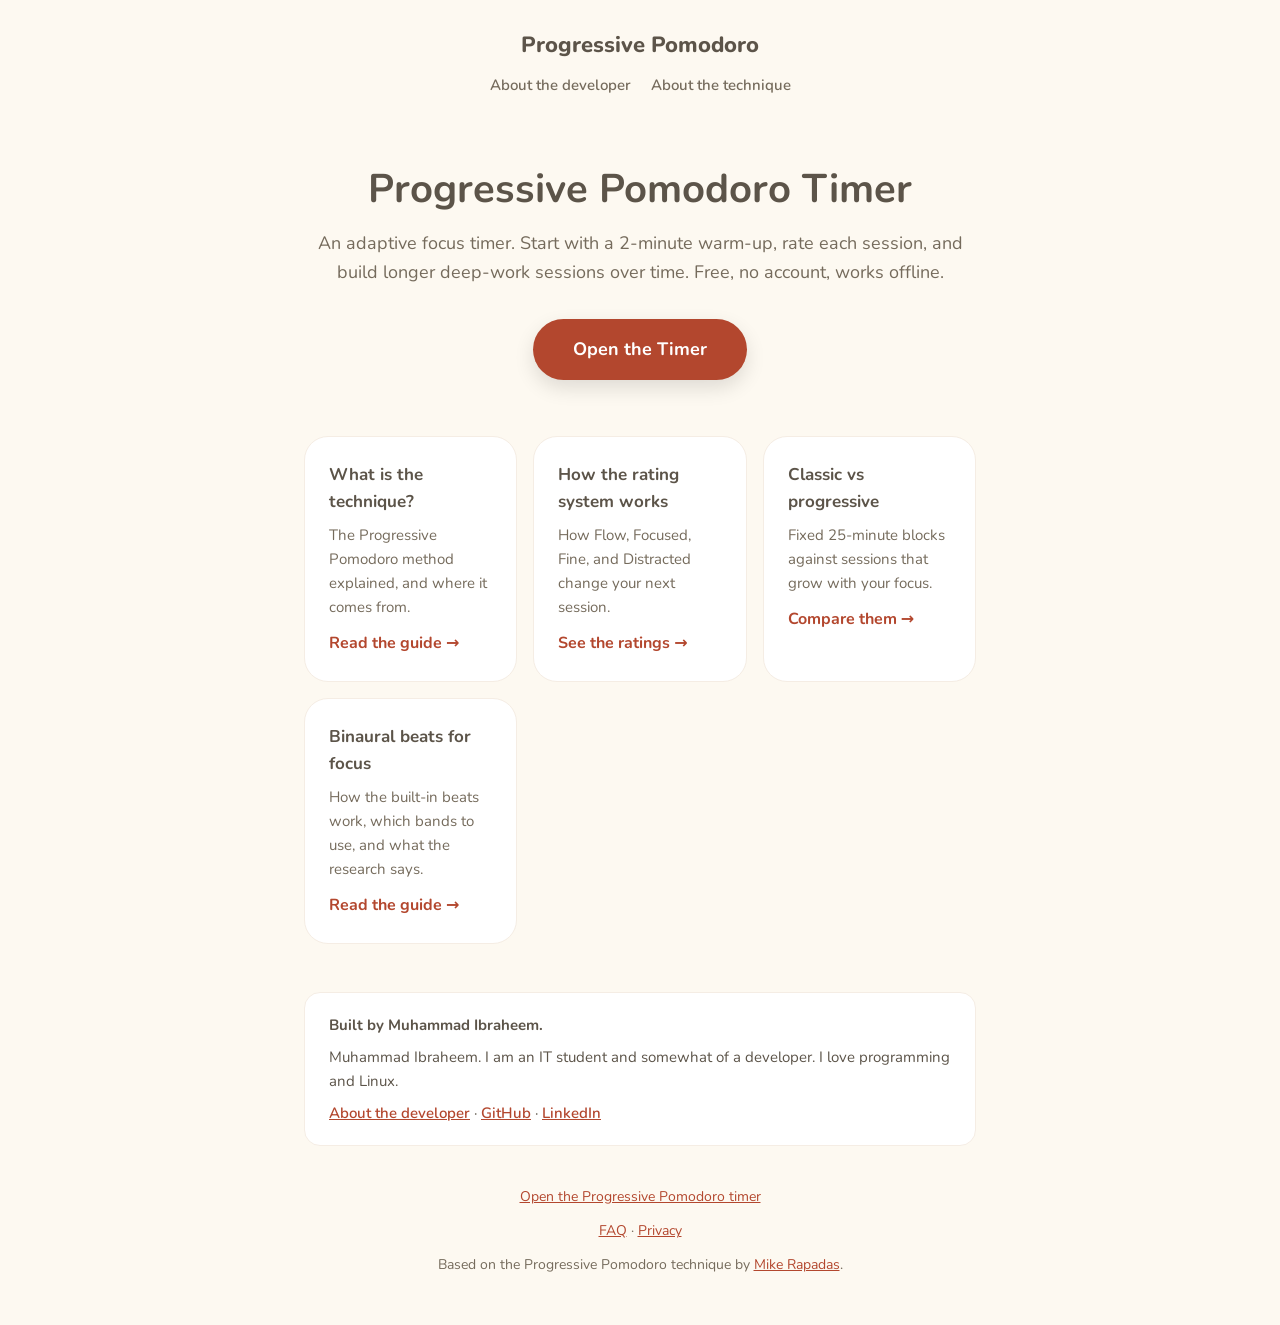
==== commit 41045287: "Apply saved card/layout settings before first paint to fix FOUC flash Module scripts run only after " ====
--- a/index.html
+++ b/index.html
@@ -17,6 +17,56 @@
           !window.matchMedia('(display-mode: standalone)').matches) {
         location.replace('landing.html');
       }
+    } catch (e) {}
+  </script>
+  <script>
+    // Apply the saved theme before first paint to avoid a FOUC flash.
+    // Mirrors THEME_META in js/themes.js — keep in sync.
+    try {
+      var T = {
+        pastel: ['#FDF9F1','#FFFFFF','#5C5449','#756B5C','#F2A2A2','#E89090','#F5EDE4','#F5EDE4','#FFFFFF','24px','12px'],
+        light: ['#F9FAFB','#FFFFFF','#1F2937','#6B7280','#6366F1','#4F46E5','#E5E7EB','#E5E7EB','#FFFFFF','16px','8px'],
+        zen: ['#F4F4F0','#FFFFFF','#222222','#7A7A7A','#555555','#333333','#EBEBEB','#E0E0DC','#FFFFFF','12px','6px'],
+        dark: ['#121212','#1E1E1E','#F3F4F6','#9CA3AF','#6366F1','#818CF8','#374151','#374151','#FFFFFF','20px','10px'],
+        desert: ['#FBF5DD','#E7E1B1','#530E0E','#7A5E45','#B46A2A','#934E1B','#EEDFB9','#DCCB9B','#FFFFFF','24px','12px'],
+        midnightSlate: ['#222831','#31363F','#EEEEEE','#A7B0BC','#5E969A','#5E969A','#3E4650','#3E4650','#FFFFFF','18px','10px']
+      };
+      var theme = localStorage.getItem('pp_theme_v1');
+      var c = T[theme];
+      if (c) {
+        var root = document.documentElement;
+        root.setAttribute('data-theme', theme);
+        root.style.setProperty('--bg', c[0]);
+        root.style.setProperty('--card', c[1]);
+        root.style.setProperty('--text', c[2]);
+        root.style.setProperty('--muted', c[3]);
+        root.style.setProperty('--accent', c[4]);
+        root.style.setProperty('--accent-hover', c[5]);
+        root.style.setProperty('--ring-bg', c[6]);
+        root.style.setProperty('--border', c[7]);
+        root.style.setProperty('--btn-text', c[8]);
+        root.style.setProperty('--radius', c[9]);
+        root.style.setProperty('--radius-sm', c[10]);
+        root.style.setProperty('color-scheme', (theme === 'dark' || theme === 'midnightSlate') ? 'dark' : 'light');
+        var meta = document.getElementById('themeColorMeta');
+        if (meta) meta.setAttribute('content', c[4]);
+      }
+    } catch (e) {}
+  </script>
+  <script>
+    // Apply saved card/layout prefs before first paint to avoid a FOUC flash.
+    // Mirrors js/ui.js applyCardSettings + applyTimerSize — keep in sync.
+    try {
+      var s = JSON.parse(localStorage.getItem('pp_settings_v1') || '{}');
+      var h = document.documentElement;
+      if (s.tasksCardVisible === false) h.classList.add('no-tasks');
+      if (s.historyCardVisible === false) h.classList.add('no-history');
+      if (s.statsVisible === false) h.classList.add('no-stats');
+      if (s.githubVisible === false) h.classList.add('no-github');
+      var zooms = { compact: 0.9, regular: 1.25, large: 1.6, xl: 2.0 };
+      var isMobile = window.matchMedia('(max-width: 600px)').matches;
+      var scale = isMobile ? 1.0 : (zooms[s.timerSize] ?? 1.25);
+      if (scale !== 1) h.style.setProperty('--pp-zoom', String(scale));
     } catch (e) {}
   </script>
   <meta name="description" content="Free adaptive focus timer PWA using the Progressive Pomodoro technique. Start with a 2-minute warm-up, rate your focus, and build longer deep-work sessions.">
@@ -151,6 +201,7 @@
           </div>
         </div>
         <a href="https://github.com/Effectforward/Progressive-Pomodoro" class="icon-btn" id="githubStarBtn" target="_blank" rel="noopener" aria-label="Star on GitHub"><i class="ph ph-github-logo"></i> <span>GitHub</span></a>
+        <button id="statsModalBtn" class="icon-btn"><i class="ph ph-chart-bar"></i> <span>Stats</span></button>
         <button id="settingsBtn" class="icon-btn"><i class="ph ph-gear"></i> <span>Settings</span></button>
       </div>
     </div>
@@ -230,6 +281,11 @@
           <h2><i class="ph ph-check-square-offset"></i> Tasks</h2>
           <span class="card-hint" id="taskCount"></span>
         </div>
+        <div class="task-progress-wrap hidden" id="taskProgressWrap" aria-hidden="true">
+          <div class="task-progress-bar">
+            <div class="task-progress-fill" id="taskProgressFill"></div>
+          </div>
+        </div>
         <div class="task-controls">
           <label for="taskInput" class="sr-only">New task</label>
           <input id="taskInput" placeholder="Add a task, press enter" aria-label="New task" maxlength="500" />
@@ -241,6 +297,9 @@
       <section class="history-card glass-card" id="historyCard">
         <div class="card-header">
           <h2><i class="ph ph-clock-counter-clockwise"></i> History</h2>
+          <div class="card-header-right">
+            <button type="button" id="historyViewAllBtn" class="icon-btn" hidden><i class="ph ph-arrows-out"></i> <span>View all</span></button>
+          </div>
         </div>
         <ul id="sessionList" class="session-list"></ul>
       </section>
@@ -250,6 +309,40 @@
   <footer class="site-footer">
     <p>Progressive Pomodoro is an adaptive focus timer. <a href="landing.html">About the technique</a> · <a href="about.html">About the developer</a>.</p>
   </footer>
+
+  <div id="statsModal" class="modal stats-modal hidden" aria-hidden="true">
+    <div class="modal-content" role="dialog" aria-modal="true" aria-labelledby="statsModalTitle">
+      <div class="modal-header">
+        <h3 id="statsModalTitle"><i class="ph ph-chart-bar"></i> Stats</h3>
+        <div class="modal-header-actions">
+          <button type="button" id="statsModalCloseBtn" class="icon-only" aria-label="Close stats"><i class="ph ph-x"></i></button>
+        </div>
+      </div>
+      <div class="stats-modal-body">
+        <div id="statsModalKpis" class="stats-kpis"></div>
+        <div id="statsRatingInsight" class="stats-insight" hidden></div>
+        <div id="statsEncouragement" class="stats-encouragement" aria-live="polite"></div>
+        <h4 class="stats-heatmap-title">Last 12 months</h4>
+        <div class="stats-heatmap-scroll">
+          <div id="statsYearHeatmap" class="stats-heatmap" role="img" aria-label="Focus minutes per day, last 12 months"></div>
+        </div>
+      </div>
+    </div>
+  </div>
+
+  <div id="historyModal" class="modal history-modal hidden" aria-hidden="true">
+    <div class="modal-content" role="dialog" aria-modal="true" aria-labelledby="historyModalTitle">
+      <div class="modal-header">
+        <h3 id="historyModalTitle"><i class="ph ph-clock-counter-clockwise"></i> History</h3>
+        <div class="modal-header-actions">
+          <button type="button" id="historyModalCloseBtn" class="icon-only" aria-label="Close history"><i class="ph ph-x"></i></button>
+        </div>
+      </div>
+      <div class="history-modal-scroll">
+        <ul id="historyModalList" class="session-list"></ul>
+      </div>
+    </div>
+  </div>
 
   <div id="settingsModal" class="modal hidden" aria-hidden="true">
     <div class="modal-content" role="dialog" aria-modal="true" aria-labelledby="settingsTitle">
@@ -376,11 +469,11 @@
                   <span class="card-setting-label"><i class="ph ph-clock-counter-clockwise"></i> History</span>
                 </div>
                 <div class="card-setting-row">
-                  <label class="toggle-label" title="Show auto-start beats controls in Settings → Audio">
-                    <input type="checkbox" id="showBeatsAutoStart" checked aria-label="Show auto-start beats controls">
+                  <label class="toggle-label" title="Show binaural beats controls in the header">
+                    <input type="checkbox" id="showBeatsAutoStart" checked aria-label="Show beats controls">
                     <span class="toggle-track"></span>
                   </label>
-                  <span class="card-setting-label"><i class="ph ph-headphones"></i> Beats auto-start control</span>
+                  <span class="card-setting-label"><i class="ph ph-headphones"></i> Beats controls</span>
                 </div>
                 <div class="card-setting-row">
                   <label class="toggle-label" title="Show GitHub link in header">
@@ -388,6 +481,13 @@
                     <span class="toggle-track"></span>
                   </label>
                   <span class="card-setting-label"><i class="ph ph-github-logo"></i> GitHub link</span>
+                </div>
+                <div class="card-setting-row">
+                  <label class="toggle-label" title="Show Stats button in header">
+                    <input type="checkbox" id="statsVisible" checked aria-label="Show Stats button in header">
+                    <span class="toggle-track"></span>
+                  </label>
+                  <span class="card-setting-label"><i class="ph ph-chart-bar"></i> Stats button</span>
                 </div>
               </fieldset>
             </div>
--- a/style.css
+++ b/style.css
@@ -4,6 +4,7 @@
 @import url('./css/beats.css');
 @import url('./css/rating.css');
 @import url('./css/cards.css');
+@import url('./css/stats.css');
 @import url('./css/settings.css');
 @import url('./css/animations.css');
 @import url('./css/overlays.css');
